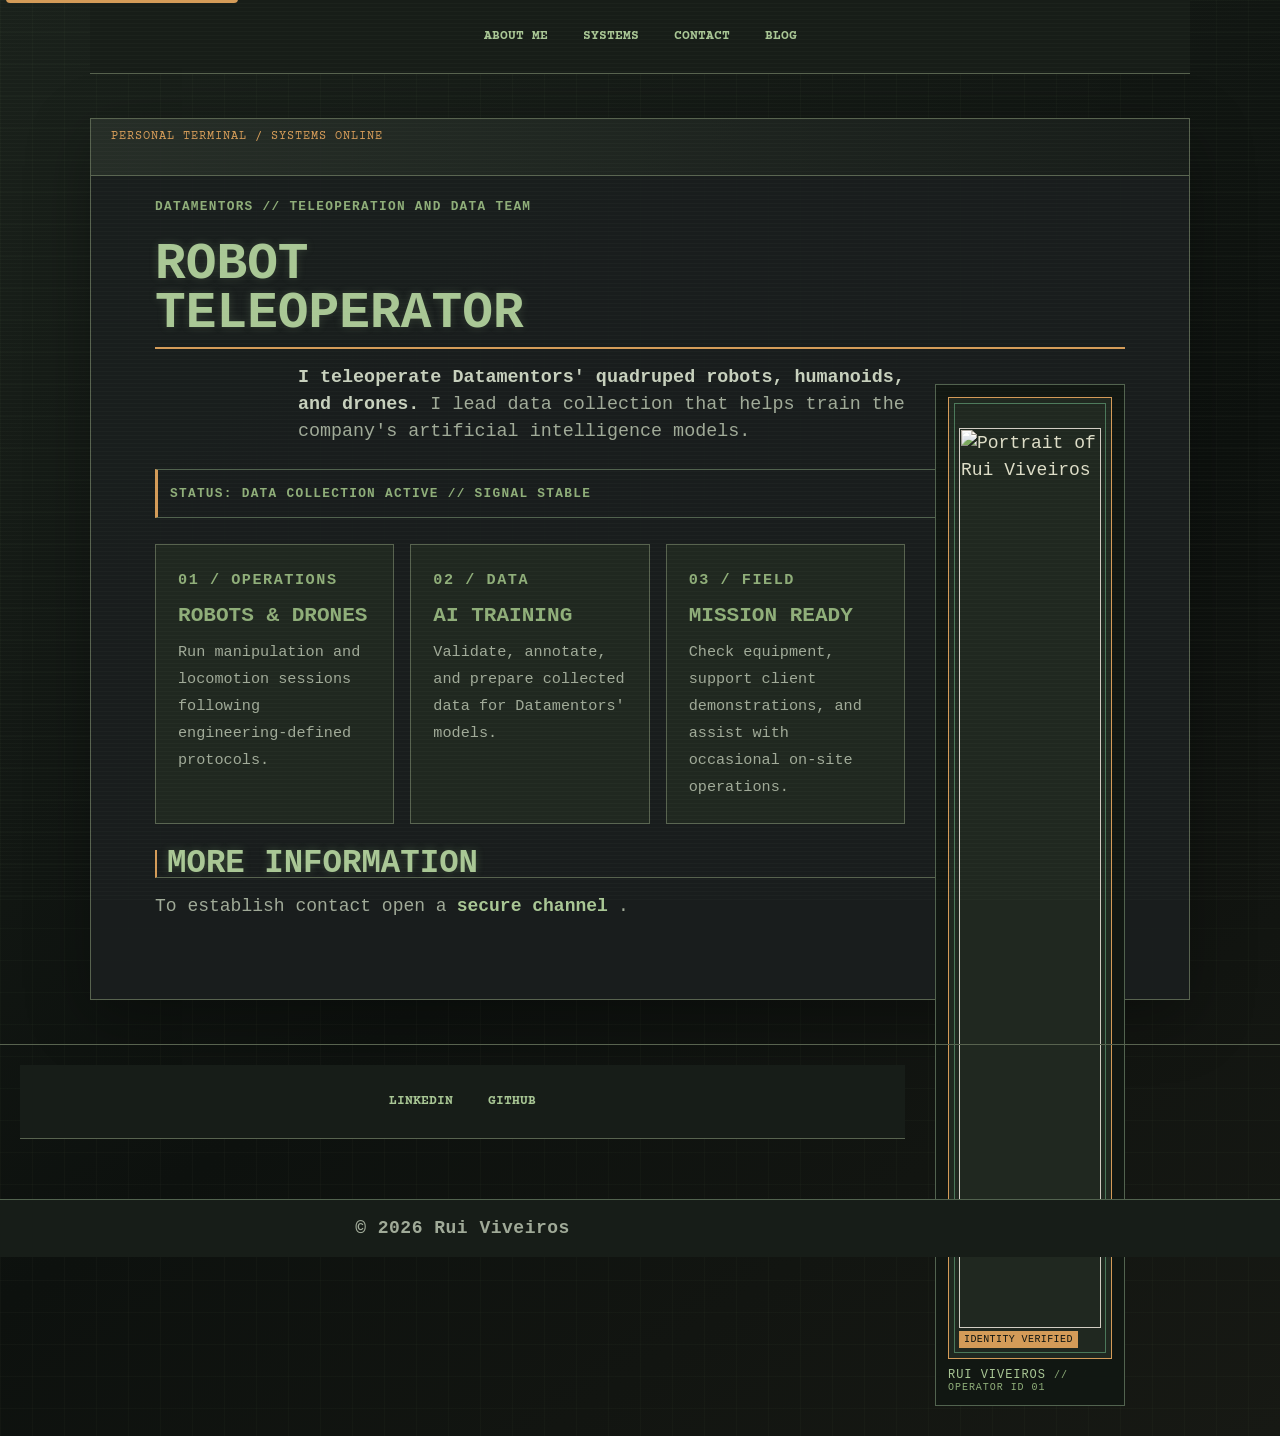
==== index.html @ 6b2d3804 "Update terminal portfolio UI and mobile navigation" ====
<html lang="en">
<head>
    <link rel="preconnect" href="https://fonts.googleapis.com">
    <link rel="preconnect" href="https://fonts.gstatic.com" crossorigin>
    <link href="https://fonts.googleapis.com/css2?family=Courier+Prime:ital,wght@0,400;0,700;1,400;1,700&display=swap" rel="stylesheet">
    <meta charset="UTF-8">
    <meta name="viewport" content="width=device-width, initial-scale=1.0">
    <meta name="HandheldFriendly" content="true"> 
    <meta name="author" content="Rui Viveiros">
    <meta name="language" content="english">
    <meta name="description" content="Rui Viveiros, Robot Teleoperator at Datamentors.">
    <meta name="title" content="Rui Viveiros | Robot Teleoperator">
    <meta name="robots" content="index,follow">
    <meta name="copyright" content="Copyright 2024 Rui Viveiros">
    <link rel="stylesheet" href="css/styles.css">
    <script src="js/navigation.js" defer></script>
    <meta name="format-detection" content="telephone=yes"/>
    <title>Rui Viveiros | Robot Teleoperator</title>
</head>
<body>
    <a href="#main-content" class="skip-link">Skip to main content</a>

        <nav class="nav-flex header-nav" role="navigation" aria-label="Main navigation">
            <button class="header-nav-toggle" type="button" aria-controls="header-nav-links" aria-expanded="false" aria-label="Toggle main navigation">MENU</button>
            <div class="header-nav-links" id="header-nav-links">
                <a href="index.html" class="link">About me</a>
                <a href="projects.html" class="link">Systems</a>
                <a href="contact.html" class="link">Contact</a>
                <a href="https://rui-viveiros.vercel.app" class="link">Blog</a>
            </div>
    </nav>
    <main id="main-content" role="main">
        <p class="eyebrow">Datamentors // Teleoperation and Data Team</p>
        <h1>Robot<br>Teleoperator</h1>
        <figure class="operator-portrait">
            <div class="portrait-frame">
                <img src="https://avatars.githubusercontent.com/u/162908202?v=4" alt="Portrait of Rui Viveiros" class="profile-photo">
                <span class="portrait-status">IDENTITY VERIFIED</span>
            </div>
            <figcaption>RUI VIVEIROS <span>// OPERATOR ID 01</span></figcaption>
        </figure>
        <p class="hero-copy"><strong>I teleoperate Datamentors' quadruped robots, humanoids, and drones.</strong> I lead data collection that helps train the company's artificial intelligence models.</p>
        <p class="status-line">STATUS: DATA COLLECTION ACTIVE // SIGNAL STABLE</p>
        <section class="mission-grid" aria-label="Core responsibilities">
            <article class="mission-card"><p class="label">01 / Operations</p><h3>Robots & drones</h3><p>Run manipulation and locomotion sessions following engineering-defined protocols.</p></article>
            <article class="mission-card"><p class="label">02 / Data</p><h3>AI training</h3><p>Validate, annotate, and prepare collected data for Datamentors' models.</p></article>
            <article class="mission-card"><p class="label">03 / Field</p><h3>Mission ready</h3><p>Check equipment, support client demonstrations, and assist with occasional on-site operations.</p></article>
        </section>
            </div>
        <section>
            <h2>More information</h2>
                <p>To establish contact open a<a href="contact.html">secure channel</a>.</p>
        </section>
    </main>
    <footer>
        <nav class="nav-flex">
            <a class="link" href="https://www.linkedin.com/in/alanbitts/">LinkedIn</a>
            <a class="link" href="https://github.com/rui-viveiros">GitHub</a>
        </nav>
    </footer>
    <div class="copyright">©️ <script>document.write(new Date().getFullYear())</script> Rui Viveiros</div>
</body>
</html>
---- css/styles.css ----
* {
    margin: 0;
    padding: 0;
    box-sizing: border-box;
}

body {
    background: linear-gradient(135deg, #0a0e27 0%, #1a1a2e 100%);
    color: #00d4ff;
    font-size: 16px;
    font-family: 'Courier Prime', 'Fixedsys', 'Terminal', 'Lucida Console', 'Courier New', monospace;
    line-height: 1.6;
    min-height: 100vh;
    position: relative;
    overflow-x: hidden;
}

body::before {
    content: '';
    position: fixed;
    top: 0;
    left: 0;
    width: 100%;
    height: 100%;
    background: 
        repeating-linear-gradient(
            0deg,
            rgba(0, 212, 255, 0.03) 0px,
            rgba(0, 212, 255, 0.03) 1px,
            transparent 1px,
            transparent 2px
        );
    pointer-events: none;
    z-index: 1;
}

h1, h2 {
    color: #00ff88;
    text-shadow: 0 0 10px #00ff88;
    margin-top: 20px;
    margin-bottom: 15px;
    font-weight: bold;
}

h1 {
    font-size: 2.5em;
    border-bottom: 2px solid #00ff88;
    padding-bottom: 10px;
}

.profile-photo {
    max-width: 200px;
    width: 100%;
    height: auto;
    border: 3px solid #00ff88;
    border-radius: 50%;
    display: block;
    margin: 20px auto;
    box-shadow: 0 0 20px rgba(0, 255, 136, 0.5);
    transition: all 0.3s ease;
}

.profile-photo:hover {
    box-shadow: 0 0 30px rgba(0, 255, 136, 0.8);
    transform: scale(1.05);
}

h2 {
    font-size: 1.8em;
    border-left: 4px solid #00ff88;
    padding-left: 10px;
}

h3 {
    color: #ff00ff;
    text-shadow: 0 0 8px #ff00ff;
    margin-top: 15px;
    margin-bottom: 10px;
}

main {
    margin: 20px auto;
    max-width: 900px;
    padding: 30px;
    background: rgba(10, 14, 39, 0.8);
    border: 2px solid #00d4ff;
    box-shadow: 0 0 20px rgba(0, 212, 255, 0.3), inset 0 0 20px rgba(0, 212, 255, 0.1);
    position: relative;
    z-index: 2;
}

p {
    margin-bottom: 15px;
    color: #e0e0e0;
}

.flex-container {
    display: flex;
    flex-wrap: wrap;
    gap: 30px;
    margin: 30px 0;
}

.flex-child {
    flex: 1;
    min-width: 250px;
    padding: 20px;
    border: 1px solid #00ff88;
    background: rgba(0, 255, 136, 0.05);
    border-radius: 2px;
}

.flex-child h3 {
    color: #00ff88;
    text-shadow: 0 0 8px #00ff88;
    margin-top: 0;
}

.flex-child ul {
    list-style: none;
    padding-left: 0;
}

.flex-child li {
    padding: 5px 0;
    padding-left: 15px;
    position: relative;
    color: #b0b0b0;
}

.flex-child li:before {
    content: '▸';
    position: absolute;
    left: 0;
    color: #ff00ff;
}

hr {
    border: none;
    border-top: 1px solid #00d4ff;
    margin: 20px 0;
}

/* Navigation Bar */
.nav-flex {
    display: flex;
    flex-wrap: wrap;
    justify-content: center;
    background: rgba(0, 212, 255, 0.1);
    border: 2px solid #00d4ff;
    border-radius: 0;
    margin: 20px auto;
    padding: 15px;
    gap: 15px;
    max-width: 900px;
    box-shadow: 0 0 15px rgba(0, 212, 255, 0.2);
    position: relative;
    z-index: 2;
}

a {
    color: #00ffff;
    text-decoration: none;
    position: relative;
    transition: all 0.3s ease;
    font-weight: bold;
    padding: 5px 10px;
}

a::after {
    content: '';
    position: absolute;
    width: 0;
    height: 2px;
    bottom: 0;
    left: 0;
    background: #ff00ff;
    transition: width 0.3s ease;
}

a:hover {
    color: #ff00ff;
    text-shadow: 0 0 10px #ff00ff;
}

a:hover::after {
    width: 100%;
}

nav a:active {
    background-color: rgba(0, 255, 136, 0.2);
}

.flex-center {
    display: flex;
    flex-wrap: wrap;
    justify-content: center;
    margin: 30px auto;
    max-width: 900px;
}

input, textarea {
    background-color: rgba(0, 212, 255, 0.1);
    color: #00ffff;
    border: 1px solid #00d4ff;
    padding: 10px;
    margin: 8px;
    font-family: 'Courier New', monospace;
    font-size: 14px;
}

input::placeholder, textarea::placeholder {
    color: #666;
}

input:focus, textarea:focus {
    outline: none;
    box-shadow: 0 0 15px rgba(0, 212, 255, 0.5);
    border-color: #00ff88;
}

button {
    background: linear-gradient(135deg, #00ff88 0%, #00d4ff 100%);
    color: #0a0e27;
    border: none;
    padding: 12px 25px;
    margin: 8px;
    font-family: 'Courier New', monospace;
    font-weight: bold;
    cursor: pointer;
    transition: all 0.3s ease;
    text-transform: uppercase;
    letter-spacing: 1px;
}

button:hover {
    box-shadow: 0 0 20px #00ff88;
    transform: scale(1.05);
}

button:active {
    background: linear-gradient(135deg, #ff00ff 0%, #00ffff 100%);
    box-shadow: 0 0 20px #ff00ff;
}
footer {
    margin-top: 40px;
    padding: 20px;
    background: transparent;
    border-top: none;
    text-align: center;
    position: relative;
    z-index: 2;
}

.copyright {
    background: linear-gradient(90deg, #00ff88 0%, #00d4ff 100%);
    color: #0a0e27;
    padding: 15px 20px;
    text-align: center;
    font-weight: bold;
    font-size: 1em;
    letter-spacing: 0.5px;
    margin-top: 40px;
    box-shadow: 0 0 20px rgba(0, 212, 255, 0.4);
    position: relative;
    z-index: 2;
}

/* Accordion Styles */
.accordion {
    margin: 20px 0;
    border: 1px solid #00d4ff;
    background: rgba(0, 212, 255, 0.05);
}

.accordion details {
    cursor: pointer;
}

.accordion summary {
    padding: 15px;
    background: rgba(0, 255, 136, 0.1);
    color: #00ff88;
    text-shadow: 0 0 8px #00ff88;
    font-weight: bold;
    user-select: none;
    transition: all 0.3s ease;
}

.accordion summary:hover {
    background: rgba(0, 255, 136, 0.2);
    color: #00ff88;
    text-shadow: 0 0 8px #00ff88;
}

.accordion details[open] summary {
    background: rgba(0, 255, 136, 0.2);
    border-bottom: 1px solid #00d4ff;
}

.accordion .content {
    padding: 15px;
    color: #b0b0b0;
}

.accordion .inner {
    color: #b0b0b0;
}

.img-item {
    flex: 0 0 auto;
}

.video {
    display: flex;
    margin: 20px auto;
    max-width: 100%;
}

video {
    border: 2px solid #00d4ff;
    box-shadow: 0 0 15px rgba(0, 212, 255, 0.3);
}

/* Slideshow */
.slideshow-container {
    max-width: 1000px;
    position: relative;
    margin: auto;
}

/* Hide the images by default */
.mySlides {
  display: none;
}

/* Next & previous buttons */
.prev, .next {
  cursor: pointer;
  position: absolute;
  top: 50%;
  width: auto;
  margin-top: -22px;
  padding: 16px;
  color: white;
  font-weight: bold;
  font-size: 18px;
  transition: 0.6s ease;
  border-radius: 0 3px 3px 0;
  user-select: none;
}

/* Position the "next button" to the right */
.next {
  right: 0;
  border-radius: 3px 0 0 3px;
}

/* On hover, add a black background color with a little bit see-through */
.prev:hover, .next:hover {
  background-color: rgba(0,0,0,0.8);
}

/* Caption text */
.text {
  color: #f2f2f2;
  font-size: 15px;
  padding: 8px 12px;
  position: absolute;
  bottom: 8px;
  width: 100%;
  text-align: center;
}

/* Number text (1/3 etc) */
.numbertext {
  color: #f2f2f2;
  font-size: 12px;
  padding: 8px 12px;
  position: absolute;
  top: 0;
}

/* The dots/bullets/indicators */
.dot {
  cursor: pointer;
  height: 15px;
  width: 15px;
  margin: 0 2px;
  background-color: #bbb;
  border-radius: 50%;
  display: inline-block;
  transition: background-color 0.6s ease;
}

.active, .dot:hover {
  background-color: #717171;
}

/* Fading animation */
.fade {
  animation-name: fade;
  animation-duration: 1.5s;
}

@keyframes fade {
  from {opacity: .4}
  to {opacity: 1}
}

/* banner */
.container {
	min-height: 5vh;
}
  
.letters {
	display: flex;
	justify-content: center;
	/* padding-top: 2px; */
	/* margin-bottom: 2px; */
	text-transform:uppercase;
	font-size: 40px;
}

/* Add rules for the element 'p' present inside the class 'letters' using descendant selector */
.letters p {
	text-align: center;
  color: #e6db74;
	background-color: #3e3d32;
	width: 55px;
	margin-right: 1.5px;
	border-radius: 15%;
	border-color:#e6db74;
	border-style: solid;
}

/* Add rules for steps 8 and 9 */
.letters:hover p:nth-child(even) { 
	transform: rotateY(360deg); 
	transition: 2.5s; 
}

/* Add rules for steps 10 and 11 */
.letters:hover p:nth-child(odd) {
  transform: rotateX(360deg);
  transition: 2.5s;
}

/* Accordion */

summary {
  display: block;
}

summary::-webkit-details-marker { /* Hide default arrow on Safari */ 
  display: none;
}

.accordion summary span {
  display: flex;
  justify-content: space-between;
}

.accordion summary span:after {
  content: "\276F";
  transform: rotate(90deg);
  transition: transform 0.3s ease;
}

.content { 
  display: grid;
  grid-template-rows: 0fr;
  transition: grid-template-rows 0.3s ease, padding 0.3s ease;
}

.inner {
  overflow: hidden;
  margin: 0;
}

details[open] + .content {
  grid-template-rows: 1fr;
  padding: 10px;
}

.accordion details[open] summary span:after {
  transform: rotate(270deg);
}


@media (prefers-reduced-motion) {
  .content {
    transition: none;
  }
}

/* Mobile Responsiveness */
@media screen and (max-width: 768px) {
  body {
    font-size: 14px;
    line-height: 1.5;
  }

  h1 {
    font-size: 2em;
    margin-top: 15px;
    margin-bottom: 10px;
  }

  h2 {
    font-size: 1.5em;
    margin-top: 15px;
    margin-bottom: 10px;
  }

  h3 {
    font-size: 1.1em;
    margin-top: 12px;
    margin-bottom: 8px;
  }

  main {
    margin: 10px;
    padding: 20px;
    max-width: none;
  }

  .nav-flex {
    margin: 10px;
    padding: 10px;
    gap: 8px;
    max-width: none;
  }

  .nav-flex a {
    padding: 8px 12px;
    font-size: 14px;
    min-height: 44px;
    display: flex;
    align-items: center;
  }

  .profile-photo {
    max-width: 150px;
    margin: 15px auto;
  }

  .flex-container {
    gap: 15px;
    margin: 20px 0;
  }

  .flex-child {
    min-width: 100%;
    padding: 15px;
  }

  .flex-center {
    margin: 20px 10px;
    max-width: none;
  }

  input, textarea {
    padding: 12px;
    margin: 6px;
    font-size: 16px; /* Prevents zoom on iOS */
    min-height: 44px;
  }

  textarea {
    min-height: 100px;
  }

  button {
    padding: 14px 20px;
    margin: 10px;
    font-size: 16px;
    min-height: 44px;
    width: calc(100% - 20px);
    max-width: 300px;
  }

  .accordion summary {
    padding: 12px;
    font-size: 16px;
    min-height: 44px;
  }

  .accordion .content {
    padding: 12px;
  }

  footer {
    margin-top: 20px;
    padding: 15px 10px;
  }

  .copyright {
    padding: 12px 15px;
    font-size: 14px;
  }
}

@media screen and (max-width: 480px) {
  body {
    font-size: 13px;
  }

  h1 {
    font-size: 1.8em;
  }

  h2 {
    font-size: 1.4em;
  }

  main {
    margin: 5px;
    padding: 15px;
  }

  .nav-flex {
    margin: 5px;
    padding: 8px;
    gap: 5px;
  }

  .nav-flex a {
    padding: 6px 8px;
    font-size: 13px;
  }

  .profile-photo {
    max-width: 120px;
  }

  .flex-child {
    padding: 12px;
  }

  input, textarea {
    padding: 10px;
    margin: 4px;
  }

  button {
    padding: 12px 16px;
    margin: 8px;
  }
}


  :root {
    --screen-green: #b6d9a5;
    --phosphor: #8fc77d;
    --amber: #e1a867;
    --muted-green: #768b70;
    --terminal-black: #101511;
    --terminal-panel: #171d18;
    --terminal-line: #52634f;
  }

  body {
    background-color: var(--terminal-black);
    background-image:
      linear-gradient(90deg, rgba(143, 199, 125, 0.035) 1px, transparent 1px),
      linear-gradient(rgba(143, 199, 125, 0.025) 1px, transparent 1px),
      linear-gradient(145deg, #1a211b 0%, #0c100d 52%, #181814 100%);
    background-size: 32px 32px, 32px 32px, auto;
    color: var(--screen-green);
  }

  body::before {
    background: repeating-linear-gradient(
      0deg,
      rgba(220, 239, 196, 0.035) 0,
      rgba(220, 239, 196, 0.035) 1px,
      transparent 1px,
      transparent 4px
    );
    z-index: 3;
  }

  h1, h2 {
    color: var(--phosphor);
    text-shadow: 0 0 8px rgba(143, 199, 125, 0.28);
  }

  h1 {
    border-bottom-color: var(--amber);
  }

  h2 {
    border-left-color: var(--amber);
  }

  h3 {
    color: var(--amber);
    text-shadow: none;
  }

  main {
    margin-top: 26px;
    padding-top: 58px;
    background: linear-gradient(145deg, rgba(25, 32, 26, 0.98), rgba(13, 17, 14, 0.98));
    border: 1px solid var(--terminal-line);
    box-shadow: 0 16px 48px rgba(0, 0, 0, 0.45), inset 0 0 35px rgba(143, 199, 125, 0.035);
  }

  main::before {
    content: 'PERSONNEL TERMINAL  /  NETWORK ACCESS: ACTIVE';
    position: absolute;
    top: 0;
    left: 0;
    right: 0;
    min-height: 36px;
    padding: 8px 18px;
    border-bottom: 1px solid var(--terminal-line);
    background: linear-gradient(90deg, rgba(143, 199, 125, 0.12), transparent 75%);
    color: var(--amber);
    font-size: 0.78em;
    font-weight: bold;
    letter-spacing: 0.08em;
  }

  p {
    color: #c5cabb;
  }

  .nav-flex {
    background: rgba(19, 25, 20, 0.96);
    border: 1px solid var(--terminal-line);
    box-shadow: 0 4px 18px rgba(0, 0, 0, 0.3);
  }

  a {
    color: var(--screen-green);
  }

  a::after {
    background: var(--amber);
  }

  a:hover {
    color: var(--amber);
    text-shadow: 0 0 8px rgba(225, 168, 103, 0.35);
  }

  nav a:active {
    background-color: rgba(225, 168, 103, 0.15);
  }

  .accordion,
  .flex-child,
  .mission-card {
    border: 1px solid var(--terminal-line);
    border-radius: 0;
    background: rgba(143, 199, 125, 0.035);
  }

  .accordion summary {
    background: rgba(143, 199, 125, 0.08);
    color: var(--phosphor);
    text-shadow: none;
  }

  .accordion summary:hover,
  .accordion details[open] summary {
    background: rgba(143, 199, 125, 0.15);
    color: var(--screen-green);
  }

  .accordion details[open] summary {
    border-bottom-color: var(--amber);
  }

  .accordion .inner {
    color: #c5cabb;
  }

  .flex-child h3 {
    color: var(--phosphor);
    text-shadow: none;
  }

  .flex-child li:before {
    color: var(--amber);
  }

  hr {
    border-top-color: var(--terminal-line);
  }

  .eyebrow,
  .label,
  .portrait-status,
  .status-line {
    color: var(--amber);
    font-size: 0.78em;
    font-weight: bold;
    letter-spacing: 0.08em;
    text-transform: uppercase;
  }

  .operator-portrait {
    width: fit-content;
    max-width: 100%;
    margin: 24px auto;
    padding: 12px;
    border: 1px solid var(--terminal-line);
    background: #111712;
  }

  .portrait-frame {
    position: relative;
    padding: 8px;
    border: 1px solid var(--phosphor);
  }

  .profile-photo {
    width: 200px;
    height: 200px;
    object-fit: cover;
    border: 0;
    border-radius: 0;
    filter: saturate(0.65) contrast(1.08);
    box-shadow: none;
  }

  .profile-photo:hover {
    box-shadow: 0 0 14px rgba(143, 199, 125, 0.3);
    transform: none;
  }

  .portrait-status {
    display: block;
    padding: 5px 2px 0;
    text-align: center;
  }

  .operator-portrait figcaption {
    padding-top: 10px;
    color: var(--screen-green);
    font-size: 0.8em;
    font-weight: bold;
  }

  .operator-portrait figcaption span {
    display: inline;
    color: var(--amber);
  }

  .operator-portrait figcaption span::after {
    content: none;
  }

  .hero-copy {
    max-width: 700px;
    margin: 0 auto 18px;
    font-size: 1.08em;
  }

  .status-line {
    padding: 10px 12px;
    border-top: 1px solid var(--terminal-line);
    border-bottom: 1px solid var(--terminal-line);
  }

  .mission-grid {
    display: grid;
    grid-template-columns: repeat(3, minmax(0, 1fr));
    gap: 12px;
    margin: 24px 0;
  }

  .mission-card {
    min-width: 0;
    padding: 16px;
  }

  .mission-card .label {
    margin-bottom: 8px;
  }

  .mission-card h3 {
    margin-top: 0;
  }

  .mission-card p:last-child {
    margin-bottom: 0;
  }

  .flex-center form {
    width: min(100%, 520px);
    padding: 24px;
    border: 1px solid var(--terminal-line);
    background: var(--terminal-panel);
  }

  label {
    display: inline-block;
    margin: 8px 0 2px;
    color: var(--phosphor);
    font-weight: bold;
  }

  input,
  textarea {
    width: calc(100% - 16px);
    margin: 4px 8px 12px;
    background: #0d120e;
    color: var(--screen-green);
    border-color: var(--terminal-line);
  }

  input:focus,
  textarea:focus {
    border-color: var(--phosphor);
    box-shadow: 0 0 10px rgba(143, 199, 125, 0.2);
  }

  button {
    background: var(--amber);
    color: #17140f;
    text-transform: uppercase;
  }

  button:hover {
    box-shadow: 0 0 14px rgba(225, 168, 103, 0.35);
    transform: none;
  }

  button:active {
    background: var(--phosphor);
    box-shadow: 0 0 14px rgba(143, 199, 125, 0.3);
  }

  .copyright {
    background: #141a15;
    color: var(--muted-green);
    border-top: 1px solid var(--terminal-line);
    box-shadow: none;
  }

  video {
    border-color: var(--terminal-line);
    box-shadow: 0 0 14px rgba(0, 0, 0, 0.4);
  }

  :focus-visible {
    outline: 2px solid var(--amber);
    outline-offset: 3px;
  }

  @media screen and (max-width: 768px) {
    .mission-grid {
      grid-template-columns: 1fr;
    }

    main {
      padding-top: 54px;
    }

    main::before {
      font-size: 0.68em;
    }
  }

  @media (prefers-reduced-motion: reduce) {
    *,
    *::before,
    *::after {
      scroll-behavior: auto !important;
      animation-duration: 0.01ms !important;
      animation-iteration-count: 1 !important;
      transition-duration: 0.01ms !important;
    }
  }
}

@media screen and (max-width: 480px) {
  .accordion summary {
    padding: 10px;
  }

  .accordion .content {
    padding: 10px;
  }
}

/* Touch device improvements */
@media (hover: none) and (pointer: coarse) {
  .nav-flex a:hover::after {
    width: 0;
  }

  .nav-flex a:active {
    background-color: rgba(0, 255, 136, 0.3);
    transform: scale(0.98);
  }

  button:active {
    transform: scale(0.98);
  }

  .profile-photo:hover {
    transform: none;
  }
}

/* High contrast mode support */
@media (prefers-contrast: high) {
  body {
    background: #000000;
    color: #ffffff;
  }

  main {
    background: #000000;
    border: 2px solid #ffffff;
  }

  .nav-flex {
    background: #000000;
    border: 2px solid #ffffff;
  }

  input, textarea {
    background: #ffffff;
    color: #000000;
    border: 2px solid #000000;
  }

  button {
    background: #ffffff;
    color: #000000;
    border: 2px solid #000000;
  }
}

/* Skip link for accessibility */
.skip-link {
  position: absolute;
  top: -40px;
  left: 6px;
  background: #00ff88;
  color: #0a0e27;
  padding: 8px;
  text-decoration: none;
  font-weight: bold;
  z-index: 100;
  border-radius: 0 0 4px 4px;
  transition: top 0.3s;
}

.skip-link:focus {
  top: 0;
}

/* Screen reader only content */
.sr-only {
  position: absolute;
  width: 1px;
  height: 1px;
  padding: 0;
  margin: -1px;
  overflow: hidden;
  clip: rect(0, 0, 0, 0);
  white-space: nowrap;
  border: 0;
}



/* OTHER STYLES */


.accordion {
  margin-bottom: 1em;
  box-shadow: 0 5px black;
  border-radius: 6px;
  border: 2px solid black;
  overflow: clip;
  
  transition-property: all;
  transition-timing-function: cubic-bezier(0.4, 0, 0.2, 1);
  transition-duration: 0.15s;
}

.accordion:has(details[open]), 
.accordion:hover, 
.accordion:has(summary:focus) {
  box-shadow: 0 0 var(--black);
  transform: translateY(6px);
}


.accordion summary span {
  font-size: 1.1em;
  background: none;
  font-weight: 500;
  cursor: pointer;
  color: var(--hot);
  padding: 0.5rem 0.8rem;
  border-radius: 0;
  box-shadow: none;
}

@import url('https://fonts.googleapis.com/css2?family=Nunito:ital,wght@0,200..1000;1,200..1000&display=swap');

body {
  font-size: 18px;
  font-family: "Nunito", sans-serif;
  /* background-color: #fff8f0; */
  padding: 0.5em 2em;
  line-height: 1.5em;
  max-width: 800px;
  min-width: 300px; 
  margin:auto;
}

.content { 
  padding: 0 10px;
}

/* Robot teleoperator control-room theme */
:root { --void:#111314; --panel:#1a1e1e; --panel-light:#242a28; --line:#59605b; --ink:#edf0dd; --muted:#a9afa0; --amber:#f4b942; --hot:#ffd166; --signal:#76c893; }
body { background:var(--void); color:var(--ink); font-family:'Share Tech Mono','Courier New',monospace; max-width:none; padding:0; }
body::before { background:repeating-linear-gradient(0deg,rgba(255,255,255,.025) 0,rgba(255,255,255,.025) 1px,transparent 1px,transparent 4px); content:''; inset:0; pointer-events:none; position:fixed; z-index:5; }
a { color:var(--hot); }
.nav-flex { background:var(--panel); border:0; border-bottom:1px solid var(--line); border-radius:0; box-shadow:none; margin:0 auto; max-width:1100px; padding:18px 20px; }
.nav-flex a { color:var(--hot); font-size:.82rem; letter-spacing:.08em; text-transform:uppercase; }
.nav-flex a:hover { background:var(--amber); color:var(--void); }
main { background:rgba(26,30,30,.94); border:1px solid var(--line); box-shadow:0 18px 60px rgba(0,0,0,.3); margin:44px auto; max-width:1100px; padding:clamp(24px,5vw,64px); }
h1 { color:var(--hot); font-size:clamp(2.6rem,8vw,6rem); letter-spacing:.03em; line-height:.95; text-transform:uppercase; }
h2 { border-bottom:1px solid var(--amber); color:var(--hot); font-family:'Share Tech Mono',monospace; letter-spacing:.08em; text-transform:uppercase; }
h3 { color:var(--signal); text-transform:uppercase; }
p,li { color:var(--muted); }
.eyebrow,.status-line,.label { color:var(--signal); font-family:'Share Tech Mono',monospace; font-size:.8rem; letter-spacing:.1em; text-transform:uppercase; }
.hero-copy { font-size:1.15rem; max-width:62ch; }
.hero-copy strong { color:var(--ink); }
.status-line { border-left:3px solid var(--amber); margin:24px 0; padding-left:12px; }
.operator-portrait { float:right; margin:20px 0 30px 30px; width:190px; }
.portrait-frame { background:var(--panel-light); border:1px solid var(--amber); padding:10px; position:relative; }
.portrait-frame::after { border:1px solid rgba(118,200,147,.5); content:''; inset:5px; pointer-events:none; position:absolute; }
.profile-photo { border:0; border-radius:0; display:block; filter:grayscale(.35) sepia(.18) contrast(1.08); height:168px; object-fit:cover; width:168px; }
.portrait-status { background:var(--amber); border-radius:0; bottom:10px; box-shadow:none; color:var(--void); display:block; font:10px 'Share Tech Mono',monospace; left:10px; letter-spacing:.04em; padding:3px 5px; position:absolute; z-index:1; }
.operator-portrait figcaption { color:var(--hot); font:12px 'Share Tech Mono',monospace; letter-spacing:.08em; padding-top:9px; }
.operator-portrait figcaption span { background:none; border-radius:0; box-shadow:none; color:var(--signal); display:inline; font:10px 'Share Tech Mono',monospace; padding:0; }
.flex-container,.mission-grid { display:grid; gap:16px; grid-template-columns:repeat(2,1fr); }
.mission-grid { grid-template-columns:repeat(3,1fr); margin:26px 0; }
.flex-child,.mission-card { background:var(--panel-light); border:1px solid var(--line); padding:22px; }
.mission-card p { font-size:.95rem; }
.accordion { background:var(--panel); border:1px solid var(--line); border-radius:0; box-shadow:none; }
.accordion summary { background:var(--panel-light); color:var(--hot); font-family:'Share Tech Mono',monospace; text-transform:uppercase; }
.accordion .content { background:var(--panel); padding:20px; }
input,textarea { background:var(--void); border:1px solid var(--line); color:var(--ink); font-family:'Share Tech Mono',monospace; padding:12px; width:100%; }
button { background:var(--amber); color:var(--void); font-family:'Share Tech Mono',monospace; text-transform:uppercase; }
footer { border-top:1px solid var(--line); }
.copyright { background:var(--panel); color:var(--muted); font-family:'Share Tech Mono',monospace; }
@media (max-width:720px) { .nav-flex { align-items:stretch; flex-direction:column; } main { margin:22px 12px; } .operator-portrait { float:none; margin:20px 0 28px; width:190px; } .flex-container,.mission-grid { grid-template-columns:1fr; } }

/* Shipboard terminal finish */
:root {
  --void: #101511;
  --panel: #171d18;
  --panel-light: #202820;
  --line: #58634f;
  --ink: #c7d0bd;
  --muted: #a0aa98;
  --amber: #d49b58;
  --hot: #a9c795;
  --signal: #8fae79;
}

body {
  background-image:
    linear-gradient(rgba(143, 174, 121, 0.035) 1px, transparent 1px),
    linear-gradient(90deg, rgba(143, 174, 121, 0.035) 1px, transparent 1px),
    linear-gradient(145deg, #1a211b, #0d110e 56%, #171914);
  background-size: 32px 32px, 32px 32px, auto;
}

body::before {
  background: repeating-linear-gradient(0deg, rgba(232, 239, 217, 0.025) 0, rgba(232, 239, 217, 0.025) 1px, transparent 1px, transparent 4px);
}

main {
  padding-top: 74px;
  position: relative;
}

main::before,
.flex-center::before {
  background: linear-gradient(90deg, rgba(143, 174, 121, 0.11), rgba(23, 29, 24, 0.7));
  border-bottom: 1px solid var(--line);
  color: var(--amber);
  content: 'PERSONAL TERMINAL  /  SYSTEMS ONLINE';
  font: 0.78rem 'Courier Prime', 'Courier New', monospace;
  left: 0;
  letter-spacing: 0.08em;
  padding: 10px 20px;
  position: absolute;
  right: 0;
  text-transform: uppercase;
  top: 0;
}

.flex-center {
  padding-top: 74px;
  position: relative;
}

h1 {
  color: var(--hot);
  font-size: 3.2rem;
  letter-spacing: 0;
  text-shadow: 0 0 10px rgba(169, 199, 149, 0.18);
}

h2 {
  border-left: 2px solid var(--amber);
  border-bottom-color: var(--line);
  color: var(--hot);
  letter-spacing: 0;
}

h3 {
  color: var(--signal);
}

.nav-flex a,
.accordion summary,
.accordion summary span {
  font-family: 'Courier Prime', 'Courier New', monospace;
  letter-spacing: 0;
}

.accordion summary span {
  padding: 0.5rem 0;
}

.accordion summary span::after {
  color: var(--amber);
}

a::after {
  background: var(--amber);
}

.skip-link {
  background: var(--amber);
  color: var(--void);
}

.profile-photo {
  aspect-ratio: 1;
  display: block;
  height: auto;
  max-width: 168px;
  width: 100%;
}

@media (max-width: 720px) {
  main {
    padding-top: 66px;
  }

  .flex-center {
    padding-top: 66px;
  }

  h1 {
    font-size: 2.25rem;
  }

  main::before,
  .flex-center::before {
    font-size: 0.68rem;
    padding: 10px 14px;
  }
}

.header-nav-toggle {
  display: none;
}

.header-nav-links {
  display: flex;
  flex-wrap: wrap;
  gap: 15px;
  justify-content: center;
}

@media (max-width: 720px) {
  .nav-flex.header-nav {
    align-items: center;
    flex-direction: row;
    flex-wrap: wrap;
    justify-content: flex-end;
  }

  .header-nav-toggle {
    align-items: center;
    background: var(--amber);
    color: var(--void);
    display: inline-flex;
    gap: 10px;
    justify-content: center;
    margin: 0;
    max-width: none;
    min-height: 44px;
    padding: 10px 14px;
    width: auto;
  }

  .header-nav-toggle::before {
    background: currentColor;
    box-shadow: 0 5px currentColor, 0 10px currentColor;
    content: '';
    height: 2px;
    width: 18px;
  }

  .header-nav-links {
    display: none;
    flex-basis: 100%;
    flex-direction: column;
    gap: 0;
    padding-top: 8px;
  }

  .header-nav.is-open .header-nav-links {
    display: flex;
  }

  .header-nav-links a {
    justify-content: flex-start;
    width: 100%;
  }
}
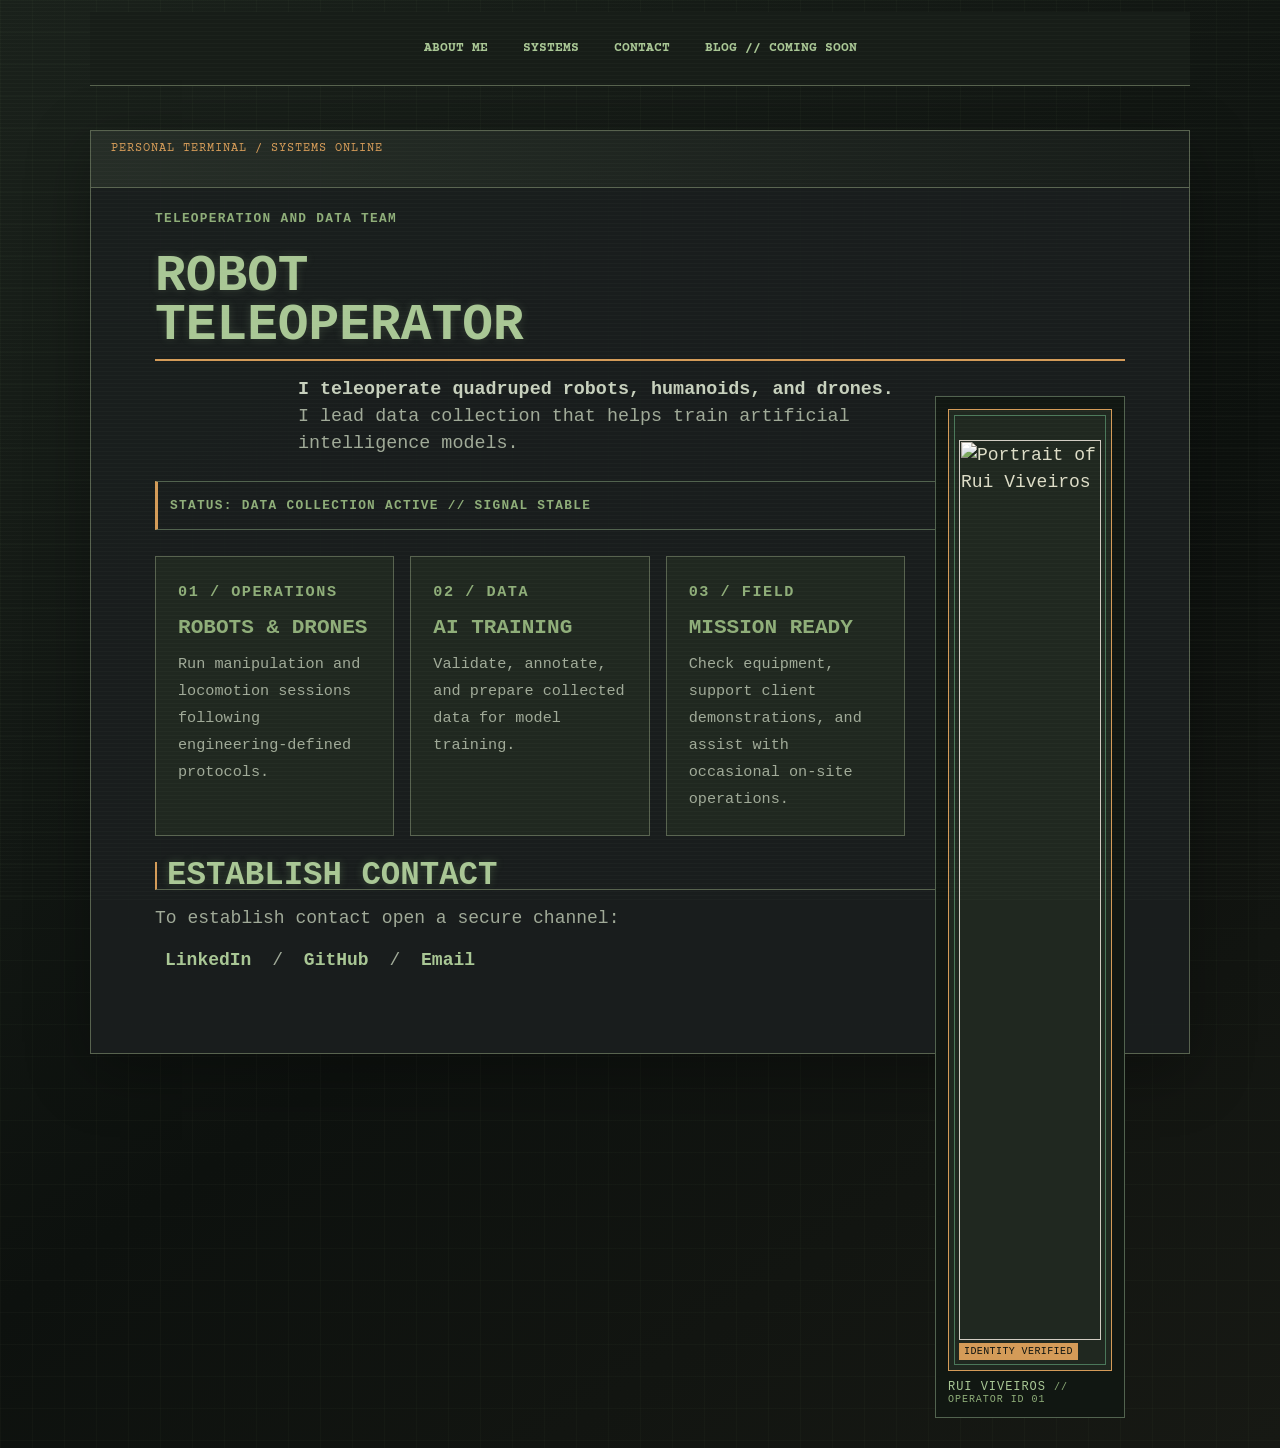
==== commit 854bcf1f: "FInished!" ====
--- a/index.html
+++ b/index.html
@@ -8,7 +8,7 @@
     <meta name="HandheldFriendly" content="true"> 
     <meta name="author" content="Rui Viveiros">
     <meta name="language" content="english">
-    <meta name="description" content="Rui Viveiros, Robot Teleoperator at Datamentors.">
+    <meta name="description" content="Rui Viveiros, Robot Teleoperator.">
     <meta name="title" content="Rui Viveiros | Robot Teleoperator">
     <meta name="robots" content="index,follow">
     <meta name="copyright" content="Copyright 2024 Rui Viveiros">
@@ -18,19 +18,17 @@
     <title>Rui Viveiros | Robot Teleoperator</title>
 </head>
 <body>
-    <a href="#main-content" class="skip-link">Skip to main content</a>
-
         <nav class="nav-flex header-nav" role="navigation" aria-label="Main navigation">
             <button class="header-nav-toggle" type="button" aria-controls="header-nav-links" aria-expanded="false" aria-label="Toggle main navigation">MENU</button>
             <div class="header-nav-links" id="header-nav-links">
                 <a href="index.html" class="link">About me</a>
-                <a href="projects.html" class="link">Systems</a>
+                <a href="systems.html" class="link">Systems</a>
                 <a href="contact.html" class="link">Contact</a>
-                <a href="https://rui-viveiros.vercel.app" class="link">Blog</a>
+                <a href="https://rui-viveiros.vercel.app" class="link" aria-label="Blog coming soon">Blog // coming soon</a>
             </div>
     </nav>
     <main id="main-content" role="main">
-        <p class="eyebrow">Datamentors // Teleoperation and Data Team</p>
+        <p class="eyebrow">Teleoperation and Data Team</p>
         <h1>Robot<br>Teleoperator</h1>
         <figure class="operator-portrait">
             <div class="portrait-frame">
@@ -39,25 +37,19 @@
             </div>
             <figcaption>RUI VIVEIROS <span>// OPERATOR ID 01</span></figcaption>
         </figure>
-        <p class="hero-copy"><strong>I teleoperate Datamentors' quadruped robots, humanoids, and drones.</strong> I lead data collection that helps train the company's artificial intelligence models.</p>
+        <p class="hero-copy"><strong>I teleoperate quadruped robots, humanoids, and drones.</strong> I lead data collection that helps train artificial intelligence models.</p>
         <p class="status-line">STATUS: DATA COLLECTION ACTIVE // SIGNAL STABLE</p>
         <section class="mission-grid" aria-label="Core responsibilities">
             <article class="mission-card"><p class="label">01 / Operations</p><h3>Robots & drones</h3><p>Run manipulation and locomotion sessions following engineering-defined protocols.</p></article>
-            <article class="mission-card"><p class="label">02 / Data</p><h3>AI training</h3><p>Validate, annotate, and prepare collected data for Datamentors' models.</p></article>
+            <article class="mission-card"><p class="label">02 / Data</p><h3>AI training</h3><p>Validate, annotate, and prepare collected data for model training.</p></article>
             <article class="mission-card"><p class="label">03 / Field</p><h3>Mission ready</h3><p>Check equipment, support client demonstrations, and assist with occasional on-site operations.</p></article>
         </section>
             </div>
         <section>
-            <h2>More information</h2>
-                <p>To establish contact open a<a href="contact.html">secure channel</a>.</p>
+            <h2>Establish Contact</h2>
+                <p>To establish contact open a secure channel:</p>
+                <p><a href="https://www.linkedin.com/in/alanbitts/">LinkedIn</a> / <a href="https://github.com/rui-viveiros">GitHub</a> / <a href="contact.html">Email</a></p>
         </section>
     </main>
-    <footer>
-        <nav class="nav-flex">
-            <a class="link" href="https://www.linkedin.com/in/alanbitts/">LinkedIn</a>
-            <a class="link" href="https://github.com/rui-viveiros">GitHub</a>
-        </nav>
-    </footer>
-    <div class="copyright">©️ <script>document.write(new Date().getFullYear())</script> Rui Viveiros</div>
 </body>
 </html>
--- a/css/styles.css
+++ b/css/styles.css
@@ -1038,25 +1038,6 @@
   }
 }
 
-/* Skip link for accessibility */
-.skip-link {
-  position: absolute;
-  top: -40px;
-  left: 6px;
-  background: #00ff88;
-  color: #0a0e27;
-  padding: 8px;
-  text-decoration: none;
-  font-weight: bold;
-  z-index: 100;
-  border-radius: 0 0 4px 4px;
-  transition: top 0.3s;
-}
-
-.skip-link:focus {
-  top: 0;
-}
-
 /* Screen reader only content */
 .sr-only {
   position: absolute;
@@ -1129,6 +1110,7 @@
 body::before { background:repeating-linear-gradient(0deg,rgba(255,255,255,.025) 0,rgba(255,255,255,.025) 1px,transparent 1px,transparent 4px); content:''; inset:0; pointer-events:none; position:fixed; z-index:5; }
 a { color:var(--hot); }
 .nav-flex { background:var(--panel); border:0; border-bottom:1px solid var(--line); border-radius:0; box-shadow:none; margin:0 auto; max-width:1100px; padding:18px 20px; }
+.nav-flex.header-nav { margin-top: 12px; }
 .nav-flex a { color:var(--hot); font-size:.82rem; letter-spacing:.08em; text-transform:uppercase; }
 .nav-flex a:hover { background:var(--amber); color:var(--void); }
 main { background:rgba(26,30,30,.94); border:1px solid var(--line); box-shadow:0 18px 60px rgba(0,0,0,.3); margin:44px auto; max-width:1100px; padding:clamp(24px,5vw,64px); }
@@ -1156,8 +1138,6 @@
 .accordion .content { background:var(--panel); padding:20px; }
 input,textarea { background:var(--void); border:1px solid var(--line); color:var(--ink); font-family:'Share Tech Mono',monospace; padding:12px; width:100%; }
 button { background:var(--amber); color:var(--void); font-family:'Share Tech Mono',monospace; text-transform:uppercase; }
-footer { border-top:1px solid var(--line); }
-.copyright { background:var(--panel); color:var(--muted); font-family:'Share Tech Mono',monospace; }
 @media (max-width:720px) { .nav-flex { align-items:stretch; flex-direction:column; } main { margin:22px 12px; } .operator-portrait { float:none; margin:20px 0 28px; width:190px; } .flex-container,.mission-grid { grid-template-columns:1fr; } }
 
 /* Shipboard terminal finish */
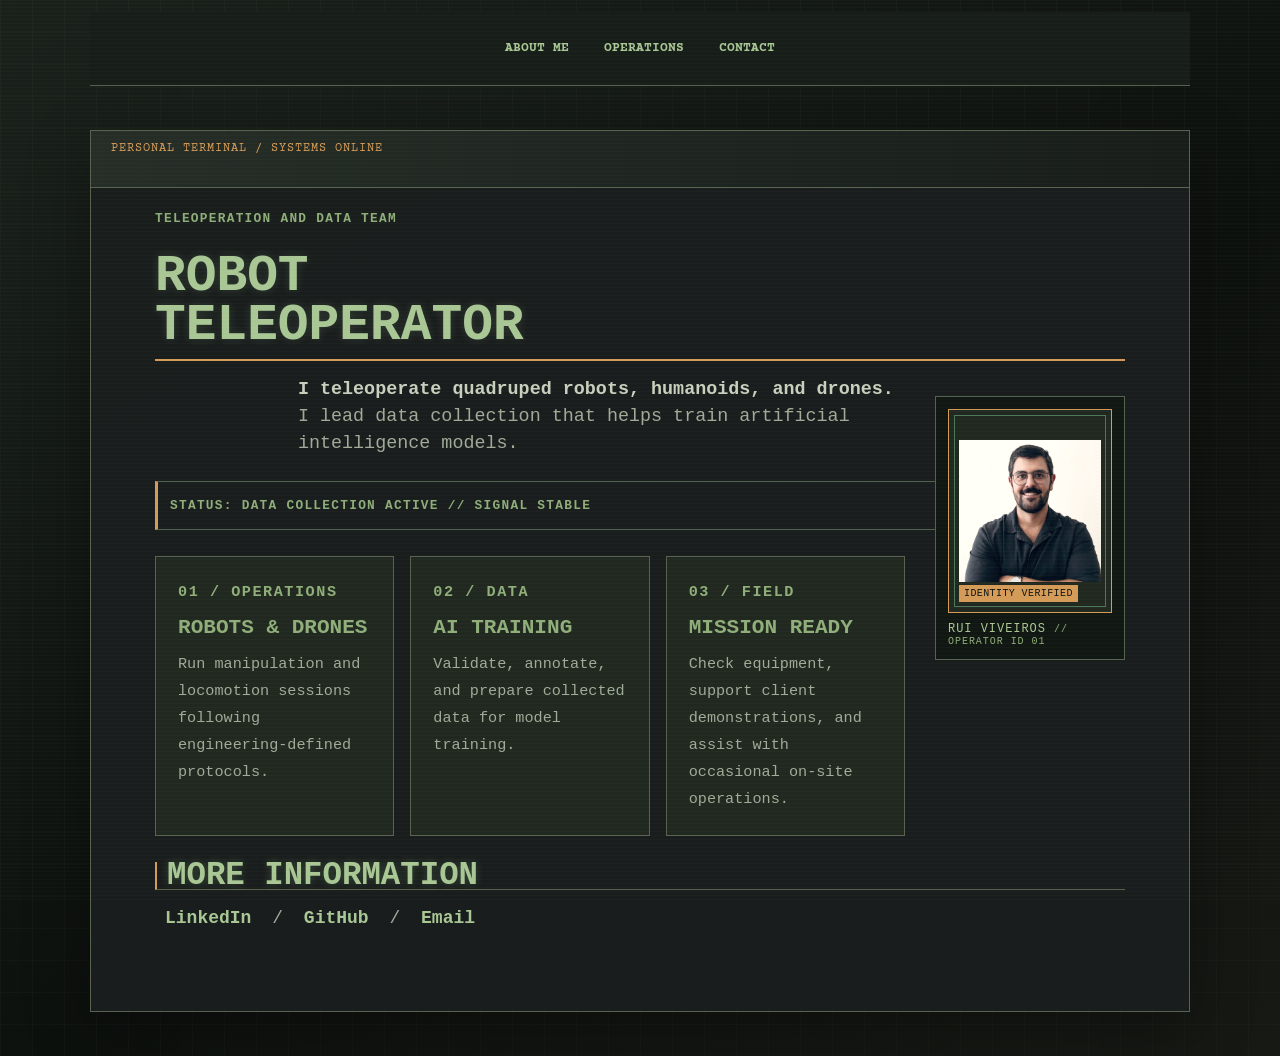
==== commit d7b20dd4: "Update homepage navigation and add back buttons" ====
--- a/index.html
+++ b/index.html
@@ -22,9 +22,8 @@
             <button class="header-nav-toggle" type="button" aria-controls="header-nav-links" aria-expanded="false" aria-label="Toggle main navigation">MENU</button>
             <div class="header-nav-links" id="header-nav-links">
                 <a href="index.html" class="link">About me</a>
-                <a href="systems.html" class="link">Systems</a>
+                <a href="operations.html" class="link">Operations</a>
                 <a href="contact.html" class="link">Contact</a>
-                <a href="https://rui-viveiros.vercel.app" class="link" aria-label="Blog coming soon">Blog // coming soon</a>
             </div>
     </nav>
     <main id="main-content" role="main">
@@ -32,7 +31,7 @@
         <h1>Robot<br>Teleoperator</h1>
         <figure class="operator-portrait">
             <div class="portrait-frame">
-                <img src="https://avatars.githubusercontent.com/u/162908202?v=4" alt="Portrait of Rui Viveiros" class="profile-photo">
+                <img src="./static/hero.jpeg" alt="Portrait of Rui Viveiros" class="profile-photo">
                 <span class="portrait-status">IDENTITY VERIFIED</span>
             </div>
             <figcaption>RUI VIVEIROS <span>// OPERATOR ID 01</span></figcaption>
@@ -46,8 +45,7 @@
         </section>
             </div>
         <section>
-            <h2>Establish Contact</h2>
-                <p>To establish contact open a secure channel:</p>
+            <h2>More Information</h2>
                 <p><a href="https://www.linkedin.com/in/alanbitts/">LinkedIn</a> / <a href="https://github.com/rui-viveiros">GitHub</a> / <a href="contact.html">Email</a></p>
         </section>
     </main>
--- a/css/styles.css
+++ b/css/styles.css
@@ -189,6 +189,38 @@
 
 nav a:active {
     background-color: rgba(0, 255, 136, 0.2);
+}
+
+.bottom-nav {
+    display: flex;
+    justify-content: center;
+    margin-top: 32px;
+}
+
+.home-button {
+    align-items: center;
+    background: var(--amber);
+    color: var(--void);
+    display: inline-flex;
+    font-weight: bold;
+    gap: 10px;
+    justify-content: center;
+    letter-spacing: 0.08em;
+    min-height: 44px;
+    padding: 10px 14px;
+    text-transform: uppercase;
+    width: auto;
+}
+
+.home-button::after {
+    display: none;
+}
+
+.home-button:hover {
+    background: var(--hot);
+    color: var(--void);
+    box-shadow: none;
+    text-shadow: none;
 }
 
 .flex-center {
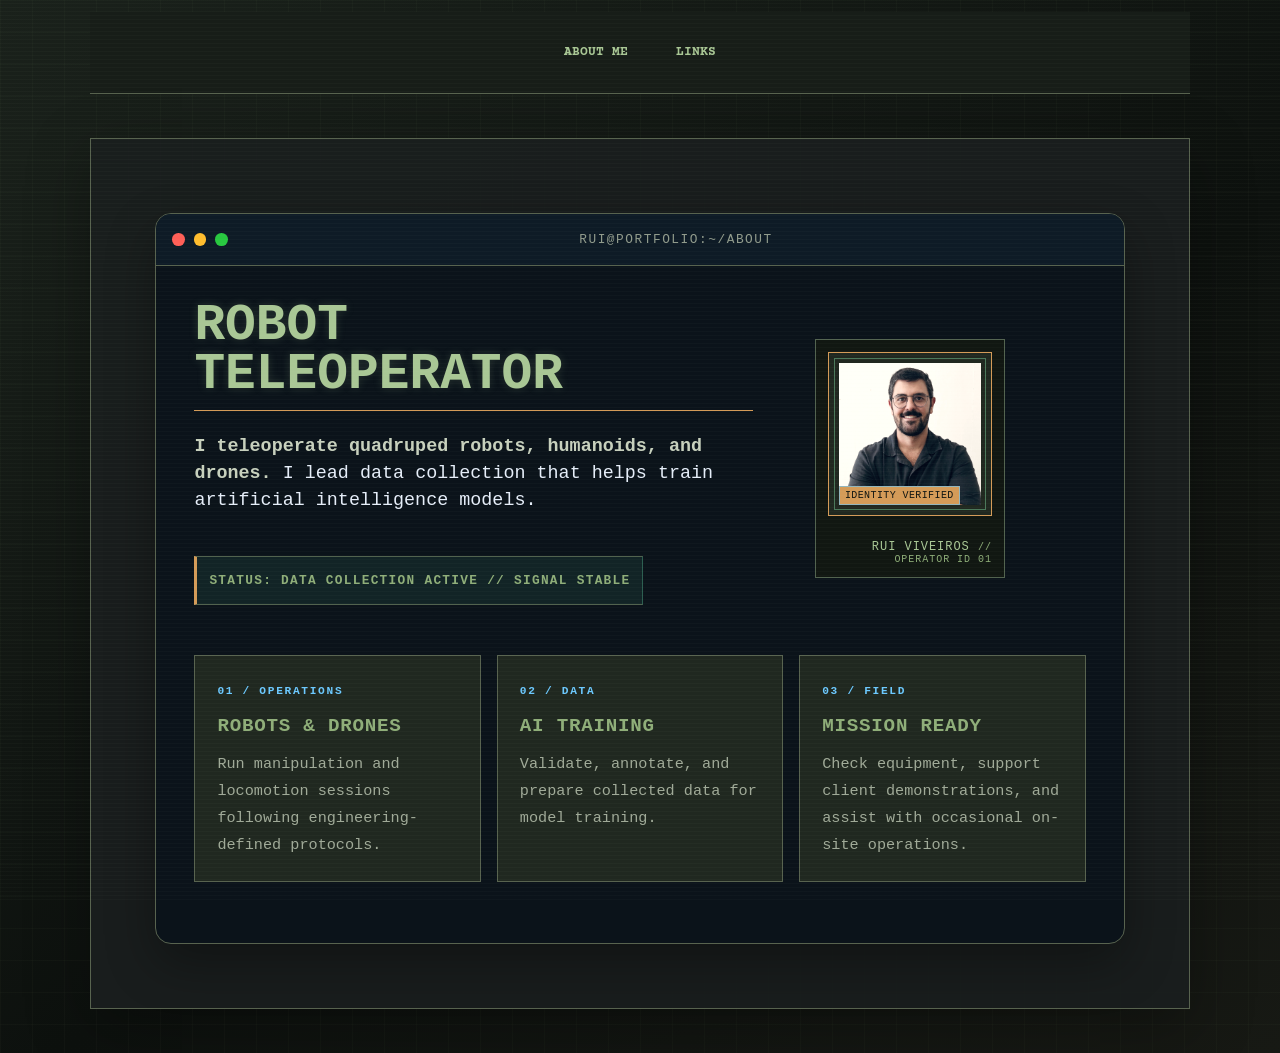
==== commit e863d7a1: "Refine terminal portfolio layout and simplify links" ====
--- a/index.html
+++ b/index.html
@@ -5,7 +5,7 @@
     <link href="https://fonts.googleapis.com/css2?family=Courier+Prime:ital,wght@0,400;0,700;1,400;1,700&display=swap" rel="stylesheet">
     <meta charset="UTF-8">
     <meta name="viewport" content="width=device-width, initial-scale=1.0">
-    <meta name="HandheldFriendly" content="true"> 
+    <meta name="HandheldFriendly" content="true">
     <meta name="author" content="Rui Viveiros">
     <meta name="language" content="english">
     <meta name="description" content="Rui Viveiros, Robot Teleoperator.">
@@ -18,36 +18,61 @@
     <title>Rui Viveiros | Robot Teleoperator</title>
 </head>
 <body>
-        <nav class="nav-flex header-nav" role="navigation" aria-label="Main navigation">
-            <button class="header-nav-toggle" type="button" aria-controls="header-nav-links" aria-expanded="false" aria-label="Toggle main navigation">MENU</button>
-            <div class="header-nav-links" id="header-nav-links">
-                <a href="index.html" class="link">About me</a>
-                <a href="operations.html" class="link">Operations</a>
-                <a href="contact.html" class="link">Contact</a>
+    <nav class="nav-flex header-nav" role="navigation" aria-label="Main navigation">
+        <button class="header-nav-toggle" type="button" aria-controls="header-nav-links" aria-expanded="false" aria-label="Toggle main navigation">Menu</button>
+        <div class="header-nav-links" id="header-nav-links">
+            <a href="index.html" class="link">About me</a>
+            <a href="links.html" class="link">Links</a>
+        </div>
+    </nav>
+
+    <main id="main-content" role="main">
+        <div class="terminal-window">
+            <div class="terminal-header">
+                <div class="window-controls" aria-hidden="true">
+                    <span class="window-control red"></span>
+                    <span class="window-control yellow"></span>
+                    <span class="window-control green"></span>
+                </div>
+                <div class="terminal-title">rui@portfolio:~/about</div>
             </div>
-    </nav>
-    <main id="main-content" role="main">
-        <p class="eyebrow">Teleoperation and Data Team</p>
-        <h1>Robot<br>Teleoperator</h1>
-        <figure class="operator-portrait">
-            <div class="portrait-frame">
-                <img src="./static/hero.jpeg" alt="Portrait of Rui Viveiros" class="profile-photo">
-                <span class="portrait-status">IDENTITY VERIFIED</span>
+
+            <div class="terminal-body">
+                <div class="hero-layout">
+                    <div>
+                        <h1>Robot<br>Teleoperator</h1>
+                        <p class="hero-copy"><strong>I teleoperate quadruped robots, humanoids, and drones.</strong> I lead data collection that helps train artificial intelligence models.</p>
+                        <p class="status-line">Status: Data collection active // signal stable</p>
+                    </div>
+
+                    <figure class="operator-portrait">
+                        <div class="portrait-frame">
+                            <img src="./static/hero.jpeg" alt="Portrait of Rui Viveiros" class="profile-photo">
+                            <span class="portrait-status">Identity verified</span>
+                        </div>
+                        <figcaption>Rui Viveiros <span>// Operator ID 01</span></figcaption>
+                    </figure>
+                </div>
+
+                <section class="mission-grid" aria-label="Core responsibilities">
+                    <article class="mission-card">
+                        <p class="label">01 / Operations</p>
+                        <h3>Robots & drones</h3>
+                        <p>Run manipulation and locomotion sessions following engineering-defined protocols.</p>
+                    </article>
+                    <article class="mission-card">
+                        <p class="label">02 / Data</p>
+                        <h3>AI training</h3>
+                        <p>Validate, annotate, and prepare collected data for model training.</p>
+                    </article>
+                    <article class="mission-card">
+                        <p class="label">03 / Field</p>
+                        <h3>Mission ready</h3>
+                        <p>Check equipment, support client demonstrations, and assist with occasional on-site operations.</p>
+                    </article>
+                </section>
             </div>
-            <figcaption>RUI VIVEIROS <span>// OPERATOR ID 01</span></figcaption>
-        </figure>
-        <p class="hero-copy"><strong>I teleoperate quadruped robots, humanoids, and drones.</strong> I lead data collection that helps train artificial intelligence models.</p>
-        <p class="status-line">STATUS: DATA COLLECTION ACTIVE // SIGNAL STABLE</p>
-        <section class="mission-grid" aria-label="Core responsibilities">
-            <article class="mission-card"><p class="label">01 / Operations</p><h3>Robots & drones</h3><p>Run manipulation and locomotion sessions following engineering-defined protocols.</p></article>
-            <article class="mission-card"><p class="label">02 / Data</p><h3>AI training</h3><p>Validate, annotate, and prepare collected data for model training.</p></article>
-            <article class="mission-card"><p class="label">03 / Field</p><h3>Mission ready</h3><p>Check equipment, support client demonstrations, and assist with occasional on-site operations.</p></article>
-        </section>
-            </div>
-        <section>
-            <h2>More Information</h2>
-                <p><a href="https://www.linkedin.com/in/alanbitts/">LinkedIn</a> / <a href="https://github.com/rui-viveiros">GitHub</a> / <a href="contact.html">Email</a></p>
-        </section>
+        </div>
     </main>
 </body>
 </html>
--- a/css/styles.css
+++ b/css/styles.css
@@ -1,15 +1,39 @@
+:root {
+    --bg: #07131f;
+    --bg-2: #0b1d2b;
+    --panel: rgba(11, 22, 34, 0.94);
+    --panel-alt: rgba(14, 27, 40, 0.9);
+    --line: rgba(108, 201, 255, 0.38);
+    --line-strong: rgba(106, 227, 180, 0.8);
+    --text: #e6eef9;
+    --muted: #9fb6c9;
+    --green: #6ae3b4;
+    --cyan: #6cc9ff;
+    --blue: #7db5ff;
+    --pink: #ff79d8;
+    --amber: #f9d58b;
+    --shadow: rgba(6, 15, 22, 0.8);
+    --navy: #0c1824;
+}
+
 * {
     margin: 0;
     padding: 0;
     box-sizing: border-box;
 }
 
+html {
+    scroll-behavior: smooth;
+}
+
 body {
-    background: linear-gradient(135deg, #0a0e27 0%, #1a1a2e 100%);
-    color: #00d4ff;
+    background:
+        radial-gradient(circle at top, rgba(108, 201, 255, 0.12), transparent 38%),
+        linear-gradient(135deg, var(--bg) 0%, var(--bg-2) 100%);
+    color: var(--text);
     font-size: 16px;
-    font-family: 'Courier Prime', 'Fixedsys', 'Terminal', 'Lucida Console', 'Courier New', monospace;
-    line-height: 1.6;
+    font-family: 'Courier Prime', 'SFMono-Regular', 'Consolas', 'Liberation Mono', 'Menlo', monospace;
+    line-height: 1.65;
     min-height: 100vh;
     position: relative;
     overflow-x: hidden;
@@ -18,619 +42,560 @@
 body::before {
     content: '';
     position: fixed;
-    top: 0;
-    left: 0;
-    width: 100%;
-    height: 100%;
-    background: 
-        repeating-linear-gradient(
-            0deg,
-            rgba(0, 212, 255, 0.03) 0px,
-            rgba(0, 212, 255, 0.03) 1px,
-            transparent 1px,
-            transparent 2px
-        );
+    inset: 0;
+    background: repeating-linear-gradient(
+        180deg,
+        rgba(108, 201, 255, 0.03) 0,
+        rgba(108, 201, 255, 0.03) 1px,
+        transparent 1px,
+        transparent 3px
+    );
     pointer-events: none;
+    z-index: 0;
+}
+
+main,
+.nav-flex,
+.terminal-window {
+    position: relative;
     z-index: 1;
 }
 
-h1, h2 {
-    color: #00ff88;
-    text-shadow: 0 0 10px #00ff88;
-    margin-top: 20px;
-    margin-bottom: 15px;
-    font-weight: bold;
+img {
+    max-width: 100%;
+    display: block;
+}
+
+p {
+    margin-bottom: 1rem;
+    color: var(--muted);
+}
+
+h1,
+h2,
+h3 {
+    color: var(--green);
+    margin: 0 0 0.9rem;
+    font-weight: 700;
+    letter-spacing: 0.04em;
 }
 
 h1 {
-    font-size: 2.5em;
-    border-bottom: 2px solid #00ff88;
-    padding-bottom: 10px;
-}
-
-.profile-photo {
-    max-width: 200px;
-    width: 100%;
-    height: auto;
-    border: 3px solid #00ff88;
-    border-radius: 50%;
-    display: block;
-    margin: 20px auto;
-    box-shadow: 0 0 20px rgba(0, 255, 136, 0.5);
-    transition: all 0.3s ease;
-}
-
-.profile-photo:hover {
-    box-shadow: 0 0 30px rgba(0, 255, 136, 0.8);
-    transform: scale(1.05);
+    font-size: clamp(2.2rem, 3vw, 4rem);
+    line-height: 1.08;
+    margin-top: 0.2rem;
+    margin-bottom: 1.4rem;
+    border-bottom: 1px solid var(--line-strong);
+    padding-bottom: 0.7rem;
 }
 
 h2 {
-    font-size: 1.8em;
-    border-left: 4px solid #00ff88;
-    padding-left: 10px;
+    font-size: clamp(1.5rem, 2vw, 2.5rem);
+    border-left: 3px solid var(--green);
+    padding-left: 0.8rem;
+    letter-spacing: 0.08em;
 }
 
 h3 {
-    color: #ff00ff;
-    text-shadow: 0 0 8px #ff00ff;
-    margin-top: 15px;
-    margin-bottom: 10px;
-}
-
-main {
-    margin: 20px auto;
-    max-width: 900px;
-    padding: 30px;
-    background: rgba(10, 14, 39, 0.8);
-    border: 2px solid #00d4ff;
-    box-shadow: 0 0 20px rgba(0, 212, 255, 0.3), inset 0 0 20px rgba(0, 212, 255, 0.1);
+    color: var(--cyan);
+    font-size: 1.2rem;
+    margin-bottom: 0.6rem;
+}
+
+a {
+    color: var(--cyan);
+    text-decoration: none;
     position: relative;
-    z-index: 2;
-}
-
-p {
-    margin-bottom: 15px;
-    color: #e0e0e0;
-}
-
-.flex-container {
-    display: flex;
-    flex-wrap: wrap;
-    gap: 30px;
-    margin: 30px 0;
-}
-
-.flex-child {
-    flex: 1;
-    min-width: 250px;
-    padding: 20px;
-    border: 1px solid #00ff88;
-    background: rgba(0, 255, 136, 0.05);
-    border-radius: 2px;
-}
-
-.flex-child h3 {
-    color: #00ff88;
-    text-shadow: 0 0 8px #00ff88;
-    margin-top: 0;
-}
-
-.flex-child ul {
-    list-style: none;
-    padding-left: 0;
-}
-
-.flex-child li {
-    padding: 5px 0;
-    padding-left: 15px;
-    position: relative;
-    color: #b0b0b0;
-}
-
-.flex-child li:before {
-    content: '▸';
+    transition: color 0.2s ease, opacity 0.2s ease;
+    font-weight: 700;
+}
+
+a::after {
+    content: '';
     position: absolute;
     left: 0;
-    color: #ff00ff;
-}
-
-hr {
-    border: none;
-    border-top: 1px solid #00d4ff;
-    margin: 20px 0;
-}
-
-/* Navigation Bar */
+    bottom: -0.12rem;
+    width: 0;
+    height: 1px;
+    background: var(--pink);
+    transition: width 0.2s ease;
+}
+
+a:hover,
+a:focus-visible {
+    color: var(--pink);
+}
+
+a:hover::after,
+a:focus-visible::after {
+    width: 100%;
+}
+
+button,
+input,
+textarea {
+    font: inherit;
+}
+
+button {
+    background: transparent;
+    color: var(--green);
+    border: 1px solid var(--line-strong);
+    border-radius: 0.3rem;
+    padding: 0.8rem 1.1rem;
+    font-weight: 700;
+    letter-spacing: 0.08em;
+    text-transform: uppercase;
+    cursor: pointer;
+    transition: transform 0.2s ease, box-shadow 0.2s ease, border-color 0.2s ease;
+}
+
+button:hover,
+button:focus-visible {
+    transform: translateY(-1px);
+    border-color: var(--green);
+    box-shadow: 0 0 18px rgba(106, 227, 180, 0.18);
+}
+
+main {
+    max-width: 1100px;
+    margin: 2rem auto;
+    padding: 0;
+}
+
+.terminal-window {
+    background: rgba(10, 18, 26, 0.9);
+    border: 1px solid var(--line);
+    border-radius: 1rem;
+    overflow: hidden;
+    box-shadow: 0 20px 50px rgba(0, 0, 0, 0.32), inset 0 1px 0 rgba(255, 255, 255, 0.04);
+}
+
+.terminal-header {
+    display: flex;
+    align-items: center;
+    justify-content: space-between;
+    gap: 1rem;
+    background: rgba(14, 28, 39, 0.95);
+    border-bottom: 1px solid var(--line);
+    padding: 0.75rem 1rem;
+}
+
+.window-controls {
+    display: flex;
+    align-items: center;
+    gap: 0.55rem;
+}
+
+.window-control {
+    width: 0.8rem;
+    height: 0.8rem;
+    border-radius: 50%;
+    display: inline-block;
+}
+
+.window-control.red { background: #ff5f57; }
+.window-control.yellow { background: #ffbd2e; }
+.window-control.green { background: #28c840; }
+
+.terminal-title {
+    color: var(--muted);
+    font-size: 0.8rem;
+    letter-spacing: 0.12em;
+    text-transform: uppercase;
+    text-align: center;
+    flex: 1;
+    opacity: 0.9;
+}
+
+.terminal-body {
+    padding: 2rem clamp(1.1rem, 3vw, 2.5rem) 2.2rem;
+}
+
+.eyebrow {
+    color: var(--green);
+    text-transform: uppercase;
+    letter-spacing: 0.22em;
+    font-size: 0.72rem;
+    margin-bottom: 1.15rem;
+    font-weight: 700;
+}
+
+.hero-layout {
+    display: grid;
+    grid-template-columns: 1.3fr 0.7fr;
+    gap: 2rem;
+    align-items: center;
+    margin-bottom: 1.4rem;
+}
+
+.hero-copy {
+    max-width: 44rem;
+    color: var(--text);
+    font-size: 1.06rem;
+    margin-bottom: 1.1rem;
+}
+
+.hero-copy strong {
+    color: var(--cyan);
+    font-weight: 700;
+}
+
+.status-line {
+    display: inline-block;
+    margin: 0 0 2rem;
+    padding: 0.6rem 0.8rem;
+    background: rgba(106, 227, 180, 0.08);
+    border: 1px solid rgba(106, 227, 180, 0.3);
+    color: var(--green);
+    letter-spacing: 0.12em;
+    text-transform: uppercase;
+    font-size: 0.72rem;
+    font-weight: 700;
+}
+
+.operator-portrait {
+    margin: 0;
+}
+
+.portrait-frame {
+    position: relative;
+    max-width: 240px;
+    margin-left: auto;
+    margin-right: 0;
+}
+
+.profile-photo {
+    width: 100%;
+    border-radius: 1.2rem;
+    border: 2px solid rgba(106, 227, 180, 0.9);
+    box-shadow: 0 0 28px rgba(106, 227, 180, 0.18);
+    object-fit: cover;
+    aspect-ratio: 1;
+}
+
+.portrait-status {
+    position: absolute;
+    left: 0.75rem;
+    bottom: 0.75rem;
+    background: rgba(7, 18, 26, 0.9);
+    border: 1px solid rgba(108, 201, 255, 0.6);
+    color: var(--cyan);
+    font-size: 0.62rem;
+    letter-spacing: 0.14em;
+    padding: 0.4rem 0.55rem;
+    text-transform: uppercase;
+}
+
+.operator-portrait figcaption {
+    margin-top: 0.9rem;
+    color: var(--muted);
+    font-size: 0.84rem;
+    letter-spacing: 0.12em;
+    text-transform: uppercase;
+    text-align: right;
+}
+
+.operator-portrait figcaption span {
+    color: var(--cyan);
+}
+
+.mission-grid {
+    display: grid;
+    grid-template-columns: repeat(3, minmax(0, 1fr));
+    gap: 1.1rem;
+    margin-top: 1.2rem;
+}
+
+.mission-card {
+    background: rgba(12, 24, 35, 0.9);
+    border: 1px solid var(--line);
+    border-radius: 0.8rem;
+    padding: 1.2rem 1rem 1rem;
+    min-height: 170px;
+    transition: transform 0.18s ease, border-color 0.18s ease, box-shadow 0.18s ease;
+}
+
+.mission-card:hover {
+    transform: translateY(-3px);
+    border-color: rgba(106, 227, 180, 0.7);
+    box-shadow: 0 0 24px rgba(106, 227, 180, 0.08);
+}
+
+.mission-card .label {
+    color: var(--cyan);
+    text-transform: uppercase;
+    letter-spacing: 0.15em;
+    font-size: 0.7rem;
+    margin-bottom: 0.8rem;
+}
+
+.mission-card h3 {
+    margin-bottom: 0.7rem;
+}
+
+.mission-card p:last-child {
+    margin-bottom: 0;
+}
+
 .nav-flex {
     display: flex;
     flex-wrap: wrap;
+    align-items: center;
     justify-content: center;
-    background: rgba(0, 212, 255, 0.1);
-    border: 2px solid #00d4ff;
-    border-radius: 0;
-    margin: 20px auto;
-    padding: 15px;
-    gap: 15px;
-    max-width: 900px;
-    box-shadow: 0 0 15px rgba(0, 212, 255, 0.2);
-    position: relative;
-    z-index: 2;
-}
-
-a {
-    color: #00ffff;
-    text-decoration: none;
-    position: relative;
-    transition: all 0.3s ease;
-    font-weight: bold;
-    padding: 5px 10px;
-}
-
-a::after {
-    content: '';
-    position: absolute;
-    width: 0;
-    height: 2px;
-    bottom: 0;
-    left: 0;
-    background: #ff00ff;
-    transition: width 0.3s ease;
-}
-
-a:hover {
-    color: #ff00ff;
-    text-shadow: 0 0 10px #ff00ff;
-}
-
-a:hover::after {
-    width: 100%;
-}
-
-nav a:active {
-    background-color: rgba(0, 255, 136, 0.2);
+    max-width: 1100px;
+    margin: 1.5rem auto 0;
+    padding: 0.9rem 1rem;
+    gap: 0.75rem;
+    background: rgba(11, 23, 34, 0.82);
+    border: 1px solid var(--line);
+    border-radius: 0.9rem;
+    box-shadow: 0 10px 26px rgba(0, 0, 0, 0.18);
+}
+
+.header-nav-links {
+    display: flex;
+    flex-wrap: wrap;
+    justify-content: center;
+    gap: 0.4rem;
+}
+
+.header-nav-links a {
+    display: inline-flex;
+    align-items: center;
+    justify-content: center;
+    min-height: 2.6rem;
+    padding: 0.5rem 0.95rem;
+    color: var(--text);
+    text-transform: uppercase;
+    letter-spacing: 0.12em;
+    font-size: 0.72rem;
+    border: 1px solid transparent;
+    border-radius: 0.45rem;
+}
+
+.header-nav-links a:hover,
+.header-nav-links a:focus-visible {
+    border-color: rgba(108, 201, 255, 0.6);
+    background: rgba(108, 201, 255, 0.06);
+    color: var(--green);
+}
+
+.header-nav-links a::after {
+    display: none;
+}
+
+.header-nav-toggle {
+    display: none;
 }
 
 .bottom-nav {
     display: flex;
     justify-content: center;
-    margin-top: 32px;
+    margin: 2rem 0 0;
 }
 
 .home-button {
+    display: inline-flex;
     align-items: center;
-    background: var(--amber);
-    color: var(--void);
-    display: inline-flex;
-    font-weight: bold;
-    gap: 10px;
     justify-content: center;
-    letter-spacing: 0.08em;
-    min-height: 44px;
-    padding: 10px 14px;
+    min-height: 2.8rem;
+    padding: 0.7rem 1.2rem;
+    border: 1px solid rgba(106, 227, 180, 0.65);
+    background: rgba(106, 227, 180, 0.08);
+    color: var(--green);
+    letter-spacing: 0.14em;
     text-transform: uppercase;
-    width: auto;
+    font-weight: 700;
 }
 
 .home-button::after {
     display: none;
 }
 
-.home-button:hover {
-    background: var(--hot);
-    color: var(--void);
-    box-shadow: none;
-    text-shadow: none;
-}
-
-.flex-center {
+.home-button:hover,
+.home-button:focus-visible {
+    background: rgba(106, 227, 180, 0.14);
+    box-shadow: 0 0 18px rgba(106, 227, 180, 0.12);
+}
+
+.socials-shell {
+    padding: 2rem 1rem 2.5rem;
+}
+
+.socials-grid {
+    display: grid;
+    grid-template-columns: repeat(auto-fit, minmax(220px, 1fr));
+    gap: 1rem;
+    margin-top: 1.5rem;
+}
+
+.social-card {
     display: flex;
-    flex-wrap: wrap;
+    flex-direction: column;
     justify-content: center;
-    margin: 30px auto;
-    max-width: 900px;
-}
-
-input, textarea {
-    background-color: rgba(0, 212, 255, 0.1);
-    color: #00ffff;
-    border: 1px solid #00d4ff;
-    padding: 10px;
-    margin: 8px;
-    font-family: 'Courier New', monospace;
-    font-size: 14px;
-}
-
-input::placeholder, textarea::placeholder {
-    color: #666;
-}
-
-input:focus, textarea:focus {
-    outline: none;
-    box-shadow: 0 0 15px rgba(0, 212, 255, 0.5);
-    border-color: #00ff88;
-}
-
-button {
-    background: linear-gradient(135deg, #00ff88 0%, #00d4ff 100%);
-    color: #0a0e27;
-    border: none;
-    padding: 12px 25px;
-    margin: 8px;
-    font-family: 'Courier New', monospace;
-    font-weight: bold;
+    gap: 0.55rem;
+    min-height: 140px;
+    padding: 1.3rem 1rem;
+    border: 1px solid var(--line);
+    border-radius: 0.8rem;
+    background: rgba(12, 24, 35, 0.9);
+    transition: transform 0.18s ease, border-color 0.18s ease, box-shadow 0.18s ease;
+}
+
+.social-card:hover,
+.social-card:focus-visible {
+    transform: translateY(-2px);
+    border-color: rgba(106, 227, 180, 0.8);
+    box-shadow: 0 0 24px rgba(106, 227, 180, 0.08);
+}
+
+.social-card::after {
+    display: none;
+}
+
+.social-label {
+    color: var(--green);
+    font-size: 1rem;
+    letter-spacing: 0.14em;
+    text-transform: uppercase;
+    font-weight: 700;
+}
+
+.social-handle {
+    color: var(--text);
+    font-size: 0.9rem;
+    word-break: break-word;
+}
+
+.accordion {
+    border: 1px solid var(--line);
+    border-radius: 0.8rem;
+    overflow: hidden;
+    background: rgba(12, 24, 35, 0.7);
+    margin: 1rem 0;
+}
+
+.accordion details {
+    width: 100%;
+}
+
+.accordion summary {
+    display: block;
+    list-style: none;
     cursor: pointer;
-    transition: all 0.3s ease;
+    background: rgba(108, 201, 255, 0.04);
+    padding: 1rem 1.1rem;
+    color: var(--green);
+    font-weight: 700;
     text-transform: uppercase;
-    letter-spacing: 1px;
-}
-
-button:hover {
-    box-shadow: 0 0 20px #00ff88;
-    transform: scale(1.05);
-}
-
-button:active {
-    background: linear-gradient(135deg, #ff00ff 0%, #00ffff 100%);
-    box-shadow: 0 0 20px #ff00ff;
-}
-footer {
-    margin-top: 40px;
-    padding: 20px;
-    background: transparent;
-    border-top: none;
-    text-align: center;
-    position: relative;
-    z-index: 2;
-}
-
-.copyright {
-    background: linear-gradient(90deg, #00ff88 0%, #00d4ff 100%);
-    color: #0a0e27;
-    padding: 15px 20px;
-    text-align: center;
-    font-weight: bold;
-    font-size: 1em;
-    letter-spacing: 0.5px;
-    margin-top: 40px;
-    box-shadow: 0 0 20px rgba(0, 212, 255, 0.4);
-    position: relative;
-    z-index: 2;
-}
-
-/* Accordion Styles */
-.accordion {
-    margin: 20px 0;
-    border: 1px solid #00d4ff;
-    background: rgba(0, 212, 255, 0.05);
-}
-
-.accordion details {
-    cursor: pointer;
-}
-
-.accordion summary {
-    padding: 15px;
-    background: rgba(0, 255, 136, 0.1);
-    color: #00ff88;
-    text-shadow: 0 0 8px #00ff88;
-    font-weight: bold;
-    user-select: none;
-    transition: all 0.3s ease;
-}
-
-.accordion summary:hover {
-    background: rgba(0, 255, 136, 0.2);
-    color: #00ff88;
-    text-shadow: 0 0 8px #00ff88;
+    letter-spacing: 0.08em;
+}
+
+.accordion summary::-webkit-details-marker {
+    display: none;
+}
+
+.accordion summary span {
+    display: flex;
+    justify-content: space-between;
+    align-items: center;
+    gap: 1rem;
+}
+
+.accordion summary span::after {
+    content: '›';
+    font-size: 1.3rem;
+    transform: rotate(90deg);
+    transition: transform 0.2s ease;
+    color: var(--cyan);
 }
 
 .accordion details[open] summary {
-    background: rgba(0, 255, 136, 0.2);
-    border-bottom: 1px solid #00d4ff;
+    border-bottom: 1px solid var(--line);
+}
+
+.accordion details[open] summary span::after {
+    transform: rotate(270deg);
 }
 
 .accordion .content {
-    padding: 15px;
-    color: #b0b0b0;
-}
-
-.accordion .inner {
-    color: #b0b0b0;
-}
-
-.img-item {
-    flex: 0 0 auto;
-}
-
-.video {
-    display: flex;
-    margin: 20px auto;
-    max-width: 100%;
-}
-
-video {
-    border: 2px solid #00d4ff;
-    box-shadow: 0 0 15px rgba(0, 212, 255, 0.3);
-}
-
-/* Slideshow */
-.slideshow-container {
-    max-width: 1000px;
-    position: relative;
-    margin: auto;
-}
-
-/* Hide the images by default */
-.mySlides {
-  display: none;
-}
-
-/* Next & previous buttons */
-.prev, .next {
-  cursor: pointer;
-  position: absolute;
-  top: 50%;
-  width: auto;
-  margin-top: -22px;
-  padding: 16px;
-  color: white;
-  font-weight: bold;
-  font-size: 18px;
-  transition: 0.6s ease;
-  border-radius: 0 3px 3px 0;
-  user-select: none;
-}
-
-/* Position the "next button" to the right */
-.next {
-  right: 0;
-  border-radius: 3px 0 0 3px;
-}
-
-/* On hover, add a black background color with a little bit see-through */
-.prev:hover, .next:hover {
-  background-color: rgba(0,0,0,0.8);
-}
-
-/* Caption text */
-.text {
-  color: #f2f2f2;
-  font-size: 15px;
-  padding: 8px 12px;
-  position: absolute;
-  bottom: 8px;
-  width: 100%;
-  text-align: center;
-}
-
-/* Number text (1/3 etc) */
-.numbertext {
-  color: #f2f2f2;
-  font-size: 12px;
-  padding: 8px 12px;
-  position: absolute;
-  top: 0;
-}
-
-/* The dots/bullets/indicators */
-.dot {
-  cursor: pointer;
-  height: 15px;
-  width: 15px;
-  margin: 0 2px;
-  background-color: #bbb;
-  border-radius: 50%;
-  display: inline-block;
-  transition: background-color 0.6s ease;
-}
-
-.active, .dot:hover {
-  background-color: #717171;
-}
-
-/* Fading animation */
-.fade {
-  animation-name: fade;
-  animation-duration: 1.5s;
-}
-
-@keyframes fade {
-  from {opacity: .4}
-  to {opacity: 1}
-}
-
-/* banner */
-.container {
-	min-height: 5vh;
-}
-  
-.letters {
-	display: flex;
-	justify-content: center;
-	/* padding-top: 2px; */
-	/* margin-bottom: 2px; */
-	text-transform:uppercase;
-	font-size: 40px;
-}
-
-/* Add rules for the element 'p' present inside the class 'letters' using descendant selector */
-.letters p {
-	text-align: center;
-  color: #e6db74;
-	background-color: #3e3d32;
-	width: 55px;
-	margin-right: 1.5px;
-	border-radius: 15%;
-	border-color:#e6db74;
-	border-style: solid;
-}
-
-/* Add rules for steps 8 and 9 */
-.letters:hover p:nth-child(even) { 
-	transform: rotateY(360deg); 
-	transition: 2.5s; 
-}
-
-/* Add rules for steps 10 and 11 */
-.letters:hover p:nth-child(odd) {
-  transform: rotateX(360deg);
-  transition: 2.5s;
-}
-
-/* Accordion */
-
-summary {
-  display: block;
-}
-
-summary::-webkit-details-marker { /* Hide default arrow on Safari */ 
-  display: none;
-}
-
-.accordion summary span {
-  display: flex;
-  justify-content: space-between;
-}
-
-.accordion summary span:after {
-  content: "\276F";
-  transform: rotate(90deg);
-  transition: transform 0.3s ease;
-}
-
-.content { 
-  display: grid;
-  grid-template-rows: 0fr;
-  transition: grid-template-rows 0.3s ease, padding 0.3s ease;
-}
-
-.inner {
-  overflow: hidden;
-  margin: 0;
-}
-
-details[open] + .content {
-  grid-template-rows: 1fr;
-  padding: 10px;
-}
-
-.accordion details[open] summary span:after {
-  transform: rotate(270deg);
-}
-
-
-@media (prefers-reduced-motion) {
-  .content {
-    transition: none;
-  }
-}
-
-/* Mobile Responsiveness */
-@media screen and (max-width: 768px) {
-  body {
-    font-size: 14px;
-    line-height: 1.5;
-  }
-
-  h1 {
-    font-size: 2em;
-    margin-top: 15px;
-    margin-bottom: 10px;
-  }
-
-  h2 {
-    font-size: 1.5em;
-    margin-top: 15px;
-    margin-bottom: 10px;
-  }
-
-  h3 {
-    font-size: 1.1em;
-    margin-top: 12px;
-    margin-bottom: 8px;
-  }
-
-  main {
-    margin: 10px;
-    padding: 20px;
-    max-width: none;
-  }
-
-  .nav-flex {
-    margin: 10px;
-    padding: 10px;
-    gap: 8px;
-    max-width: none;
-  }
-
-  .nav-flex a {
-    padding: 8px 12px;
-    font-size: 14px;
-    min-height: 44px;
-    display: flex;
-    align-items: center;
-  }
-
-  .profile-photo {
-    max-width: 150px;
-    margin: 15px auto;
-  }
-
-  .flex-container {
-    gap: 15px;
-    margin: 20px 0;
-  }
-
-  .flex-child {
-    min-width: 100%;
-    padding: 15px;
-  }
-
-  .flex-center {
-    margin: 20px 10px;
-    max-width: none;
-  }
-
-  input, textarea {
-    padding: 12px;
-    margin: 6px;
-    font-size: 16px; /* Prevents zoom on iOS */
-    min-height: 44px;
-  }
-
-  textarea {
-    min-height: 100px;
-  }
-
-  button {
-    padding: 14px 20px;
-    margin: 10px;
-    font-size: 16px;
-    min-height: 44px;
-    width: calc(100% - 20px);
-    max-width: 300px;
-  }
-
-  .accordion summary {
-    padding: 12px;
-    font-size: 16px;
-    min-height: 44px;
-  }
-
-  .accordion .content {
-    padding: 12px;
-  }
-
-  footer {
-    margin-top: 20px;
-    padding: 15px 10px;
-  }
-
-  .copyright {
-    padding: 12px 15px;
-    font-size: 14px;
-  }
+    display: grid;
+    grid-template-rows: 0fr;
+    transition: grid-template-rows 0.2s ease;
+    background: rgba(9, 16, 22, 0.7);
+}
+
+.accordion .content .inner {
+    overflow: hidden;
+    padding: 1rem 1.1rem 1.2rem;
+    color: var(--muted);
+}
+
+.accordion details[open] + .content {
+    grid-template-rows: 1fr;
+}
+
+@media (max-width: 760px) {
+    .hero-layout,
+    .mission-grid {
+        grid-template-columns: 1fr;
+    }
+
+    .portrait-frame {
+        margin: 0 auto;
+        max-width: 220px;
+    }
+
+    .operator-portrait figcaption {
+        text-align: center;
+    }
+
+    .terminal-header {
+        padding-right: 0.8rem;
+    }
+
+    .terminal-title {
+        font-size: 0.64rem;
+        letter-spacing: 0.08em;
+    }
+
+    .nav-flex {
+        justify-content: center;
+        gap: 0.6rem;
+        padding: 0.7rem;
+    }
+
+    .header-nav-toggle {
+        display: inline-flex;
+    }
+
+    .header-nav-links {
+        display: none;
+        width: 100%;
+        flex-direction: column;
+        align-items: stretch;
+    }
+
+    .header-nav.is-open .header-nav-links {
+        display: flex;
+    }
+
+    .header-nav-links a {
+        width: 100%;
+    }
+}
+
+@media (prefers-reduced-motion: reduce) {
+    html {
+        scroll-behavior: auto;
+    }
+
+    *, *::before, *::after {
+        animation-duration: 0.01ms !important;
+        animation-iteration-count: 1 !important;
+        transition-duration: 0.01ms !important;
+    }
 }
 
 @media screen and (max-width: 480px) {
@@ -737,22 +702,6 @@
     background: linear-gradient(145deg, rgba(25, 32, 26, 0.98), rgba(13, 17, 14, 0.98));
     border: 1px solid var(--terminal-line);
     box-shadow: 0 16px 48px rgba(0, 0, 0, 0.45), inset 0 0 35px rgba(143, 199, 125, 0.035);
-  }
-
-  main::before {
-    content: 'PERSONNEL TERMINAL  /  NETWORK ACCESS: ACTIVE';
-    position: absolute;
-    top: 0;
-    left: 0;
-    right: 0;
-    min-height: 36px;
-    padding: 8px 18px;
-    border-bottom: 1px solid var(--terminal-line);
-    background: linear-gradient(90deg, rgba(143, 199, 125, 0.12), transparent 75%);
-    color: var(--amber);
-    font-size: 0.78em;
-    font-weight: bold;
-    letter-spacing: 0.08em;
   }
 
   p {
@@ -1202,22 +1151,6 @@
   position: relative;
 }
 
-main::before,
-.flex-center::before {
-  background: linear-gradient(90deg, rgba(143, 174, 121, 0.11), rgba(23, 29, 24, 0.7));
-  border-bottom: 1px solid var(--line);
-  color: var(--amber);
-  content: 'PERSONAL TERMINAL  /  SYSTEMS ONLINE';
-  font: 0.78rem 'Courier Prime', 'Courier New', monospace;
-  left: 0;
-  letter-spacing: 0.08em;
-  padding: 10px 20px;
-  position: absolute;
-  right: 0;
-  text-transform: uppercase;
-  top: 0;
-}
-
 .flex-center {
   padding-top: 74px;
   position: relative;
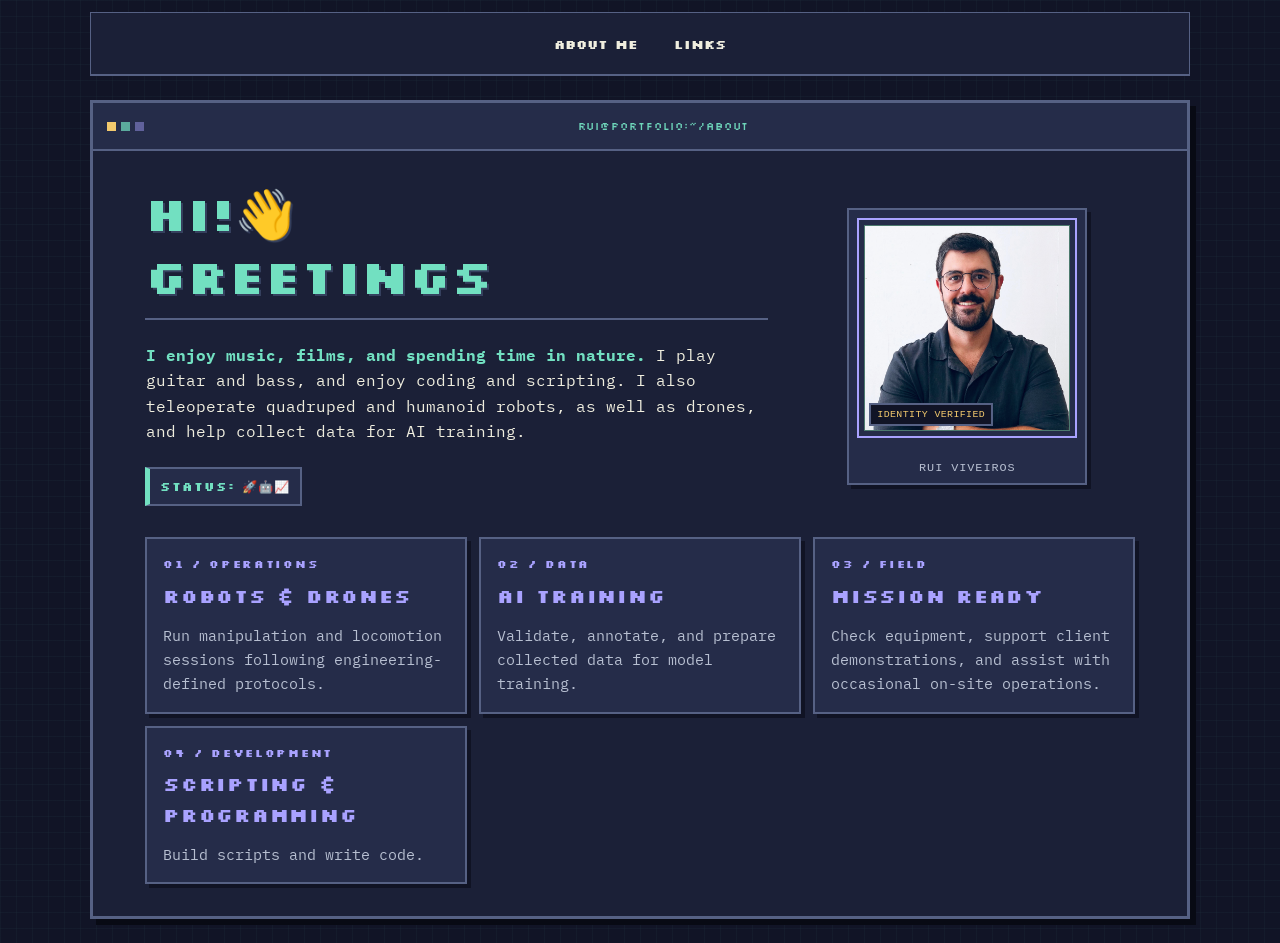
==== commit a84d4e98: "Update portfolio with mobile-first 16-bit design Co-authored-by: Copilot <223556219+Copilot@users.no" ====
--- a/index.html
+++ b/index.html
@@ -2,20 +2,20 @@
 <head>
     <link rel="preconnect" href="https://fonts.googleapis.com">
     <link rel="preconnect" href="https://fonts.gstatic.com" crossorigin>
-    <link href="https://fonts.googleapis.com/css2?family=Courier+Prime:ital,wght@0,400;0,700;1,400;1,700&display=swap" rel="stylesheet">
+    <link href="https://fonts.googleapis.com/css2?family=IBM+Plex+Mono:wght@400;500;600;700&family=Silkscreen:wght@400;700&display=swap" rel="stylesheet">
     <meta charset="UTF-8">
     <meta name="viewport" content="width=device-width, initial-scale=1.0">
     <meta name="HandheldFriendly" content="true">
     <meta name="author" content="Rui Viveiros">
     <meta name="language" content="english">
-    <meta name="description" content="Rui Viveiros, Robot Teleoperator.">
-    <meta name="title" content="Rui Viveiros | Robot Teleoperator">
+    <meta name="description" content="Rui Viveiros — exploring robotics, creative tools, and human-centered systems.">
+    <meta name="title" content="Rui Viveiros">
     <meta name="robots" content="index,follow">
     <meta name="copyright" content="Copyright 2024 Rui Viveiros">
     <link rel="stylesheet" href="css/styles.css">
     <script src="js/navigation.js" defer></script>
     <meta name="format-detection" content="telephone=yes"/>
-    <title>Rui Viveiros | Robot Teleoperator</title>
+    <title>Rui Viveiros</title>
 </head>
 <body>
     <nav class="nav-flex header-nav" role="navigation" aria-label="Main navigation">
@@ -27,51 +27,54 @@
     </nav>
 
     <main id="main-content" role="main">
-        <div class="terminal-window">
-            <div class="terminal-header">
-                <div class="window-controls" aria-hidden="true">
-                    <span class="window-control red"></span>
-                    <span class="window-control yellow"></span>
-                    <span class="window-control green"></span>
+        <div class="terminal-header">
+            <div class="window-controls" aria-hidden="true">
+                <span class="window-control red"></span>
+                <span class="window-control yellow"></span>
+                <span class="window-control green"></span>
+            </div>
+            <div class="terminal-title">rui@portfolio:~/about</div>
+        </div>
+
+        <div class="terminal-body">
+            <div class="hero-layout">
+                <div>
+                    <h1>Hi!👋<br>Greetings</h1>
+                    <p class="hero-copy"><strong>I enjoy music, films, and spending time in nature.</strong> I play guitar and bass, and enjoy coding and scripting. I also teleoperate quadruped and humanoid robots, as well as drones, and help collect data for AI training.</p>
+                    <p class="status-line">STATUS: 🚀🤖📈</p>
                 </div>
-                <div class="terminal-title">rui@portfolio:~/about</div>
+
+                <figure class="operator-portrait">
+                    <div class="portrait-frame">
+                        <img src="./static/hero.jpeg" alt="Portrait of Rui Viveiros" class="profile-photo">
+                        <span class="portrait-status">Identity verified</span>
+                    </div>
+                    <figcaption>Rui Viveiros</figcaption>
+                </figure>
             </div>
 
-            <div class="terminal-body">
-                <div class="hero-layout">
-                    <div>
-                        <h1>Robot<br>Teleoperator</h1>
-                        <p class="hero-copy"><strong>I teleoperate quadruped robots, humanoids, and drones.</strong> I lead data collection that helps train artificial intelligence models.</p>
-                        <p class="status-line">Status: Data collection active // signal stable</p>
-                    </div>
-
-                    <figure class="operator-portrait">
-                        <div class="portrait-frame">
-                            <img src="./static/hero.jpeg" alt="Portrait of Rui Viveiros" class="profile-photo">
-                            <span class="portrait-status">Identity verified</span>
-                        </div>
-                        <figcaption>Rui Viveiros <span>// Operator ID 01</span></figcaption>
-                    </figure>
-                </div>
-
-                <section class="mission-grid" aria-label="Core responsibilities">
-                    <article class="mission-card">
-                        <p class="label">01 / Operations</p>
-                        <h3>Robots & drones</h3>
-                        <p>Run manipulation and locomotion sessions following engineering-defined protocols.</p>
-                    </article>
-                    <article class="mission-card">
-                        <p class="label">02 / Data</p>
-                        <h3>AI training</h3>
-                        <p>Validate, annotate, and prepare collected data for model training.</p>
-                    </article>
-                    <article class="mission-card">
-                        <p class="label">03 / Field</p>
-                        <h3>Mission ready</h3>
-                        <p>Check equipment, support client demonstrations, and assist with occasional on-site operations.</p>
-                    </article>
-                </section>
-            </div>
+            <section class="mission-grid" aria-label="Core responsibilities">
+                <article class="mission-card">
+                    <p class="label">01 / Operations</p>
+                    <h3>Robots & drones</h3>
+                    <p>Run manipulation and locomotion sessions following engineering-defined protocols.</p>
+                </article>
+                <article class="mission-card">
+                    <p class="label">02 / Data</p>
+                    <h3>AI training</h3>
+                    <p>Validate, annotate, and prepare collected data for model training.</p>
+                </article>
+                <article class="mission-card">
+                    <p class="label">03 / Field</p>
+                    <h3>Mission ready</h3>
+                    <p>Check equipment, support client demonstrations, and assist with occasional on-site operations.</p>
+                </article>
+                <article class="mission-card">
+                    <p class="label">04 / Development</p>
+                    <h3>Scripting & programming</h3>
+                    <p>Build scripts and write code.</p>
+                </article>
+            </section>
         </div>
     </main>
 </body>
--- a/css/styles.css
+++ b/css/styles.css
@@ -161,14 +161,17 @@
     max-width: 1100px;
     margin: 2rem auto;
     padding: 0;
+    border-radius: 2.4rem;
+    overflow: hidden;
+    box-shadow: inset 0 0 0 1px rgba(108, 201, 255, 0.16), inset 0 14px 30px rgba(255, 255, 255, 0.02), 0 20px 50px rgba(0, 0, 0, 0.28);
 }
 
 .terminal-window {
-    background: rgba(10, 18, 26, 0.9);
-    border: 1px solid var(--line);
-    border-radius: 1rem;
+    background: rgba(5, 10, 12, 0.96);
+    border: 2px solid rgba(146, 161, 157, 0.7);
+    border-radius: 0;
     overflow: hidden;
-    box-shadow: 0 20px 50px rgba(0, 0, 0, 0.32), inset 0 1px 0 rgba(255, 255, 255, 0.04);
+    box-shadow: inset 0 0 0 2px rgba(26, 35, 39, 0.9), 0 12px 26px rgba(0, 0, 0, 0.28);
 }
 
 .terminal-header {
@@ -176,40 +179,47 @@
     align-items: center;
     justify-content: space-between;
     gap: 1rem;
-    background: rgba(14, 28, 39, 0.95);
-    border-bottom: 1px solid var(--line);
-    padding: 0.75rem 1rem;
+    background: linear-gradient(180deg, #2c2d2c 0%, #1b1d1c 100%);
+    border-bottom: 2px solid rgba(146, 161, 157, 0.7);
+    padding: 0.6rem 0.85rem;
+    border-radius: 0;
 }
 
 .window-controls {
     display: flex;
     align-items: center;
-    gap: 0.55rem;
+    gap: 0.4rem;
+    padding-left: 0.15rem;
 }
 
 .window-control {
-    width: 0.8rem;
-    height: 0.8rem;
-    border-radius: 50%;
+    width: 0.7rem;
+    height: 0.7rem;
+    border-radius: 0;
     display: inline-block;
-}
-
-.window-control.red { background: #ff5f57; }
-.window-control.yellow { background: #ffbd2e; }
-.window-control.green { background: #28c840; }
+    border: 1px solid rgba(255, 255, 255, 0.18);
+    box-shadow: inset 0 0 0 1px rgba(0, 0, 0, 0.2);
+}
+
+.window-control.red { background: #a52a2a; }
+.window-control.yellow { background: #c28b1f; }
+.window-control.green { background: #2d6b3d; }
 
 .terminal-title {
-    color: var(--muted);
-    font-size: 0.8rem;
-    letter-spacing: 0.12em;
-    text-transform: uppercase;
+    color: #dfe5d3;
+    font-size: 0.68rem;
+    letter-spacing: 0.18em;
+    text-transform: lowercase;
     text-align: center;
     flex: 1;
-    opacity: 0.9;
+    opacity: 0.95;
+    text-shadow: 1px 1px 0 rgba(0, 0, 0, 0.65);
 }
 
 .terminal-body {
     padding: 2rem clamp(1.1rem, 3vw, 2.5rem) 2.2rem;
+    background: rgba(10, 17, 12, 0.95);
+    border-top: 1px solid rgba(255, 255, 255, 0.04);
 }
 
 .eyebrow {
@@ -602,70 +612,7 @@
   body {
     font-size: 13px;
   }
-
-  h1 {
-    font-size: 1.8em;
-  }
-
-  h2 {
-    font-size: 1.4em;
-  }
-
-  main {
-    margin: 5px;
-    padding: 15px;
-  }
-
-  .nav-flex {
-    margin: 5px;
-    padding: 8px;
-    gap: 5px;
-  }
-
-  .nav-flex a {
-    padding: 6px 8px;
-    font-size: 13px;
-  }
-
-  .profile-photo {
-    max-width: 120px;
-  }
-
-  .flex-child {
-    padding: 12px;
-  }
-
-  input, textarea {
-    padding: 10px;
-    margin: 4px;
-  }
-
-  button {
-    padding: 12px 16px;
-    margin: 8px;
-  }
-}
-
-
-  :root {
-    --screen-green: #b6d9a5;
-    --phosphor: #8fc77d;
-    --amber: #e1a867;
-    --muted-green: #768b70;
-    --terminal-black: #101511;
-    --terminal-panel: #171d18;
-    --terminal-line: #52634f;
-  }
-
-  body {
-    background-color: var(--terminal-black);
-    background-image:
-      linear-gradient(90deg, rgba(143, 199, 125, 0.035) 1px, transparent 1px),
-      linear-gradient(rgba(143, 199, 125, 0.025) 1px, transparent 1px),
-      linear-gradient(145deg, #1a211b 0%, #0c100d 52%, #181814 100%);
-    background-size: 32px 32px, 32px 32px, auto;
-    color: var(--screen-green);
-  }
+}
 
   body::before {
     background: repeating-linear-gradient(
@@ -1283,4 +1230,637 @@
     justify-content: flex-start;
     width: 100%;
   }
+}
+
+/* Mobile-first DOS terminal theme */
+:root {
+  --void: #0b100c;
+  --panel: #111a13;
+  --panel-light: #172319;
+  --line: #405841;
+  --ink: #e0e9d8;
+  --muted: #a9b7a2;
+  --amber: #c8a86c;
+  --hot: #b8d89b;
+  --signal: #91bd72;
+  --terminal-line: var(--line);
+  --terminal-panel: var(--panel);
+  --screen-green: var(--signal);
+  --phosphor: var(--hot);
+  --muted-green: var(--muted);
+}
+
+body {
+  max-width: none;
+  min-width: 0;
+  min-height: 100vh;
+  padding: 0;
+  margin: 0;
+  background: var(--void);
+  color: var(--ink);
+  font: 16px/1.6 "IBM Plex Mono", "Cascadia Mono", Consolas, monospace;
+}
+
+body::before {
+  background: repeating-linear-gradient(
+    0deg,
+    rgba(184, 216, 155, 0.025) 0,
+    rgba(184, 216, 155, 0.025) 1px,
+    transparent 1px,
+    transparent 4px
+  );
+  z-index: 0;
+}
+
+p,
+li {
+  color: var(--muted);
+}
+
+a {
+  color: var(--hot);
+}
+
+a::after {
+  background: var(--signal);
+}
+
+a:hover,
+a:focus-visible {
+  color: var(--signal);
+}
+
+h1,
+h2,
+h3 {
+  color: var(--hot);
+  text-shadow: none;
+  font-family: "IBM Plex Mono", "Cascadia Mono", Consolas, monospace;
+}
+
+button,
+input,
+textarea,
+.nav-flex a,
+.eyebrow,
+.status-line,
+.label,
+.accordion summary,
+.accordion summary span {
+  font-family: "IBM Plex Mono", "Cascadia Mono", Consolas, monospace;
+}
+
+h1 {
+  font-size: clamp(2.4rem, 12vw, 3.4rem);
+  line-height: 1;
+  letter-spacing: 0;
+  text-transform: uppercase;
+  border-bottom-color: var(--line);
+}
+
+h2 {
+  border-left-color: var(--signal);
+}
+
+h3 {
+  color: var(--signal);
+  text-transform: uppercase;
+}
+
+button {
+  min-height: 44px;
+  border-color: var(--line);
+  border-radius: 0;
+  background: var(--panel-light);
+  color: var(--hot);
+}
+
+button:hover,
+button:focus-visible {
+  border-color: var(--hot);
+  box-shadow: 0 0 12px rgba(184, 216, 155, 0.12);
+}
+
+.nav-flex {
+  width: 100%;
+  max-width: 1100px;
+  min-height: 56px;
+  margin: 0 auto;
+  padding: 8px 12px;
+  gap: 8px;
+  justify-content: flex-end;
+  background: var(--panel);
+  border: 0;
+  border-bottom: 1px solid var(--line);
+  border-radius: 0;
+  box-shadow: none;
+}
+
+.header-nav-toggle {
+  display: inline-flex;
+  align-items: center;
+  justify-content: center;
+  gap: 10px;
+  margin: 0;
+  padding: 8px 12px;
+  font-size: 0.78rem;
+  border-color: var(--signal);
+  background: var(--signal);
+  color: var(--void);
+}
+
+.header-nav-toggle::before {
+  content: "";
+  width: 16px;
+  height: 2px;
+  background: currentColor;
+  box-shadow: 0 5px currentColor, 0 10px currentColor;
+}
+
+.header-nav-links {
+  display: none;
+  flex-basis: 100%;
+  flex-direction: column;
+  gap: 0;
+  padding-top: 4px;
+}
+
+.header-nav.is-open .header-nav-links {
+  display: flex;
+}
+
+.header-nav-links a {
+  width: 100%;
+  min-height: 44px;
+  justify-content: flex-start;
+  padding: 10px 12px;
+  border-color: var(--line);
+  border-radius: 0;
+  color: var(--ink);
+}
+
+.header-nav-links a:hover,
+.header-nav-links a:focus-visible {
+  background: var(--panel-light);
+  color: var(--hot);
+}
+
+main {
+  width: auto;
+  max-width: 1100px;
+  margin: 16px 10px;
+  padding: 0;
+  border: 2px solid var(--line);
+  border-radius: 1.25rem;
+  background: var(--panel);
+  box-shadow: inset 0 0 0 1px rgba(184, 216, 155, 0.06), 0 14px 32px rgba(0, 0, 0, 0.28);
+  overflow: hidden;
+}
+
+.terminal-window {
+  border: 0;
+  border-radius: inherit;
+  background: var(--panel);
+  box-shadow: none;
+}
+
+.terminal-header {
+  min-height: 44px;
+  padding: 8px 12px;
+  gap: 8px;
+  background: var(--panel-light);
+  border-bottom: 1px solid var(--line);
+}
+
+.window-controls {
+  gap: 5px;
+  padding-left: 2px;
+}
+
+.window-control {
+  width: 8px;
+  height: 8px;
+  border: 1px solid var(--signal);
+  border-radius: 0;
+  box-shadow: none;
+}
+
+.window-control.red,
+.window-control.yellow,
+.window-control.green {
+  background: var(--signal);
+}
+
+.window-control.yellow {
+  opacity: 0.7;
+}
+
+.window-control.green {
+  opacity: 0.45;
+}
+
+.terminal-title {
+  color: var(--muted);
+  font-size: 0.68rem;
+  letter-spacing: 0.08em;
+  text-shadow: none;
+}
+
+.terminal-body {
+  padding: 20px 16px 22px;
+  background: var(--panel);
+  border: 0;
+}
+
+.hero-layout,
+.mission-grid {
+  grid-template-columns: minmax(0, 1fr);
+}
+
+.hero-layout {
+  gap: 20px;
+}
+
+.hero-copy {
+  max-width: 62ch;
+  font-size: 1rem;
+  color: var(--ink);
+}
+
+.hero-copy strong {
+  color: var(--hot);
+}
+
+.status-line {
+  margin: 4px 0 8px;
+  padding: 8px 10px;
+  border: 1px solid var(--line);
+  border-left: 3px solid var(--signal);
+  background: var(--panel-light);
+  color: var(--signal);
+  font-size: 0.76rem;
+  letter-spacing: 0.08em;
+}
+
+.operator-portrait {
+  width: min(100%, 240px);
+  margin: 0 auto;
+  padding: 8px;
+  border: 1px solid var(--line);
+  background: var(--panel-light);
+}
+
+.portrait-frame {
+  max-width: none;
+  margin: 0;
+  padding: 6px;
+  border: 1px solid var(--signal);
+}
+
+.profile-photo {
+  width: 100%;
+  max-width: none;
+  height: auto;
+  border: 0;
+  border-radius: 0;
+  filter: grayscale(0.35) sepia(0.12) contrast(1.05);
+  box-shadow: none;
+}
+
+.portrait-status {
+  left: 10px;
+  bottom: 10px;
+  padding: 4px 6px;
+  border: 1px solid var(--line);
+  background: var(--void);
+  color: var(--hot);
+  font-size: 0.62rem;
+}
+
+.operator-portrait figcaption {
+  padding-top: 8px;
+  color: var(--muted);
+  font-size: 0.74rem;
+  text-align: center;
+}
+
+.mission-grid {
+  gap: 10px;
+  margin: 18px 0 0;
+}
+
+.mission-card,
+.social-card {
+  min-width: 0;
+  padding: 16px;
+  border: 1px solid var(--line);
+  border-radius: 0;
+  background: var(--panel-light);
+}
+
+.mission-card {
+  min-height: 0;
+}
+
+.mission-card .label,
+.social-label,
+.eyebrow {
+  color: var(--signal);
+}
+
+.socials-shell {
+  padding: 0;
+}
+
+.socials-grid {
+  grid-template-columns: minmax(0, 1fr);
+  gap: 10px;
+}
+
+.social-card {
+  min-height: 88px;
+  justify-content: center;
+}
+
+.social-label {
+  font-size: 0.9rem;
+}
+
+.social-handle {
+  color: var(--muted);
+  font-size: 0.82rem;
+}
+
+.social-card:hover,
+.social-card:focus-visible,
+.mission-card:hover {
+  border-color: var(--signal);
+  box-shadow: 0 0 14px rgba(145, 189, 114, 0.1);
+}
+
+.bottom-nav {
+  margin: 0 10px 20px;
+}
+
+.home-button {
+  min-height: 44px;
+  border-color: var(--line);
+  background: var(--panel);
+  color: var(--hot);
+}
+
+:focus-visible {
+  outline: 2px solid var(--hot);
+  outline-offset: 3px;
+}
+
+@media (min-width: 600px) {
+  .terminal-body {
+    padding: 28px clamp(22px, 5vw, 52px) 32px;
+  }
+
+  .socials-grid {
+    grid-template-columns: repeat(2, minmax(0, 1fr));
+  }
+
+  .mission-grid {
+    gap: 12px;
+  }
+}
+
+@media (min-width: 721px) {
+  .nav-flex {
+    width: calc(100% - 32px);
+    margin-top: 12px;
+    border: 1px solid var(--line);
+    justify-content: center;
+  }
+
+  .header-nav-toggle {
+    display: none;
+  }
+
+  .header-nav-links {
+    display: flex;
+    flex-basis: auto;
+    flex-direction: row;
+    gap: 8px;
+    padding: 0;
+  }
+
+  .header-nav-links a {
+    width: auto;
+    justify-content: center;
+    border-color: transparent;
+  }
+
+  main {
+    width: calc(100% - 32px);
+    margin: 24px auto;
+    border-radius: 1.75rem;
+  }
+
+  .hero-layout {
+    grid-template-columns: minmax(0, 1.3fr) minmax(180px, 0.7fr);
+    gap: 32px;
+  }
+
+  .operator-portrait {
+    margin-left: auto;
+  }
+
+  .mission-grid {
+    grid-template-columns: repeat(3, minmax(0, 1fr));
+  }
+
+  .bottom-nav {
+    margin: 0 auto 24px;
+  }
+}
+
+/* 16-bit game interface */
+:root {
+  --void: #111426;
+  --panel: #1b2037;
+  --panel-light: #252c49;
+  --line: #566184;
+  --ink: #f0eedf;
+  --muted: #b7bfd1;
+  --amber: #f2c96d;
+  --hot: #72e0c1;
+  --signal: #a9a2ff;
+}
+
+body {
+  background-color: var(--void);
+  background-image:
+    linear-gradient(rgba(114, 224, 193, 0.035) 1px, transparent 1px),
+    linear-gradient(90deg, rgba(114, 224, 193, 0.035) 1px, transparent 1px);
+  background-size: 16px 16px;
+}
+
+body::before {
+  display: none;
+}
+
+h1,
+h2,
+h3,
+.terminal-title,
+.header-nav-links a,
+.header-nav-toggle,
+.status-line,
+.mission-card .label,
+.social-label,
+.eyebrow,
+.home-button {
+  font-family: "Silkscreen", "IBM Plex Mono", monospace;
+}
+
+h1 {
+  font-size: clamp(1.8rem, 8vw, 3rem);
+  line-height: 1.3;
+  color: var(--hot);
+  border-bottom: 2px solid var(--line);
+  text-shadow: 2px 2px 0 #35405e;
+}
+
+h3,
+.mission-card .label,
+.social-label,
+.eyebrow {
+  color: var(--signal);
+}
+
+.nav-flex {
+  background: var(--panel);
+  border-bottom: 2px solid var(--line);
+}
+
+.header-nav-toggle,
+.home-button {
+  background: var(--amber);
+  border: 0;
+  color: var(--void);
+  box-shadow: 3px 3px 0 #080a14;
+}
+
+.header-nav-toggle:hover,
+.header-nav-toggle:focus-visible,
+.home-button:hover,
+.home-button:focus-visible {
+  background: var(--hot);
+  color: var(--void);
+  box-shadow: 4px 4px 0 #080a14;
+}
+
+.header-nav-links a {
+  border: 2px solid transparent;
+  color: var(--ink);
+}
+
+.header-nav-links a:hover,
+.header-nav-links a:focus-visible {
+  border-color: var(--signal);
+  background: var(--panel-light);
+  color: var(--hot);
+}
+
+main {
+  border: 3px solid var(--line);
+  border-radius: 0;
+  background: var(--panel);
+  box-shadow: 6px 6px 0 #080a14;
+}
+
+.terminal-window {
+  border-radius: 0;
+  background: var(--panel);
+}
+
+.terminal-header {
+  min-height: 48px;
+  background: var(--panel-light);
+  border-bottom: 2px solid var(--line);
+}
+
+.window-control {
+  width: 9px;
+  height: 9px;
+  border: 0;
+  background: var(--amber) !important;
+}
+
+.window-control.yellow {
+  background: var(--hot) !important;
+}
+
+.window-control.green {
+  background: var(--signal) !important;
+}
+
+.terminal-title {
+  color: var(--hot);
+  font-size: 0.7rem;
+}
+
+.status-line {
+  border: 2px solid var(--line);
+  border-left: 5px solid var(--hot);
+  background: var(--panel-light);
+  color: var(--hot);
+}
+
+.operator-portrait,
+.portrait-frame,
+.mission-card,
+.social-card {
+  border: 2px solid var(--line);
+  border-radius: 0;
+  background: var(--panel-light);
+  box-shadow: 4px 4px 0 #101324;
+}
+
+.portrait-frame {
+  border-color: var(--signal);
+  box-shadow: none;
+}
+
+.profile-photo {
+  filter: contrast(1.05) saturate(0.85);
+}
+
+.portrait-status {
+  border: 2px solid var(--line);
+  background: var(--void);
+  color: var(--amber);
+}
+
+.mission-card,
+.social-card {
+  transition: transform 0.12s steps(2, end), box-shadow 0.12s steps(2, end), border-color 0.12s steps(2, end);
+}
+
+.mission-card:hover,
+.social-card:hover,
+.social-card:focus-visible {
+  transform: translate(-2px, -2px);
+  border-color: var(--hot);
+  box-shadow: 6px 6px 0 #101324;
+}
+
+@media (min-width: 721px) {
+  main {
+    border-radius: 0;
+  }
+}
+
+@media (prefers-contrast: more) {
+  :root {
+    --line: #9ab38b;
+    --ink: #ffffff;
+    --muted: #d3ddcd;
+    --hot: #d5ffb0;
+    --signal: #b4f08c;
+  }
 }
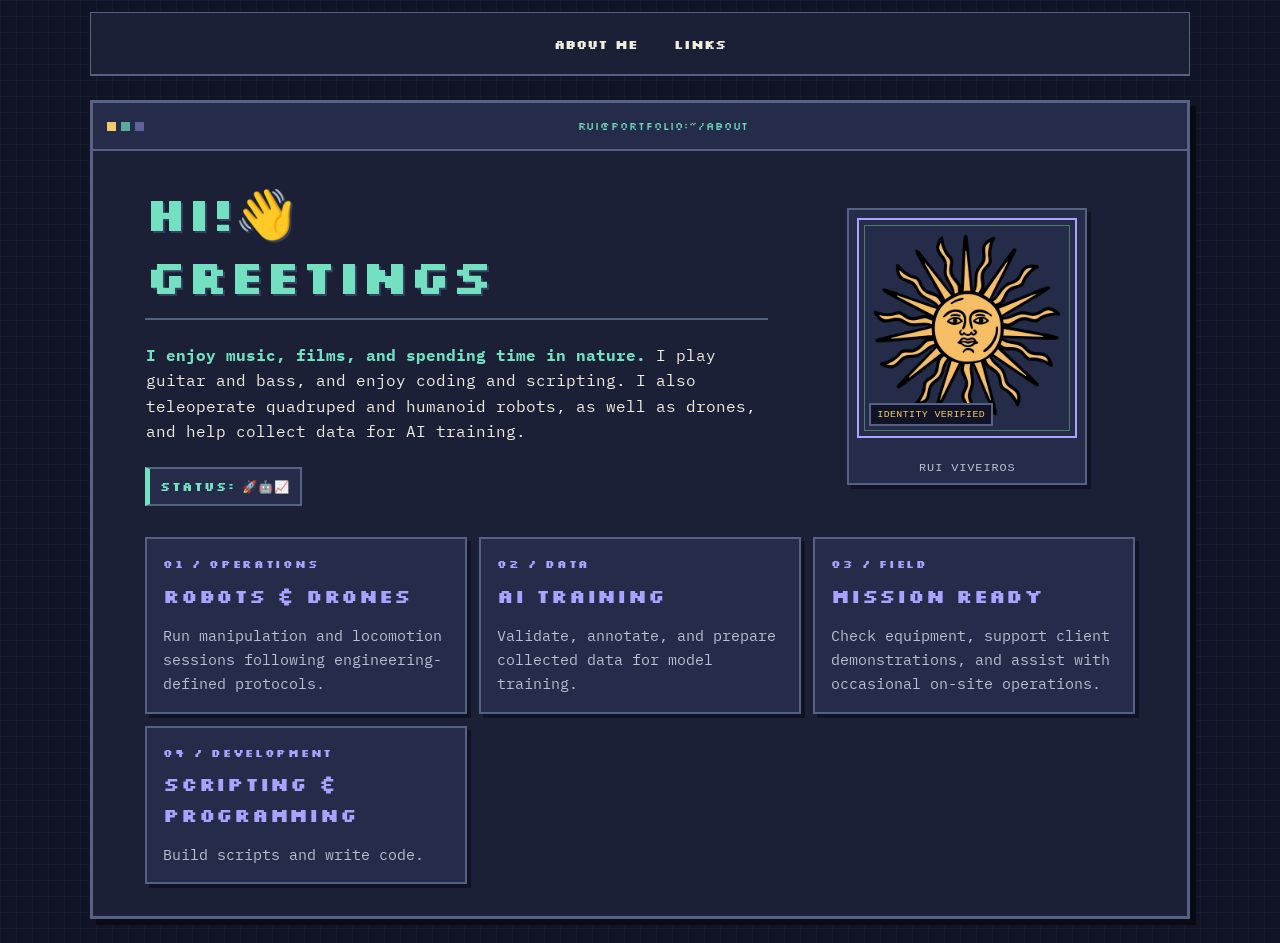
==== commit 12e6d8d2: "Use WebP profile image Co-authored-by: Copilot <223556219+Copilot@users.noreply.github.com>" ====
--- a/index.html
+++ b/index.html
@@ -46,7 +46,7 @@
 
                 <figure class="operator-portrait">
                     <div class="portrait-frame">
-                        <img src="./static/hero.jpeg" alt="Portrait of Rui Viveiros" class="profile-photo">
+                        <img src="./static/hero.webp" alt="Portrait of Rui Viveiros" class="profile-photo">
                         <span class="portrait-status">Identity verified</span>
                     </div>
                     <figcaption>Rui Viveiros</figcaption>
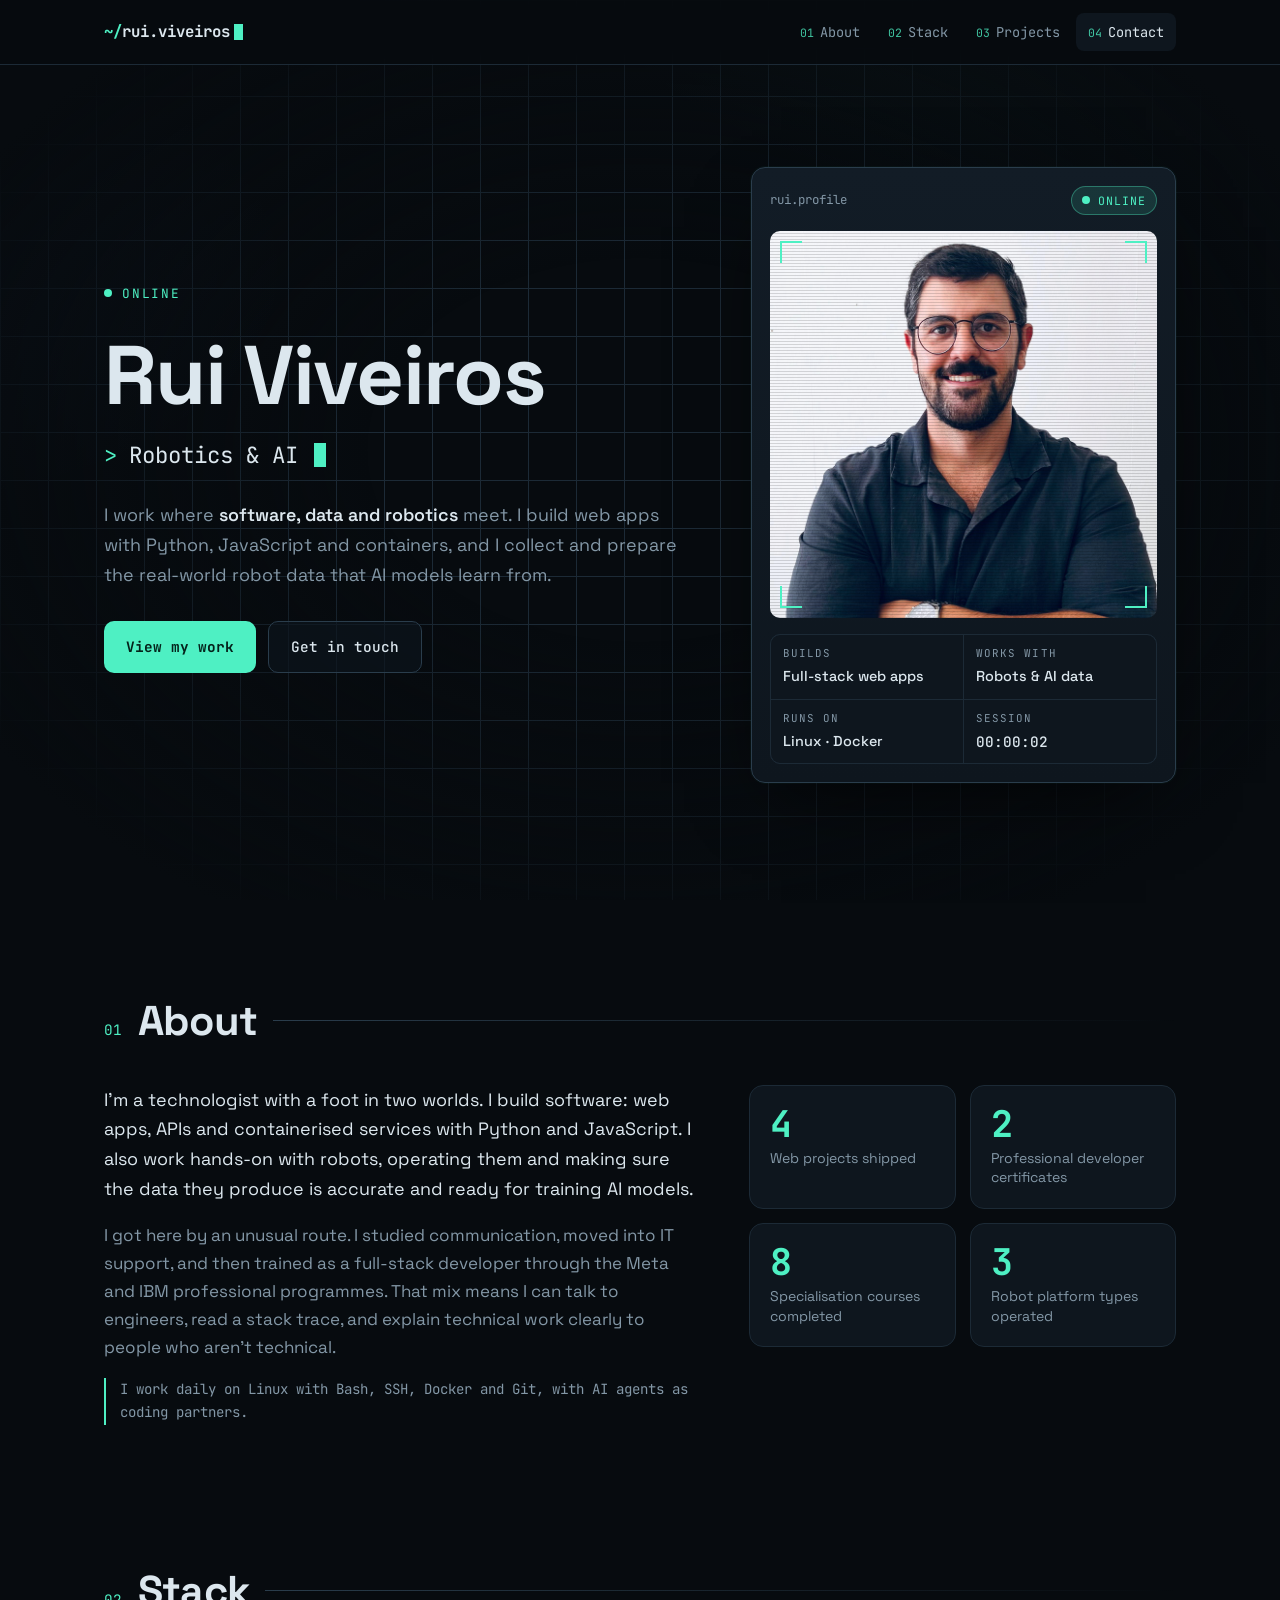
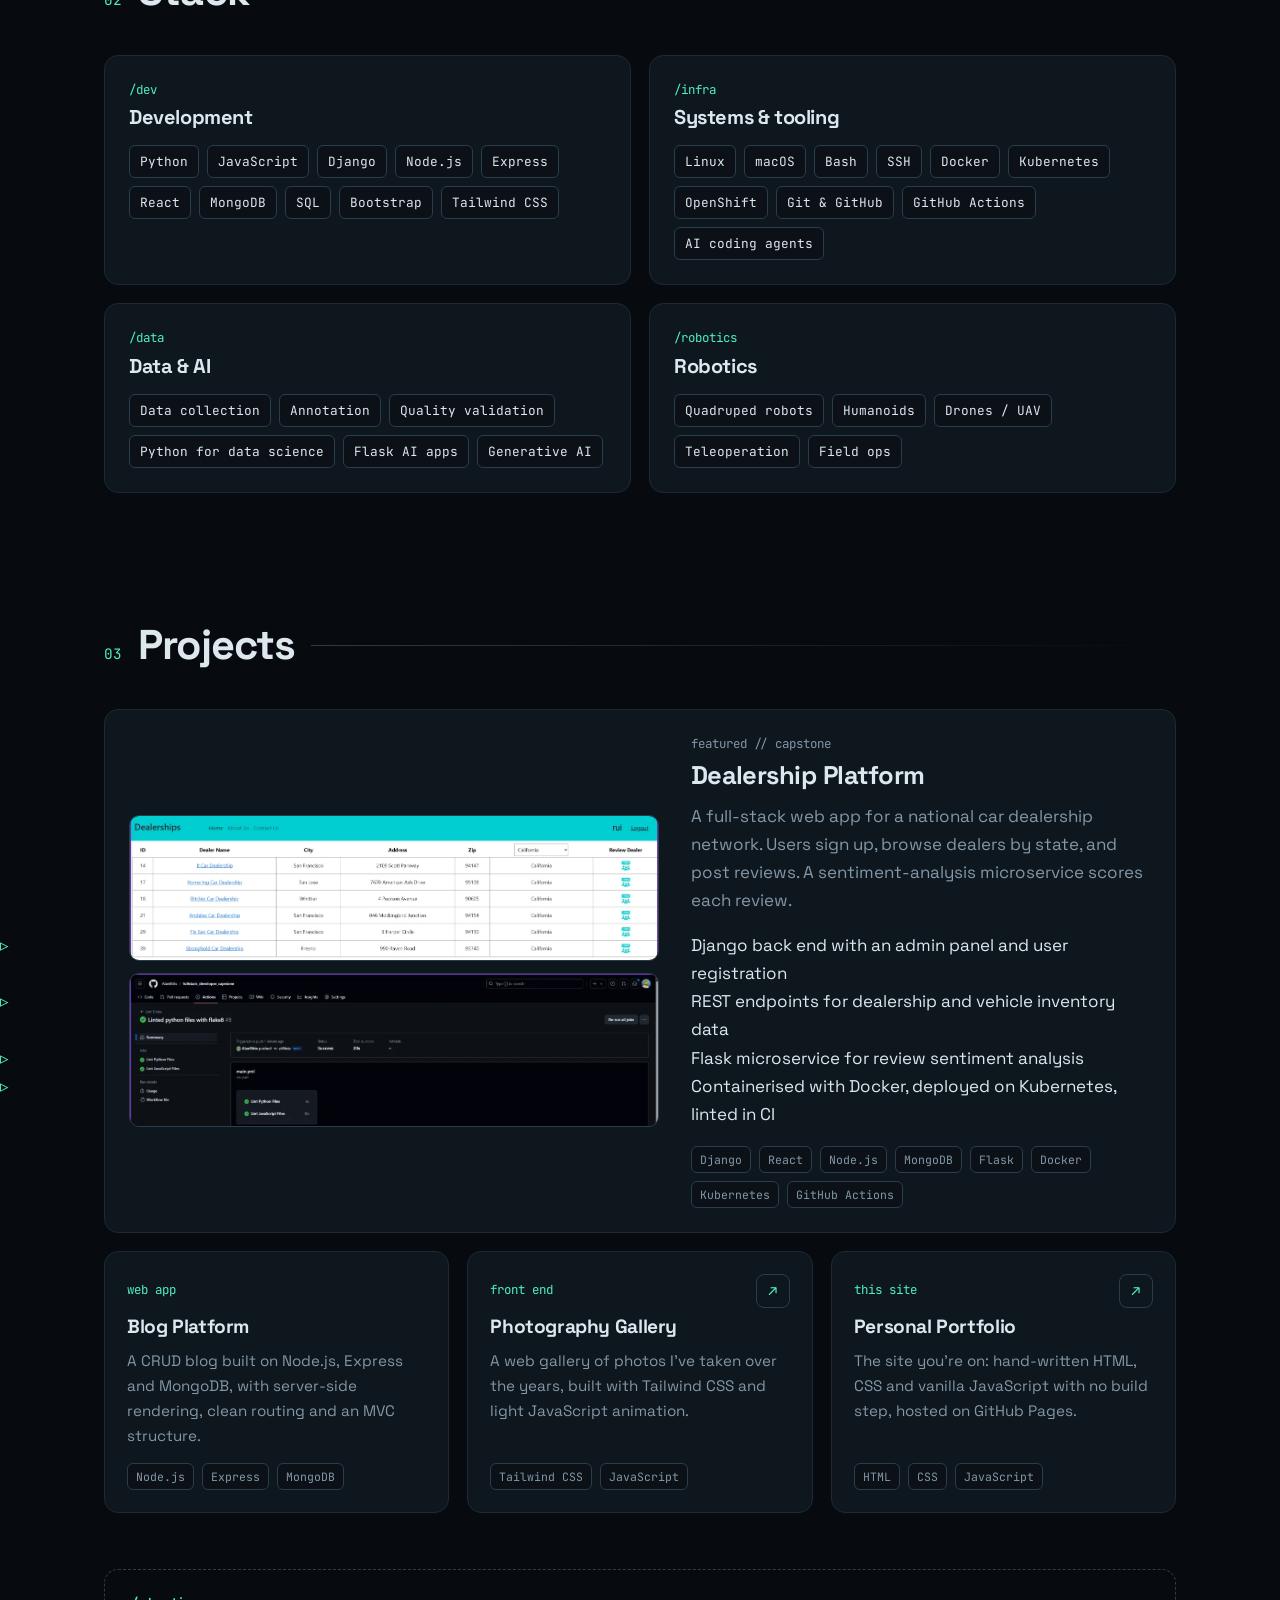
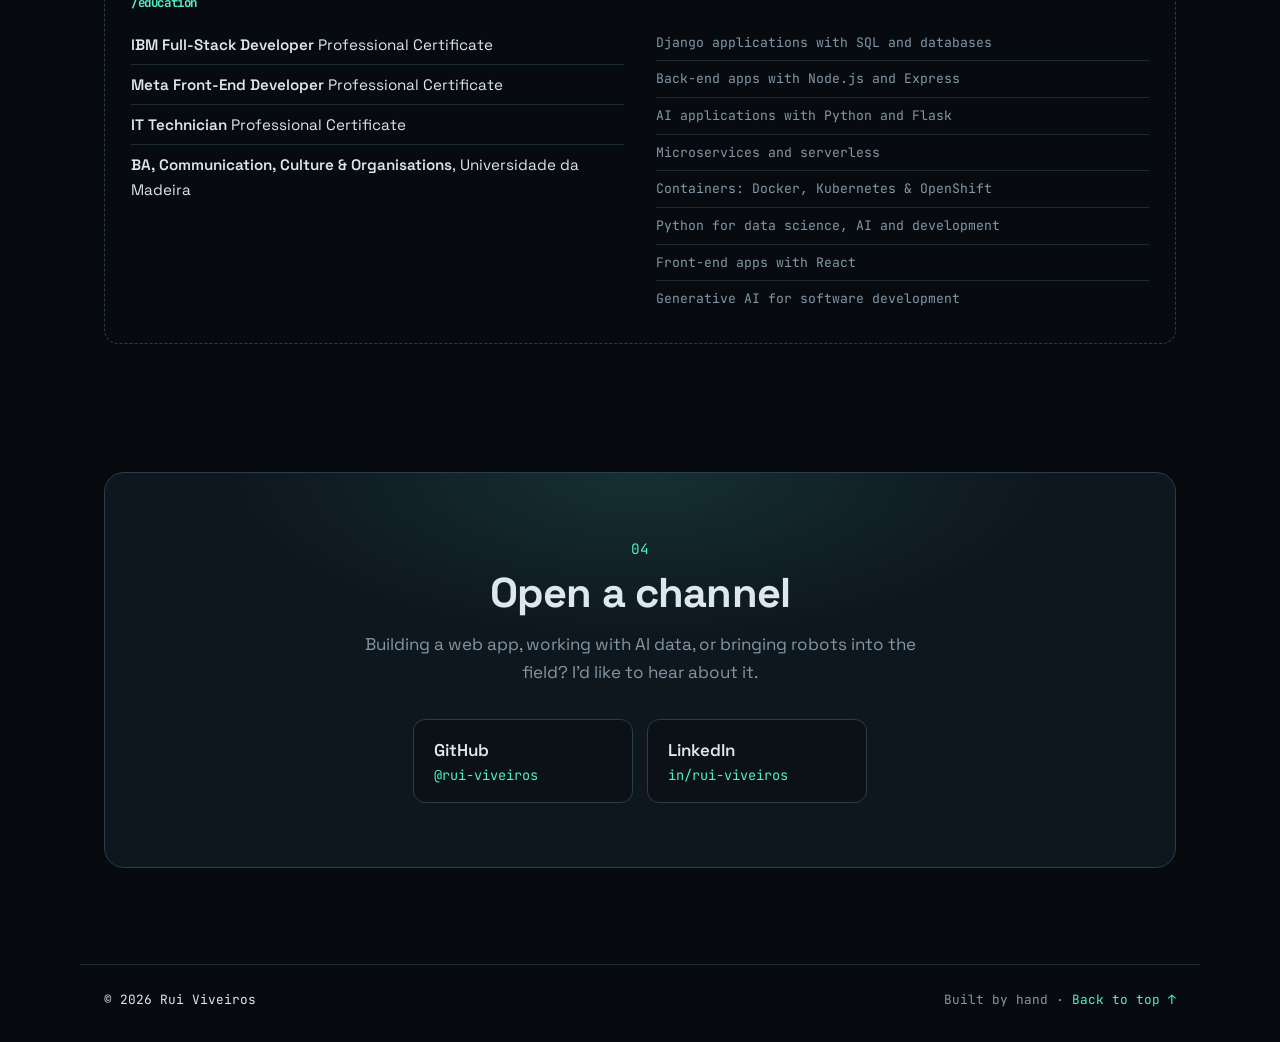
==== commit dfbfb8bd: "Redesign site as a single-page tech portfolio Replace the terminal-style pages with one portfolio pa" ====
--- a/index.html
+++ b/index.html
@@ -1,81 +1,270 @@
+<!DOCTYPE html>
 <html lang="en">
 <head>
+    <meta charset="UTF-8">
+    <meta name="viewport" content="width=device-width, initial-scale=1.0">
+    <title>Rui Viveiros | Robotics, AI Data &amp; Web Development</title>
+    <meta name="description" content="Rui Viveiros works across robotics, AI training data and full-stack web development, with Python, JavaScript and containers.">
+    <meta name="author" content="Rui Viveiros">
+    <meta name="robots" content="index,follow">
+    <meta name="theme-color" content="#070b0f">
+    <meta property="og:title" content="Rui Viveiros | Robotics, AI Data &amp; Web Development">
+    <meta property="og:description" content="Robotics, AI training data and full-stack web development.">
+    <meta property="og:image" content="static/hero.jpeg">
+    <link rel="icon" href="data:image/svg+xml,%3Csvg xmlns='http://www.w3.org/2000/svg' viewBox='0 0 32 32'%3E%3Crect width='32' height='32' rx='6' fill='%23070b0f'/%3E%3Ctext x='5' y='22' font-family='monospace' font-size='16' font-weight='700' fill='%234ef0c3'%3ERV%3C/text%3E%3C/svg%3E">
     <link rel="preconnect" href="https://fonts.googleapis.com">
     <link rel="preconnect" href="https://fonts.gstatic.com" crossorigin>
-    <link href="https://fonts.googleapis.com/css2?family=IBM+Plex+Mono:wght@400;500;600;700&family=Silkscreen:wght@400;700&display=swap" rel="stylesheet">
-    <meta charset="UTF-8">
-    <meta name="viewport" content="width=device-width, initial-scale=1.0">
-    <meta name="HandheldFriendly" content="true">
-    <meta name="author" content="Rui Viveiros">
-    <meta name="language" content="english">
-    <meta name="description" content="Rui Viveiros — exploring robotics, creative tools, and human-centered systems.">
-    <meta name="title" content="Rui Viveiros">
-    <meta name="robots" content="index,follow">
-    <meta name="copyright" content="Copyright 2024 Rui Viveiros">
+    <link href="https://fonts.googleapis.com/css2?family=JetBrains+Mono:wght@400;500;700&family=Space+Grotesk:wght@400;500;600;700&display=swap" rel="stylesheet">
     <link rel="stylesheet" href="css/styles.css">
-    <script src="js/navigation.js" defer></script>
-    <meta name="format-detection" content="telephone=yes"/>
-    <title>Rui Viveiros</title>
+    <script src="js/main.js" defer></script>
 </head>
 <body>
-    <nav class="nav-flex header-nav" role="navigation" aria-label="Main navigation">
-        <button class="header-nav-toggle" type="button" aria-controls="header-nav-links" aria-expanded="false" aria-label="Toggle main navigation">Menu</button>
-        <div class="header-nav-links" id="header-nav-links">
-            <a href="index.html" class="link">About me</a>
-            <a href="links.html" class="link">Links</a>
-        </div>
-    </nav>
-
-    <main id="main-content" role="main">
-        <div class="terminal-header">
-            <div class="window-controls" aria-hidden="true">
-                <span class="window-control red"></span>
-                <span class="window-control yellow"></span>
-                <span class="window-control green"></span>
-            </div>
-            <div class="terminal-title">rui@portfolio:~/about</div>
-        </div>
-
-        <div class="terminal-body">
-            <div class="hero-layout">
-                <div>
-                    <h1>Hi!👋<br>Greetings</h1>
-                    <p class="hero-copy"><strong>I enjoy music, films, and spending time in nature.</strong> I play guitar and bass, and enjoy coding and scripting. I also teleoperate quadruped and humanoid robots, as well as drones, and help collect data for AI training.</p>
-                    <p class="status-line">STATUS: 🚀🤖📈</p>
-                </div>
-
-                <figure class="operator-portrait">
-                    <div class="portrait-frame">
-                        <img src="./static/hero.webp" alt="Portrait of Rui Viveiros" class="profile-photo">
-                        <span class="portrait-status">Identity verified</span>
+    <a class="skip-link" href="#main">Skip to content</a>
+
+    <header class="site-header">
+        <nav class="nav container" aria-label="Main navigation">
+            <a class="brand" href="#top" aria-label="Rui Viveiros, back to top">
+                <span class="brand-prompt">~/</span>rui.viveiros<span class="cursor" aria-hidden="true"></span>
+            </a>
+            <button class="nav-toggle" type="button" aria-controls="nav-links" aria-expanded="false">
+                <span class="sr-only">Toggle navigation</span>
+                <span class="nav-toggle-bar"></span>
+                <span class="nav-toggle-bar"></span>
+            </button>
+            <ul class="nav-links" id="nav-links">
+                <li><a href="#about"><span>01</span>About</a></li>
+                <li><a href="#stack"><span>02</span>Stack</a></li>
+                <li><a href="#projects"><span>03</span>Projects</a></li>
+                <li><a href="#contact"><span>04</span>Contact</a></li>
+            </ul>
+        </nav>
+    </header>
+
+    <main id="main">
+        <!-- HERO -->
+        <section class="hero container" id="top">
+            <div class="hero-copy">
+                <p class="eyebrow"><span class="dot" aria-hidden="true"></span>Online</p>
+                <h1>Rui Viveiros</h1>
+                <p class="hero-role">
+                    <span class="mono accent">&gt;</span>
+                    <span class="typed" data-words="Robotics &amp; AI Data|Full-Stack Developer|Linux &amp; Containers">Robotics &amp; AI Data</span>
+                </p>
+                <p class="hero-lede">
+                    I work where <strong>software, data and robotics</strong> meet. I build web apps with Python,
+                    JavaScript and containers, and I collect and prepare the real-world robot data that AI models learn from.
+                </p>
+                <div class="hero-actions">
+                    <a class="btn btn-primary" href="#projects">View my work</a>
+                    <a class="btn btn-ghost" href="#contact">Get in touch</a>
+                </div>
+            </div>
+
+            <aside class="hero-panel" aria-label="Profile">
+                <div class="panel-head">
+                    <span>rui.profile</span>
+                    <span class="pill"><span class="dot" aria-hidden="true"></span>Online</span>
+                </div>
+                <div class="portrait">
+                    <img src="static/hero.jpeg" alt="Portrait of Rui Viveiros" width="320" height="320">
+                    <span class="corner tl" aria-hidden="true"></span>
+                    <span class="corner tr" aria-hidden="true"></span>
+                    <span class="corner bl" aria-hidden="true"></span>
+                    <span class="corner br" aria-hidden="true"></span>
+                    <span class="scanline" aria-hidden="true"></span>
+                </div>
+                <dl class="telemetry">
+                    <div><dt>Builds</dt><dd>Full-stack web apps</dd></div>
+                    <div><dt>Works with</dt><dd>Robots &amp; AI data</dd></div>
+                    <div><dt>Runs on</dt><dd>Linux · Docker</dd></div>
+                    <div><dt>Session</dt><dd class="mono" id="session-clock">00:00:00</dd></div>
+                </dl>
+            </aside>
+        </section>
+
+        <!-- ABOUT -->
+        <section class="section container" id="about">
+            <header class="section-head">
+                <p class="section-index">01</p>
+                <h2>About</h2>
+            </header>
+            <div class="about-grid">
+                <div class="about-text reveal">
+                    <p>
+                        I'm a technologist with a foot in two worlds. I build software: web apps, APIs and
+                        containerised services with Python and JavaScript. I also work hands-on with robots, operating
+                        them and making sure the data they produce is accurate and ready for training AI models.
+                    </p>
+                    <p>
+                        I got here by an unusual route. I studied communication, moved into IT support, and then trained as a
+                        full-stack developer through the Meta and IBM professional programmes. That mix means I can talk to
+                        engineers, read a stack trace, and explain technical work clearly to people who aren't technical.
+                    </p>
+                    <p class="mono muted">I work daily on Linux with Bash, SSH, Docker and Git, with AI agents as coding partners.</p>
+                </div>
+                <ul class="stats reveal" aria-label="At a glance">
+                    <li><span class="stat-value">4</span><span class="stat-label">Web projects shipped</span></li>
+                    <li><span class="stat-value">2</span><span class="stat-label">Professional developer certificates</span></li>
+                    <li><span class="stat-value">8</span><span class="stat-label">Specialisation courses completed</span></li>
+                    <li><span class="stat-value">3</span><span class="stat-label">Robot platform types operated</span></li>
+                </ul>
+            </div>
+        </section>
+
+        <!-- STACK -->
+        <section class="section container" id="stack">
+            <header class="section-head">
+                <p class="section-index">02</p>
+                <h2>Stack</h2>
+            </header>
+            <div class="stack-grid">
+                <article class="stack-card reveal">
+                    <p class="stack-path">/dev</p>
+                    <h3>Development</h3>
+                    <ul class="tags">
+                        <li>Python</li><li>JavaScript</li><li>Django</li><li>Node.js</li>
+                        <li>Express</li><li>React</li><li>MongoDB</li><li>SQL</li>
+                        <li>Bootstrap</li><li>Tailwind CSS</li>
+                    </ul>
+                </article>
+                <article class="stack-card reveal">
+                    <p class="stack-path">/infra</p>
+                    <h3>Systems &amp; tooling</h3>
+                    <ul class="tags">
+                        <li>Linux</li><li>macOS</li><li>Bash</li><li>SSH</li>
+                        <li>Docker</li><li>Kubernetes</li><li>OpenShift</li>
+                        <li>Git &amp; GitHub</li><li>GitHub Actions</li><li>AI coding agents</li>
+                    </ul>
+                </article>
+                <article class="stack-card reveal">
+                    <p class="stack-path">/data</p>
+                    <h3>Data &amp; AI</h3>
+                    <ul class="tags">
+                        <li>Data collection</li><li>Annotation</li><li>Quality validation</li>
+                        <li>Python for data science</li><li>Flask AI apps</li><li>Generative AI</li>
+                    </ul>
+                </article>
+                <article class="stack-card reveal">
+                    <p class="stack-path">/robotics</p>
+                    <h3>Robotics</h3>
+                    <ul class="tags">
+                        <li>Quadruped robots</li><li>Humanoids</li><li>Drones / UAV</li>
+                        <li>Teleoperation</li><li>Field ops</li>
+                    </ul>
+                </article>
+            </div>
+        </section>
+
+        <!-- PROJECTS -->
+        <section class="section container" id="projects">
+            <header class="section-head">
+                <p class="section-index">03</p>
+                <h2>Projects</h2>
+            </header>
+
+            <article class="project-feature reveal">
+                <div class="project-media">
+                    <figure>
+                        <img src="static/projects/dealership.webp" alt="Dealership platform: table of dealers filtered by state" loading="lazy" width="1151" height="316">
+                    </figure>
+                    <figure>
+                        <img src="static/projects/dealership-ci.webp" alt="GitHub Actions run linting Python and JavaScript files" loading="lazy" width="1147" height="330">
+                    </figure>
+                </div>
+                <div class="project-info">
+                    <p class="stack-path">featured // capstone</p>
+                    <h3>Dealership Platform</h3>
+                    <p>
+                        A full-stack web app for a national car dealership network. Users sign up, browse dealers
+                        by state, and post reviews. A sentiment-analysis microservice scores each review.
+                    </p>
+                    <ul class="feature-list">
+                        <li>Django back end with an admin panel and user registration</li>
+                        <li>REST endpoints for dealership and vehicle inventory data</li>
+                        <li>Flask microservice for review sentiment analysis</li>
+                        <li>Containerised with Docker, deployed on Kubernetes, linted in CI</li>
+                    </ul>
+                    <ul class="tags small">
+                        <li>Django</li><li>React</li><li>Node.js</li><li>MongoDB</li><li>Flask</li><li>Docker</li><li>Kubernetes</li><li>GitHub Actions</li>
+                    </ul>
+                </div>
+            </article>
+
+            <div class="project-grid">
+                <article class="project-card reveal">
+                    <div class="project-card-top">
+                        <span class="stack-path">web app</span>
                     </div>
-                    <figcaption>Rui Viveiros</figcaption>
-                </figure>
-            </div>
-
-            <section class="mission-grid" aria-label="Core responsibilities">
-                <article class="mission-card">
-                    <p class="label">01 / Operations</p>
-                    <h3>Robots & drones</h3>
-                    <p>Run manipulation and locomotion sessions following engineering-defined protocols.</p>
-                </article>
-                <article class="mission-card">
-                    <p class="label">02 / Data</p>
-                    <h3>AI training</h3>
-                    <p>Validate, annotate, and prepare collected data for model training.</p>
-                </article>
-                <article class="mission-card">
-                    <p class="label">03 / Field</p>
-                    <h3>Mission ready</h3>
-                    <p>Check equipment, support client demonstrations, and assist with occasional on-site operations.</p>
-                </article>
-                <article class="mission-card">
-                    <p class="label">04 / Development</p>
-                    <h3>Scripting & programming</h3>
-                    <p>Build scripts and write code.</p>
-                </article>
-            </section>
-        </div>
+                    <h3>Blog Platform</h3>
+                    <p>A CRUD blog built on Node.js, Express and MongoDB, with server-side rendering, clean routing and an MVC structure.</p>
+                    <ul class="tags small"><li>Node.js</li><li>Express</li><li>MongoDB</li></ul>
+                </article>
+                <article class="project-card reveal">
+                    <div class="project-card-top">
+                        <span class="stack-path">front end</span>
+                        <a class="project-link" href="https://alanbitts-gallery.netlify.app/" target="_blank" rel="noopener noreferrer" aria-label="Open the photography gallery (opens in a new tab)">↗</a>
+                    </div>
+                    <h3>Photography Gallery</h3>
+                    <p>A web gallery of photos I've taken over the years, built with Tailwind CSS and light JavaScript animation.</p>
+                    <ul class="tags small"><li>Tailwind CSS</li><li>JavaScript</li></ul>
+                </article>
+                <article class="project-card reveal">
+                    <div class="project-card-top">
+                        <span class="stack-path">this site</span>
+                        <a class="project-link" href="https://github.com/rui-viveiros" target="_blank" rel="noopener noreferrer" aria-label="Open my GitHub profile (opens in a new tab)">↗</a>
+                    </div>
+                    <h3>Personal Portfolio</h3>
+                    <p>The site you're on: hand-written HTML, CSS and vanilla JavaScript with no build step, hosted on GitHub Pages.</p>
+                    <ul class="tags small"><li>HTML</li><li>CSS</li><li>JavaScript</li></ul>
+                </article>
+            </div>
+
+            <div class="certs reveal">
+                <h3 class="certs-title"><span class="stack-path">/education</span></h3>
+                <div class="certs-grid">
+                    <ul>
+                        <li><strong>IBM Full-Stack Developer</strong> Professional Certificate</li>
+                        <li><strong>Meta Front-End Developer</strong> Professional Certificate</li>
+                        <li><strong>IT Technician</strong> Professional Certificate</li>
+                        <li><strong>BA, Communication, Culture &amp; Organisations</strong>, Universidade da Madeira</li>
+                    </ul>
+                    <ul class="muted">
+                        <li>Django applications with SQL and databases</li>
+                        <li>Back-end apps with Node.js and Express</li>
+                        <li>AI applications with Python and Flask</li>
+                        <li>Microservices and serverless</li>
+                        <li>Containers: Docker, Kubernetes &amp; OpenShift</li>
+                        <li>Python for data science, AI and development</li>
+                        <li>Front-end apps with React</li>
+                        <li>Generative AI for software development</li>
+                    </ul>
+                </div>
+            </div>
+        </section>
+
+        <!-- CONTACT -->
+        <section class="section container" id="contact">
+            <div class="contact-card reveal">
+                <p class="section-index">04</p>
+                <h2>Open a channel</h2>
+                <p>Building a web app, working with AI data, or bringing robots into the field? I'd like to hear about it.</p>
+                <div class="contact-links">
+                    <a class="contact-link" href="https://github.com/rui-viveiros" target="_blank" rel="noopener noreferrer">
+                        <span class="contact-label">GitHub</span>
+                        <span class="mono">@rui-viveiros</span>
+                    </a>
+                    <a class="contact-link" href="https://www.linkedin.com/in/rui-viveiros/" target="_blank" rel="noopener noreferrer">
+                        <span class="contact-label">LinkedIn</span>
+                        <span class="mono">in/rui-viveiros</span>
+                    </a>
+                </div>
+            </div>
+        </section>
     </main>
+
+    <footer class="site-footer container">
+        <p class="mono">© <span id="year">2026</span> Rui Viveiros</p>
+        <p class="mono muted">Built by hand · <a href="#top">Back to top ↑</a></p>
+    </footer>
 </body>
 </html>
--- a/css/styles.css
+++ b/css/styles.css
@@ -1,1866 +1,364 @@
+@charset "UTF-8";
+/* ==========================================================================
+   Rui Viveiros — operator portfolio
+   ========================================================================== */
+
 :root {
-    --bg: #07131f;
-    --bg-2: #0b1d2b;
-    --panel: rgba(11, 22, 34, 0.94);
-    --panel-alt: rgba(14, 27, 40, 0.9);
-    --line: rgba(108, 201, 255, 0.38);
-    --line-strong: rgba(106, 227, 180, 0.8);
-    --text: #e6eef9;
-    --muted: #9fb6c9;
-    --green: #6ae3b4;
-    --cyan: #6cc9ff;
-    --blue: #7db5ff;
-    --pink: #ff79d8;
-    --amber: #f9d58b;
-    --shadow: rgba(6, 15, 22, 0.8);
-    --navy: #0c1824;
-}
-
-* {
-    margin: 0;
-    padding: 0;
-    box-sizing: border-box;
-}
-
-html {
-    scroll-behavior: smooth;
-}
+  --bg: #070b0f;
+  --bg-2: #0b1117;
+  --panel: #0e161e;
+  --panel-2: #121c26;
+  --line: #1c2a36;
+  --line-strong: #2a3d4c;
+  --text: #dce7ee;
+  --muted: #8397a6;
+  --accent: #4ef0c3;
+  --accent-dim: rgba(78, 240, 195, 0.12);
+  --amber: #ffb547;
+  --radius: 14px;
+  --font-sans: "Space Grotesk", system-ui, -apple-system, "Segoe UI", sans-serif;
+  --font-mono: "JetBrains Mono", ui-monospace, "SFMono-Regular", Menlo, monospace;
+  --max: 1120px;
+  --header-h: 64px;
+  color-scheme: dark;
+}
+
+*, *::before, *::after { box-sizing: border-box; }
+
+html { scroll-behavior: smooth; scroll-padding-top: calc(var(--header-h) + 16px); }
 
 body {
-    background:
-        radial-gradient(circle at top, rgba(108, 201, 255, 0.12), transparent 38%),
-        linear-gradient(135deg, var(--bg) 0%, var(--bg-2) 100%);
-    color: var(--text);
-    font-size: 16px;
-    font-family: 'Courier Prime', 'SFMono-Regular', 'Consolas', 'Liberation Mono', 'Menlo', monospace;
-    line-height: 1.65;
-    min-height: 100vh;
-    position: relative;
-    overflow-x: hidden;
-}
-
+  margin: 0;
+  background-color: var(--bg);
+  background-image:
+    radial-gradient(900px 500px at 85% -10%, rgba(78, 240, 195, 0.08), transparent 60%),
+    radial-gradient(700px 400px at -10% 30%, rgba(80, 140, 255, 0.06), transparent 60%),
+    linear-gradient(var(--line) 1px, transparent 1px),
+    linear-gradient(90deg, var(--line) 1px, transparent 1px);
+  background-size: auto, auto, 48px 48px, 48px 48px;
+  background-attachment: fixed;
+  color: var(--text);
+  font-family: var(--font-sans);
+  font-size: 17px;
+  line-height: 1.65;
+  -webkit-font-smoothing: antialiased;
+}
+
+/* fade grid toward edges */
 body::before {
-    content: '';
-    position: fixed;
-    inset: 0;
-    background: repeating-linear-gradient(
-        180deg,
-        rgba(108, 201, 255, 0.03) 0,
-        rgba(108, 201, 255, 0.03) 1px,
-        transparent 1px,
-        transparent 3px
-    );
-    pointer-events: none;
-    z-index: 0;
-}
-
-main,
-.nav-flex,
-.terminal-window {
-    position: relative;
-    z-index: 1;
-}
-
-img {
-    max-width: 100%;
-    display: block;
-}
-
-p {
-    margin-bottom: 1rem;
-    color: var(--muted);
-}
-
-h1,
-h2,
-h3 {
-    color: var(--green);
-    margin: 0 0 0.9rem;
-    font-weight: 700;
-    letter-spacing: 0.04em;
-}
-
-h1 {
-    font-size: clamp(2.2rem, 3vw, 4rem);
-    line-height: 1.08;
-    margin-top: 0.2rem;
-    margin-bottom: 1.4rem;
-    border-bottom: 1px solid var(--line-strong);
-    padding-bottom: 0.7rem;
-}
-
-h2 {
-    font-size: clamp(1.5rem, 2vw, 2.5rem);
-    border-left: 3px solid var(--green);
-    padding-left: 0.8rem;
-    letter-spacing: 0.08em;
-}
-
-h3 {
-    color: var(--cyan);
-    font-size: 1.2rem;
-    margin-bottom: 0.6rem;
-}
-
-a {
-    color: var(--cyan);
-    text-decoration: none;
-    position: relative;
-    transition: color 0.2s ease, opacity 0.2s ease;
-    font-weight: 700;
-}
-
-a::after {
-    content: '';
-    position: absolute;
-    left: 0;
-    bottom: -0.12rem;
-    width: 0;
-    height: 1px;
-    background: var(--pink);
-    transition: width 0.2s ease;
-}
-
-a:hover,
-a:focus-visible {
-    color: var(--pink);
-}
-
-a:hover::after,
-a:focus-visible::after {
-    width: 100%;
-}
-
-button,
-input,
-textarea {
-    font: inherit;
-}
-
-button {
-    background: transparent;
-    color: var(--green);
-    border: 1px solid var(--line-strong);
-    border-radius: 0.3rem;
-    padding: 0.8rem 1.1rem;
-    font-weight: 700;
-    letter-spacing: 0.08em;
-    text-transform: uppercase;
-    cursor: pointer;
-    transition: transform 0.2s ease, box-shadow 0.2s ease, border-color 0.2s ease;
-}
-
-button:hover,
-button:focus-visible {
-    transform: translateY(-1px);
-    border-color: var(--green);
-    box-shadow: 0 0 18px rgba(106, 227, 180, 0.18);
-}
-
-main {
-    max-width: 1100px;
-    margin: 2rem auto;
-    padding: 0;
-    border-radius: 2.4rem;
-    overflow: hidden;
-    box-shadow: inset 0 0 0 1px rgba(108, 201, 255, 0.16), inset 0 14px 30px rgba(255, 255, 255, 0.02), 0 20px 50px rgba(0, 0, 0, 0.28);
-}
-
-.terminal-window {
-    background: rgba(5, 10, 12, 0.96);
-    border: 2px solid rgba(146, 161, 157, 0.7);
-    border-radius: 0;
-    overflow: hidden;
-    box-shadow: inset 0 0 0 2px rgba(26, 35, 39, 0.9), 0 12px 26px rgba(0, 0, 0, 0.28);
-}
-
-.terminal-header {
-    display: flex;
-    align-items: center;
-    justify-content: space-between;
-    gap: 1rem;
-    background: linear-gradient(180deg, #2c2d2c 0%, #1b1d1c 100%);
-    border-bottom: 2px solid rgba(146, 161, 157, 0.7);
-    padding: 0.6rem 0.85rem;
-    border-radius: 0;
-}
-
-.window-controls {
-    display: flex;
-    align-items: center;
-    gap: 0.4rem;
-    padding-left: 0.15rem;
-}
-
-.window-control {
-    width: 0.7rem;
-    height: 0.7rem;
-    border-radius: 0;
-    display: inline-block;
-    border: 1px solid rgba(255, 255, 255, 0.18);
-    box-shadow: inset 0 0 0 1px rgba(0, 0, 0, 0.2);
-}
-
-.window-control.red { background: #a52a2a; }
-.window-control.yellow { background: #c28b1f; }
-.window-control.green { background: #2d6b3d; }
-
-.terminal-title {
-    color: #dfe5d3;
-    font-size: 0.68rem;
-    letter-spacing: 0.18em;
-    text-transform: lowercase;
-    text-align: center;
-    flex: 1;
-    opacity: 0.95;
-    text-shadow: 1px 1px 0 rgba(0, 0, 0, 0.65);
-}
-
-.terminal-body {
-    padding: 2rem clamp(1.1rem, 3vw, 2.5rem) 2.2rem;
-    background: rgba(10, 17, 12, 0.95);
-    border-top: 1px solid rgba(255, 255, 255, 0.04);
-}
-
+  content: "";
+  position: fixed;
+  inset: 0;
+  pointer-events: none;
+  background: radial-gradient(ellipse at center, transparent 30%, var(--bg) 85%);
+  z-index: -1;
+}
+
+img { max-width: 100%; height: auto; display: block; }
+a { color: inherit; }
+h1, h2, h3 { line-height: 1.15; margin: 0; letter-spacing: -0.02em; }
+p { margin: 0 0 1em; }
+ul { margin: 0; padding: 0; list-style: none; }
+
+.container { width: 100%; max-width: var(--max); margin: 0 auto; padding: 0 24px; }
+.mono { font-family: var(--font-mono); }
+.muted { color: var(--muted); }
+.accent { color: var(--accent); }
+.sr-only {
+  position: absolute; width: 1px; height: 1px; padding: 0; margin: -1px;
+  overflow: hidden; clip: rect(0 0 0 0); white-space: nowrap; border: 0;
+}
+
+.skip-link {
+  position: absolute; left: 16px; top: -48px; z-index: 100;
+  background: var(--accent); color: var(--bg); padding: 8px 14px; border-radius: 8px;
+  font-family: var(--font-mono); font-weight: 700; text-decoration: none;
+}
+.skip-link:focus { top: 12px; }
+
+:focus-visible { outline: 2px solid var(--accent); outline-offset: 3px; border-radius: 6px; }
+
+.dot {
+  display: inline-block; width: 8px; height: 8px; border-radius: 50%;
+  background: var(--accent); box-shadow: 0 0 0 0 rgba(78, 240, 195, 0.6);
+  animation: pulse 2s infinite;
+}
+@keyframes pulse {
+  0% { box-shadow: 0 0 0 0 rgba(78, 240, 195, 0.55); }
+  70% { box-shadow: 0 0 0 8px rgba(78, 240, 195, 0); }
+  100% { box-shadow: 0 0 0 0 rgba(78, 240, 195, 0); }
+}
+
+.pill {
+  display: inline-flex; align-items: center; gap: 8px;
+  padding: 4px 10px; border: 1px solid rgba(78, 240, 195, 0.35); border-radius: 999px;
+  background: var(--accent-dim); color: var(--accent);
+  font-family: var(--font-mono); font-size: 0.72rem; text-transform: uppercase; letter-spacing: 0.08em;
+}
+
+/* ---------- Header ---------- */
+.site-header {
+  position: sticky; top: 0; z-index: 50;
+  background: rgba(7, 11, 15, 0.78);
+  backdrop-filter: blur(12px);
+  -webkit-backdrop-filter: blur(12px);
+  border-bottom: 1px solid var(--line);
+}
+.nav { display: flex; align-items: center; justify-content: space-between; height: var(--header-h); }
+
+.brand {
+  font-family: var(--font-mono); font-weight: 700; font-size: 0.98rem; text-decoration: none;
+  display: inline-flex; align-items: center;
+}
+.brand-prompt { color: var(--accent); }
+.cursor {
+  width: 9px; height: 1.05em; margin-left: 4px; background: var(--accent);
+  animation: blink 1.1s steps(1) infinite;
+}
+@keyframes blink { 50% { opacity: 0; } }
+
+.nav-links { display: flex; gap: 4px; }
+.nav-links a {
+  display: inline-flex; align-items: baseline; gap: 6px;
+  padding: 8px 12px; border-radius: 8px;
+  font-family: var(--font-mono); font-size: 0.85rem; text-decoration: none; color: var(--muted);
+  transition: color .2s, background-color .2s;
+}
+.nav-links a span { color: var(--accent); font-size: 0.72rem; opacity: 0.8; }
+.nav-links a:hover, .nav-links a.is-active { color: var(--text); background: var(--panel); }
+
+.nav-toggle {
+  display: none; width: 42px; height: 42px; border-radius: 10px;
+  border: 1px solid var(--line-strong); background: var(--panel); cursor: pointer;
+  flex-direction: column; align-items: center; justify-content: center; gap: 6px;
+}
+.nav-toggle-bar { width: 18px; height: 2px; background: var(--text); transition: transform .25s; }
+.nav-toggle[aria-expanded="true"] .nav-toggle-bar:first-of-type { transform: translateY(4px) rotate(45deg); }
+.nav-toggle[aria-expanded="true"] .nav-toggle-bar:last-of-type { transform: translateY(-4px) rotate(-45deg); }
+
+/* ---------- Hero ---------- */
+.hero {
+  display: grid; grid-template-columns: 1.25fr 0.9fr; gap: 56px; align-items: center;
+  min-height: calc(100vh - var(--header-h)); padding-top: 56px; padding-bottom: 72px;
+}
 .eyebrow {
-    color: var(--green);
-    text-transform: uppercase;
-    letter-spacing: 0.22em;
-    font-size: 0.72rem;
-    margin-bottom: 1.15rem;
-    font-weight: 700;
-}
-
-.hero-layout {
-    display: grid;
-    grid-template-columns: 1.3fr 0.7fr;
-    gap: 2rem;
-    align-items: center;
-    margin-bottom: 1.4rem;
-}
-
-.hero-copy {
-    max-width: 44rem;
-    color: var(--text);
-    font-size: 1.06rem;
-    margin-bottom: 1.1rem;
-}
-
-.hero-copy strong {
-    color: var(--cyan);
-    font-weight: 700;
-}
-
-.status-line {
-    display: inline-block;
-    margin: 0 0 2rem;
-    padding: 0.6rem 0.8rem;
-    background: rgba(106, 227, 180, 0.08);
-    border: 1px solid rgba(106, 227, 180, 0.3);
-    color: var(--green);
-    letter-spacing: 0.12em;
-    text-transform: uppercase;
-    font-size: 0.72rem;
-    font-weight: 700;
-}
-
-.operator-portrait {
-    margin: 0;
-}
-
-.portrait-frame {
-    position: relative;
-    max-width: 240px;
-    margin-left: auto;
-    margin-right: 0;
-}
-
-.profile-photo {
-    width: 100%;
-    border-radius: 1.2rem;
-    border: 2px solid rgba(106, 227, 180, 0.9);
-    box-shadow: 0 0 28px rgba(106, 227, 180, 0.18);
-    object-fit: cover;
-    aspect-ratio: 1;
-}
-
-.portrait-status {
-    position: absolute;
-    left: 0.75rem;
-    bottom: 0.75rem;
-    background: rgba(7, 18, 26, 0.9);
-    border: 1px solid rgba(108, 201, 255, 0.6);
-    color: var(--cyan);
-    font-size: 0.62rem;
-    letter-spacing: 0.14em;
-    padding: 0.4rem 0.55rem;
-    text-transform: uppercase;
-}
-
-.operator-portrait figcaption {
-    margin-top: 0.9rem;
-    color: var(--muted);
-    font-size: 0.84rem;
-    letter-spacing: 0.12em;
-    text-transform: uppercase;
-    text-align: right;
-}
-
-.operator-portrait figcaption span {
-    color: var(--cyan);
-}
-
-.mission-grid {
-    display: grid;
-    grid-template-columns: repeat(3, minmax(0, 1fr));
-    gap: 1.1rem;
-    margin-top: 1.2rem;
-}
-
-.mission-card {
-    background: rgba(12, 24, 35, 0.9);
-    border: 1px solid var(--line);
-    border-radius: 0.8rem;
-    padding: 1.2rem 1rem 1rem;
-    min-height: 170px;
-    transition: transform 0.18s ease, border-color 0.18s ease, box-shadow 0.18s ease;
-}
-
-.mission-card:hover {
-    transform: translateY(-3px);
-    border-color: rgba(106, 227, 180, 0.7);
-    box-shadow: 0 0 24px rgba(106, 227, 180, 0.08);
-}
-
-.mission-card .label {
-    color: var(--cyan);
-    text-transform: uppercase;
-    letter-spacing: 0.15em;
-    font-size: 0.7rem;
-    margin-bottom: 0.8rem;
-}
-
-.mission-card h3 {
-    margin-bottom: 0.7rem;
-}
-
-.mission-card p:last-child {
-    margin-bottom: 0;
-}
-
-.nav-flex {
-    display: flex;
-    flex-wrap: wrap;
-    align-items: center;
-    justify-content: center;
-    max-width: 1100px;
-    margin: 1.5rem auto 0;
-    padding: 0.9rem 1rem;
-    gap: 0.75rem;
-    background: rgba(11, 23, 34, 0.82);
-    border: 1px solid var(--line);
-    border-radius: 0.9rem;
-    box-shadow: 0 10px 26px rgba(0, 0, 0, 0.18);
-}
-
-.header-nav-links {
-    display: flex;
-    flex-wrap: wrap;
-    justify-content: center;
-    gap: 0.4rem;
-}
-
-.header-nav-links a {
-    display: inline-flex;
-    align-items: center;
-    justify-content: center;
-    min-height: 2.6rem;
-    padding: 0.5rem 0.95rem;
-    color: var(--text);
-    text-transform: uppercase;
-    letter-spacing: 0.12em;
-    font-size: 0.72rem;
-    border: 1px solid transparent;
-    border-radius: 0.45rem;
-}
-
-.header-nav-links a:hover,
-.header-nav-links a:focus-visible {
-    border-color: rgba(108, 201, 255, 0.6);
-    background: rgba(108, 201, 255, 0.06);
-    color: var(--green);
-}
-
-.header-nav-links a::after {
-    display: none;
-}
-
-.header-nav-toggle {
-    display: none;
-}
-
-.bottom-nav {
-    display: flex;
-    justify-content: center;
-    margin: 2rem 0 0;
-}
-
-.home-button {
-    display: inline-flex;
-    align-items: center;
-    justify-content: center;
-    min-height: 2.8rem;
-    padding: 0.7rem 1.2rem;
-    border: 1px solid rgba(106, 227, 180, 0.65);
-    background: rgba(106, 227, 180, 0.08);
-    color: var(--green);
-    letter-spacing: 0.14em;
-    text-transform: uppercase;
-    font-weight: 700;
-}
-
-.home-button::after {
-    display: none;
-}
-
-.home-button:hover,
-.home-button:focus-visible {
-    background: rgba(106, 227, 180, 0.14);
-    box-shadow: 0 0 18px rgba(106, 227, 180, 0.12);
-}
-
-.socials-shell {
-    padding: 2rem 1rem 2.5rem;
-}
-
-.socials-grid {
-    display: grid;
-    grid-template-columns: repeat(auto-fit, minmax(220px, 1fr));
-    gap: 1rem;
-    margin-top: 1.5rem;
-}
-
-.social-card {
-    display: flex;
-    flex-direction: column;
-    justify-content: center;
-    gap: 0.55rem;
-    min-height: 140px;
-    padding: 1.3rem 1rem;
-    border: 1px solid var(--line);
-    border-radius: 0.8rem;
-    background: rgba(12, 24, 35, 0.9);
-    transition: transform 0.18s ease, border-color 0.18s ease, box-shadow 0.18s ease;
-}
-
-.social-card:hover,
-.social-card:focus-visible {
-    transform: translateY(-2px);
-    border-color: rgba(106, 227, 180, 0.8);
-    box-shadow: 0 0 24px rgba(106, 227, 180, 0.08);
-}
-
-.social-card::after {
-    display: none;
-}
-
-.social-label {
-    color: var(--green);
-    font-size: 1rem;
-    letter-spacing: 0.14em;
-    text-transform: uppercase;
-    font-weight: 700;
-}
-
-.social-handle {
-    color: var(--text);
-    font-size: 0.9rem;
-    word-break: break-word;
-}
-
-.accordion {
-    border: 1px solid var(--line);
-    border-radius: 0.8rem;
-    overflow: hidden;
-    background: rgba(12, 24, 35, 0.7);
-    margin: 1rem 0;
-}
-
-.accordion details {
-    width: 100%;
-}
-
-.accordion summary {
-    display: block;
-    list-style: none;
-    cursor: pointer;
-    background: rgba(108, 201, 255, 0.04);
-    padding: 1rem 1.1rem;
-    color: var(--green);
-    font-weight: 700;
-    text-transform: uppercase;
-    letter-spacing: 0.08em;
-}
-
-.accordion summary::-webkit-details-marker {
-    display: none;
-}
-
-.accordion summary span {
-    display: flex;
-    justify-content: space-between;
-    align-items: center;
-    gap: 1rem;
-}
-
-.accordion summary span::after {
-    content: '›';
-    font-size: 1.3rem;
-    transform: rotate(90deg);
-    transition: transform 0.2s ease;
-    color: var(--cyan);
-}
-
-.accordion details[open] summary {
-    border-bottom: 1px solid var(--line);
-}
-
-.accordion details[open] summary span::after {
-    transform: rotate(270deg);
-}
-
-.accordion .content {
-    display: grid;
-    grid-template-rows: 0fr;
-    transition: grid-template-rows 0.2s ease;
-    background: rgba(9, 16, 22, 0.7);
-}
-
-.accordion .content .inner {
-    overflow: hidden;
-    padding: 1rem 1.1rem 1.2rem;
-    color: var(--muted);
-}
-
-.accordion details[open] + .content {
-    grid-template-rows: 1fr;
+  display: inline-flex; align-items: center; gap: 10px; margin-bottom: 24px;
+  font-family: var(--font-mono); font-size: 0.8rem; text-transform: uppercase; letter-spacing: 0.14em;
+  color: var(--accent);
+}
+.hero h1 { font-size: clamp(2.8rem, 7vw, 5.2rem); font-weight: 700; }
+.hero-role {
+  display: flex; align-items: center; gap: 12px; margin: 14px 0 26px;
+  font-family: var(--font-mono); font-size: clamp(1.05rem, 2.2vw, 1.4rem); color: var(--text);
+  min-height: 1.6em;
+}
+.typed::after {
+  content: ""; display: inline-block; width: 0.55em; height: 1.1em; margin-left: 3px;
+  background: var(--accent); vertical-align: -0.18em; animation: blink 1.1s steps(1) infinite;
+}
+.hero-lede { max-width: 56ch; color: var(--muted); font-size: 1.12rem; }
+.hero-lede strong { color: var(--text); font-weight: 600; }
+
+.hero-actions { display: flex; flex-wrap: wrap; gap: 12px; margin-top: 32px; }
+.btn {
+  display: inline-flex; align-items: center; justify-content: center; gap: 8px;
+  padding: 13px 22px; border-radius: 10px; text-decoration: none;
+  font-family: var(--font-mono); font-size: 0.9rem; font-weight: 500;
+  transition: transform .15s, background-color .2s, border-color .2s, color .2s;
+}
+.btn:hover { transform: translateY(-2px); }
+.btn-primary { background: var(--accent); color: #04221a; font-weight: 700; }
+.btn-primary:hover { background: #7cf6d4; }
+.btn-ghost { border: 1px solid var(--line-strong); color: var(--text); background: rgba(14, 22, 30, 0.6); }
+.btn-ghost:hover { border-color: var(--accent); color: var(--accent); }
+
+.hero-panel {
+  background: linear-gradient(180deg, var(--panel-2), var(--panel));
+  border: 1px solid var(--line-strong); border-radius: var(--radius); padding: 18px;
+  box-shadow: 0 30px 80px -30px rgba(0, 0, 0, 0.8), 0 0 0 1px rgba(78, 240, 195, 0.04);
+}
+.panel-head {
+  display: flex; align-items: center; justify-content: space-between; gap: 12px; margin-bottom: 16px;
+  font-family: var(--font-mono); font-size: 0.78rem; color: var(--muted);
+}
+.portrait { position: relative; border-radius: 10px; overflow: hidden; aspect-ratio: 1 / 1; background: var(--bg-2); }
+.portrait img { width: 100%; height: 100%; object-fit: cover; filter: saturate(0.85) contrast(1.05); }
+.portrait::after {
+  content: ""; position: absolute; inset: 0; pointer-events: none;
+  background: repeating-linear-gradient(0deg, rgba(0,0,0,0.14) 0 1px, transparent 1px 3px);
+  mix-blend-mode: multiply;
+}
+.corner { position: absolute; width: 22px; height: 22px; border: 2px solid var(--accent); z-index: 2; }
+.corner.tl { top: 10px; left: 10px; border-right: 0; border-bottom: 0; }
+.corner.tr { top: 10px; right: 10px; border-left: 0; border-bottom: 0; }
+.corner.bl { bottom: 10px; left: 10px; border-right: 0; border-top: 0; }
+.corner.br { bottom: 10px; right: 10px; border-left: 0; border-top: 0; }
+.scanline {
+  position: absolute; left: 0; right: 0; height: 60px; top: -60px; z-index: 1;
+  background: linear-gradient(180deg, transparent, rgba(78, 240, 195, 0.18), transparent);
+  animation: scan 5s linear infinite;
+}
+@keyframes scan { to { top: 100%; } }
+
+.telemetry {
+  display: grid; grid-template-columns: 1fr 1fr; gap: 1px; margin: 16px 0 0;
+  background: var(--line); border: 1px solid var(--line); border-radius: 10px; overflow: hidden;
+}
+.telemetry div { background: var(--panel); padding: 10px 12px; }
+.telemetry dt { font-family: var(--font-mono); font-size: 0.68rem; text-transform: uppercase; letter-spacing: 0.1em; color: var(--muted); }
+.telemetry dd { margin: 2px 0 0; font-size: 0.9rem; font-weight: 500; }
+
+/* ---------- Sections ---------- */
+.section { padding-top: 96px; padding-bottom: 32px; }
+.section-head { display: flex; align-items: baseline; gap: 16px; margin-bottom: 40px; }
+.section-head::after { content: ""; flex: 1; height: 1px; background: linear-gradient(90deg, var(--line-strong), transparent); align-self: center; }
+.section-index { margin: 0; font-family: var(--font-mono); color: var(--accent); font-size: 0.9rem; }
+.section h2 { font-size: clamp(1.9rem, 4vw, 2.6rem); }
+
+/* About */
+.about-grid { display: grid; grid-template-columns: 1.4fr 1fr; gap: 48px; align-items: start; }
+.about-text p { color: var(--muted); }
+.about-text p:first-child { color: var(--text); font-size: 1.12rem; }
+.about-text .mono { font-size: 0.88rem; border-left: 2px solid var(--accent); padding-left: 14px; }
+
+.stats { display: grid; grid-template-columns: 1fr 1fr; gap: 14px; }
+.stats li {
+  background: var(--panel); border: 1px solid var(--line); border-radius: var(--radius);
+  padding: 20px; display: flex; flex-direction: column; gap: 6px;
+}
+.stat-value { font-family: var(--font-mono); font-size: 2.3rem; font-weight: 700; color: var(--accent); line-height: 1; }
+.stat-label { color: var(--muted); font-size: 0.88rem; line-height: 1.4; }
+
+  content: ""; position: absolute; left: 155px; top: 10px; width: 11px; height: 11px; border-radius: 50%;
+  background: var(--bg); border: 2px solid var(--line-strong);
+}
+  background: var(--panel); border: 1px solid var(--line); border-radius: var(--radius); padding: 24px 26px;
+  transition: border-color .2s;
+}
+.feature-list li { position: relative; padding-left: 20px; color: var(--muted); margin-bottom: 8px; }
+.feature-list li::before { content: "\25B9"; position: absolute; left: 0; color: var(--accent); }
+
+/* Stack */
+.stack-grid { display: grid; grid-template-columns: repeat(2, 1fr); gap: 18px; }
+.stack-card {
+  background: var(--panel); border: 1px solid var(--line); border-radius: var(--radius); padding: 24px;
+  transition: border-color .2s, transform .2s;
+}
+.stack-card:hover { border-color: rgba(78, 240, 195, 0.35); transform: translateY(-3px); }
+.stack-path { display: block; margin: 0 0 6px; font-family: var(--font-mono); font-size: 0.78rem; color: var(--accent); text-transform: lowercase; }
+.stack-card h3 { font-size: 1.25rem; margin-bottom: 16px; }
+
+.tags { display: flex; flex-wrap: wrap; gap: 8px; }
+.tags li {
+  font-family: var(--font-mono); font-size: 0.8rem; padding: 5px 10px; border-radius: 6px;
+  background: var(--bg-2); border: 1px solid var(--line-strong); color: var(--text);
+}
+.tags.small li { font-size: 0.72rem; padding: 3px 8px; color: var(--muted); }
+
+/* Projects */
+.project-feature {
+  display: grid; grid-template-columns: 1.15fr 1fr; gap: 32px; align-items: center;
+  background: var(--panel); border: 1px solid var(--line); border-radius: var(--radius); padding: 24px;
+  margin-bottom: 18px;
+}
+.project-media { display: grid; gap: 12px; }
+.project-media figure {
+  margin: 0; border-radius: 10px; overflow: hidden; border: 1px solid var(--line-strong); background: #fff;
+}
+.project-info h3 { font-size: 1.6rem; margin-bottom: 12px; }
+.project-info > p { color: var(--muted); }
+.feature-list { margin-bottom: 18px; }
+
+.project-grid { display: grid; grid-template-columns: repeat(3, 1fr); gap: 18px; }
+.project-card {
+  display: flex; flex-direction: column; background: var(--panel); border: 1px solid var(--line);
+  border-radius: var(--radius); padding: 22px; transition: border-color .2s, transform .2s;
+}
+.project-card:hover { border-color: rgba(78, 240, 195, 0.35); transform: translateY(-3px); }
+.project-card-top { display: flex; justify-content: space-between; align-items: center; min-height: 34px; margin-bottom: 8px; }
+.project-card-top .stack-path { margin: 0; }
+.project-link {
+  display: inline-grid; place-items: center; width: 34px; height: 34px; border-radius: 8px;
+  border: 1px solid var(--line-strong); text-decoration: none; color: var(--accent); font-size: 1rem;
+  transition: background-color .2s;
+}
+.project-link:hover { background: var(--accent-dim); }
+.project-card h3 { font-size: 1.2rem; margin-bottom: 10px; }
+.project-card p { color: var(--muted); font-size: 0.95rem; flex: 1; }
+
+.certs { margin-top: 56px; border: 1px dashed var(--line-strong); border-radius: var(--radius); padding: 26px; }
+.certs-title { margin-bottom: 14px; }
+.certs-grid { display: grid; grid-template-columns: 1fr 1fr; gap: 32px; }
+.certs-grid li { padding: 7px 0; border-bottom: 1px solid var(--line); font-size: 0.95rem; }
+.certs-grid li:last-child { border-bottom: 0; }
+.certs-grid strong { font-weight: 600; }
+.certs-grid .muted li { font-family: var(--font-mono); font-size: 0.82rem; }
+
+/* Contact */
+.contact-card {
+  text-align: center; padding: 64px 28px; border-radius: 20px;
+  background: radial-gradient(600px 240px at 50% 0%, rgba(78, 240, 195, 0.12), transparent 70%), var(--panel);
+  border: 1px solid var(--line-strong);
+}
+.contact-card h2 { margin: 8px 0 14px; }
+.contact-card > p:not(.section-index) { color: var(--muted); max-width: 52ch; margin: 0 auto 32px; }
+.contact-links { display: flex; justify-content: center; flex-wrap: wrap; gap: 14px; }
+.contact-link {
+  display: flex; flex-direction: column; align-items: flex-start; min-width: 220px;
+  padding: 16px 20px; border-radius: 12px; border: 1px solid var(--line-strong); background: var(--bg-2);
+  text-decoration: none; transition: border-color .2s, transform .2s;
+}
+.contact-link:hover { border-color: var(--accent); transform: translateY(-2px); }
+.contact-label { font-weight: 600; }
+.contact-link .mono { color: var(--accent); font-size: 0.85rem; }
+
+/* Footer */
+.site-footer {
+  display: flex; justify-content: space-between; flex-wrap: wrap; gap: 8px;
+  margin-top: 64px; padding-top: 24px; padding-bottom: 32px; border-top: 1px solid var(--line);
+  font-size: 0.8rem;
+}
+.site-footer p { margin: 0; }
+.site-footer a { color: var(--accent); text-decoration: none; }
+
+/* Reveal on scroll (only when JS is running) */
+.js .reveal { opacity: 0; transform: translateY(18px); transition: opacity .6s ease, transform .6s ease; }
+.js .reveal.is-visible { opacity: 1; transform: none; }
+
+/* ---------- Responsive ---------- */
+@media (max-width: 960px) {
+  .hero { grid-template-columns: 1fr; min-height: 0; gap: 40px; padding-top: 40px; }
+  .hero-panel { max-width: 420px; }
+  .about-grid, .project-feature { grid-template-columns: 1fr; }
+  .project-grid { grid-template-columns: 1fr 1fr; }
 }
 
 @media (max-width: 760px) {
-    .hero-layout,
-    .mission-grid {
-        grid-template-columns: 1fr;
-    }
-
-    .portrait-frame {
-        margin: 0 auto;
-        max-width: 220px;
-    }
-
-    .operator-portrait figcaption {
-        text-align: center;
-    }
-
-    .terminal-header {
-        padding-right: 0.8rem;
-    }
-
-    .terminal-title {
-        font-size: 0.64rem;
-        letter-spacing: 0.08em;
-    }
-
-    .nav-flex {
-        justify-content: center;
-        gap: 0.6rem;
-        padding: 0.7rem;
-    }
-
-    .header-nav-toggle {
-        display: inline-flex;
-    }
-
-    .header-nav-links {
-        display: none;
-        width: 100%;
-        flex-direction: column;
-        align-items: stretch;
-    }
-
-    .header-nav.is-open .header-nav-links {
-        display: flex;
-    }
-
-    .header-nav-links a {
-        width: 100%;
-    }
-}
-
-@media (prefers-reduced-motion: reduce) {
-    html {
-        scroll-behavior: auto;
-    }
-
-    *, *::before, *::after {
-        animation-duration: 0.01ms !important;
-        animation-iteration-count: 1 !important;
-        transition-duration: 0.01ms !important;
-    }
-}
-
-@media screen and (max-width: 480px) {
-  body {
-    font-size: 13px;
-  }
-}
-
-  body::before {
-    background: repeating-linear-gradient(
-      0deg,
-      rgba(220, 239, 196, 0.035) 0,
-      rgba(220, 239, 196, 0.035) 1px,
-      transparent 1px,
-      transparent 4px
-    );
-    z-index: 3;
-  }
-
-  h1, h2 {
-    color: var(--phosphor);
-    text-shadow: 0 0 8px rgba(143, 199, 125, 0.28);
-  }
-
-  h1 {
-    border-bottom-color: var(--amber);
-  }
-
-  h2 {
-    border-left-color: var(--amber);
-  }
-
-  h3 {
-    color: var(--amber);
-    text-shadow: none;
-  }
-
-  main {
-    margin-top: 26px;
-    padding-top: 58px;
-    background: linear-gradient(145deg, rgba(25, 32, 26, 0.98), rgba(13, 17, 14, 0.98));
-    border: 1px solid var(--terminal-line);
-    box-shadow: 0 16px 48px rgba(0, 0, 0, 0.45), inset 0 0 35px rgba(143, 199, 125, 0.035);
-  }
-
-  p {
-    color: #c5cabb;
-  }
-
-  .nav-flex {
-    background: rgba(19, 25, 20, 0.96);
-    border: 1px solid var(--terminal-line);
-    box-shadow: 0 4px 18px rgba(0, 0, 0, 0.3);
-  }
-
-  a {
-    color: var(--screen-green);
-  }
-
-  a::after {
-    background: var(--amber);
-  }
-
-  a:hover {
-    color: var(--amber);
-    text-shadow: 0 0 8px rgba(225, 168, 103, 0.35);
-  }
-
-  nav a:active {
-    background-color: rgba(225, 168, 103, 0.15);
-  }
-
-  .accordion,
-  .flex-child,
-  .mission-card {
-    border: 1px solid var(--terminal-line);
-    border-radius: 0;
-    background: rgba(143, 199, 125, 0.035);
-  }
-
-  .accordion summary {
-    background: rgba(143, 199, 125, 0.08);
-    color: var(--phosphor);
-    text-shadow: none;
-  }
-
-  .accordion summary:hover,
-  .accordion details[open] summary {
-    background: rgba(143, 199, 125, 0.15);
-    color: var(--screen-green);
-  }
-
-  .accordion details[open] summary {
-    border-bottom-color: var(--amber);
-  }
-
-  .accordion .inner {
-    color: #c5cabb;
-  }
-
-  .flex-child h3 {
-    color: var(--phosphor);
-    text-shadow: none;
-  }
-
-  .flex-child li:before {
-    color: var(--amber);
-  }
-
-  hr {
-    border-top-color: var(--terminal-line);
-  }
-
-  .eyebrow,
-  .label,
-  .portrait-status,
-  .status-line {
-    color: var(--amber);
-    font-size: 0.78em;
-    font-weight: bold;
-    letter-spacing: 0.08em;
-    text-transform: uppercase;
-  }
-
-  .operator-portrait {
-    width: fit-content;
-    max-width: 100%;
-    margin: 24px auto;
-    padding: 12px;
-    border: 1px solid var(--terminal-line);
-    background: #111712;
-  }
-
-  .portrait-frame {
-    position: relative;
-    padding: 8px;
-    border: 1px solid var(--phosphor);
-  }
-
-  .profile-photo {
-    width: 200px;
-    height: 200px;
-    object-fit: cover;
-    border: 0;
-    border-radius: 0;
-    filter: saturate(0.65) contrast(1.08);
-    box-shadow: none;
-  }
-
-  .profile-photo:hover {
-    box-shadow: 0 0 14px rgba(143, 199, 125, 0.3);
-    transform: none;
-  }
-
-  .portrait-status {
-    display: block;
-    padding: 5px 2px 0;
-    text-align: center;
-  }
-
-  .operator-portrait figcaption {
-    padding-top: 10px;
-    color: var(--screen-green);
-    font-size: 0.8em;
-    font-weight: bold;
-  }
-
-  .operator-portrait figcaption span {
-    display: inline;
-    color: var(--amber);
-  }
-
-  .operator-portrait figcaption span::after {
-    content: none;
-  }
-
-  .hero-copy {
-    max-width: 700px;
-    margin: 0 auto 18px;
-    font-size: 1.08em;
-  }
-
-  .status-line {
-    padding: 10px 12px;
-    border-top: 1px solid var(--terminal-line);
-    border-bottom: 1px solid var(--terminal-line);
-  }
-
-  .mission-grid {
-    display: grid;
-    grid-template-columns: repeat(3, minmax(0, 1fr));
-    gap: 12px;
-    margin: 24px 0;
-  }
-
-  .mission-card {
-    min-width: 0;
-    padding: 16px;
-  }
-
-  .mission-card .label {
-    margin-bottom: 8px;
-  }
-
-  .mission-card h3 {
-    margin-top: 0;
-  }
-
-  .mission-card p:last-child {
-    margin-bottom: 0;
-  }
-
-  .flex-center form {
-    width: min(100%, 520px);
-    padding: 24px;
-    border: 1px solid var(--terminal-line);
-    background: var(--terminal-panel);
-  }
-
-  label {
-    display: inline-block;
-    margin: 8px 0 2px;
-    color: var(--phosphor);
-    font-weight: bold;
-  }
-
-  input,
-  textarea {
-    width: calc(100% - 16px);
-    margin: 4px 8px 12px;
-    background: #0d120e;
-    color: var(--screen-green);
-    border-color: var(--terminal-line);
-  }
-
-  input:focus,
-  textarea:focus {
-    border-color: var(--phosphor);
-    box-shadow: 0 0 10px rgba(143, 199, 125, 0.2);
-  }
-
-  button {
-    background: var(--amber);
-    color: #17140f;
-    text-transform: uppercase;
-  }
-
-  button:hover {
-    box-shadow: 0 0 14px rgba(225, 168, 103, 0.35);
-    transform: none;
-  }
-
-  button:active {
-    background: var(--phosphor);
-    box-shadow: 0 0 14px rgba(143, 199, 125, 0.3);
-  }
-
-  .copyright {
-    background: #141a15;
-    color: var(--muted-green);
-    border-top: 1px solid var(--terminal-line);
-    box-shadow: none;
-  }
-
-  video {
-    border-color: var(--terminal-line);
-    box-shadow: 0 0 14px rgba(0, 0, 0, 0.4);
-  }
-
-  :focus-visible {
-    outline: 2px solid var(--amber);
-    outline-offset: 3px;
-  }
-
-  @media screen and (max-width: 768px) {
-    .mission-grid {
-      grid-template-columns: 1fr;
-    }
-
-    main {
-      padding-top: 54px;
-    }
-
-    main::before {
-      font-size: 0.68em;
-    }
-  }
-
-  @media (prefers-reduced-motion: reduce) {
-    *,
-    *::before,
-    *::after {
-      scroll-behavior: auto !important;
-      animation-duration: 0.01ms !important;
-      animation-iteration-count: 1 !important;
-      transition-duration: 0.01ms !important;
-    }
-  }
-}
-
-@media screen and (max-width: 480px) {
-  .accordion summary {
-    padding: 10px;
-  }
-
-  .accordion .content {
-    padding: 10px;
-  }
-}
-
-/* Touch device improvements */
-@media (hover: none) and (pointer: coarse) {
-  .nav-flex a:hover::after {
-    width: 0;
-  }
-
-  .nav-flex a:active {
-    background-color: rgba(0, 255, 136, 0.3);
-    transform: scale(0.98);
-  }
-
-  button:active {
-    transform: scale(0.98);
-  }
-
-  .profile-photo:hover {
-    transform: none;
-  }
-}
-
-/* High contrast mode support */
-@media (prefers-contrast: high) {
-  body {
-    background: #000000;
-    color: #ffffff;
-  }
-
-  main {
-    background: #000000;
-    border: 2px solid #ffffff;
-  }
-
-  .nav-flex {
-    background: #000000;
-    border: 2px solid #ffffff;
-  }
-
-  input, textarea {
-    background: #ffffff;
-    color: #000000;
-    border: 2px solid #000000;
-  }
-
-  button {
-    background: #ffffff;
-    color: #000000;
-    border: 2px solid #000000;
-  }
-}
-
-/* Screen reader only content */
-.sr-only {
-  position: absolute;
-  width: 1px;
-  height: 1px;
-  padding: 0;
-  margin: -1px;
-  overflow: hidden;
-  clip: rect(0, 0, 0, 0);
-  white-space: nowrap;
-  border: 0;
-}
-
-
-
-/* OTHER STYLES */
-
-
-.accordion {
-  margin-bottom: 1em;
-  box-shadow: 0 5px black;
-  border-radius: 6px;
-  border: 2px solid black;
-  overflow: clip;
-  
-  transition-property: all;
-  transition-timing-function: cubic-bezier(0.4, 0, 0.2, 1);
-  transition-duration: 0.15s;
-}
-
-.accordion:has(details[open]), 
-.accordion:hover, 
-.accordion:has(summary:focus) {
-  box-shadow: 0 0 var(--black);
-  transform: translateY(6px);
-}
-
-
-.accordion summary span {
-  font-size: 1.1em;
-  background: none;
-  font-weight: 500;
-  cursor: pointer;
-  color: var(--hot);
-  padding: 0.5rem 0.8rem;
-  border-radius: 0;
-  box-shadow: none;
-}
-
-@import url('https://fonts.googleapis.com/css2?family=Nunito:ital,wght@0,200..1000;1,200..1000&display=swap');
-
-body {
-  font-size: 18px;
-  font-family: "Nunito", sans-serif;
-  /* background-color: #fff8f0; */
-  padding: 0.5em 2em;
-  line-height: 1.5em;
-  max-width: 800px;
-  min-width: 300px; 
-  margin:auto;
-}
-
-.content { 
-  padding: 0 10px;
-}
-
-/* Robot teleoperator control-room theme */
-:root { --void:#111314; --panel:#1a1e1e; --panel-light:#242a28; --line:#59605b; --ink:#edf0dd; --muted:#a9afa0; --amber:#f4b942; --hot:#ffd166; --signal:#76c893; }
-body { background:var(--void); color:var(--ink); font-family:'Share Tech Mono','Courier New',monospace; max-width:none; padding:0; }
-body::before { background:repeating-linear-gradient(0deg,rgba(255,255,255,.025) 0,rgba(255,255,255,.025) 1px,transparent 1px,transparent 4px); content:''; inset:0; pointer-events:none; position:fixed; z-index:5; }
-a { color:var(--hot); }
-.nav-flex { background:var(--panel); border:0; border-bottom:1px solid var(--line); border-radius:0; box-shadow:none; margin:0 auto; max-width:1100px; padding:18px 20px; }
-.nav-flex.header-nav { margin-top: 12px; }
-.nav-flex a { color:var(--hot); font-size:.82rem; letter-spacing:.08em; text-transform:uppercase; }
-.nav-flex a:hover { background:var(--amber); color:var(--void); }
-main { background:rgba(26,30,30,.94); border:1px solid var(--line); box-shadow:0 18px 60px rgba(0,0,0,.3); margin:44px auto; max-width:1100px; padding:clamp(24px,5vw,64px); }
-h1 { color:var(--hot); font-size:clamp(2.6rem,8vw,6rem); letter-spacing:.03em; line-height:.95; text-transform:uppercase; }
-h2 { border-bottom:1px solid var(--amber); color:var(--hot); font-family:'Share Tech Mono',monospace; letter-spacing:.08em; text-transform:uppercase; }
-h3 { color:var(--signal); text-transform:uppercase; }
-p,li { color:var(--muted); }
-.eyebrow,.status-line,.label { color:var(--signal); font-family:'Share Tech Mono',monospace; font-size:.8rem; letter-spacing:.1em; text-transform:uppercase; }
-.hero-copy { font-size:1.15rem; max-width:62ch; }
-.hero-copy strong { color:var(--ink); }
-.status-line { border-left:3px solid var(--amber); margin:24px 0; padding-left:12px; }
-.operator-portrait { float:right; margin:20px 0 30px 30px; width:190px; }
-.portrait-frame { background:var(--panel-light); border:1px solid var(--amber); padding:10px; position:relative; }
-.portrait-frame::after { border:1px solid rgba(118,200,147,.5); content:''; inset:5px; pointer-events:none; position:absolute; }
-.profile-photo { border:0; border-radius:0; display:block; filter:grayscale(.35) sepia(.18) contrast(1.08); height:168px; object-fit:cover; width:168px; }
-.portrait-status { background:var(--amber); border-radius:0; bottom:10px; box-shadow:none; color:var(--void); display:block; font:10px 'Share Tech Mono',monospace; left:10px; letter-spacing:.04em; padding:3px 5px; position:absolute; z-index:1; }
-.operator-portrait figcaption { color:var(--hot); font:12px 'Share Tech Mono',monospace; letter-spacing:.08em; padding-top:9px; }
-.operator-portrait figcaption span { background:none; border-radius:0; box-shadow:none; color:var(--signal); display:inline; font:10px 'Share Tech Mono',monospace; padding:0; }
-.flex-container,.mission-grid { display:grid; gap:16px; grid-template-columns:repeat(2,1fr); }
-.mission-grid { grid-template-columns:repeat(3,1fr); margin:26px 0; }
-.flex-child,.mission-card { background:var(--panel-light); border:1px solid var(--line); padding:22px; }
-.mission-card p { font-size:.95rem; }
-.accordion { background:var(--panel); border:1px solid var(--line); border-radius:0; box-shadow:none; }
-.accordion summary { background:var(--panel-light); color:var(--hot); font-family:'Share Tech Mono',monospace; text-transform:uppercase; }
-.accordion .content { background:var(--panel); padding:20px; }
-input,textarea { background:var(--void); border:1px solid var(--line); color:var(--ink); font-family:'Share Tech Mono',monospace; padding:12px; width:100%; }
-button { background:var(--amber); color:var(--void); font-family:'Share Tech Mono',monospace; text-transform:uppercase; }
-@media (max-width:720px) { .nav-flex { align-items:stretch; flex-direction:column; } main { margin:22px 12px; } .operator-portrait { float:none; margin:20px 0 28px; width:190px; } .flex-container,.mission-grid { grid-template-columns:1fr; } }
-
-/* Shipboard terminal finish */
-:root {
-  --void: #101511;
-  --panel: #171d18;
-  --panel-light: #202820;
-  --line: #58634f;
-  --ink: #c7d0bd;
-  --muted: #a0aa98;
-  --amber: #d49b58;
-  --hot: #a9c795;
-  --signal: #8fae79;
-}
-
-body {
-  background-image:
-    linear-gradient(rgba(143, 174, 121, 0.035) 1px, transparent 1px),
-    linear-gradient(90deg, rgba(143, 174, 121, 0.035) 1px, transparent 1px),
-    linear-gradient(145deg, #1a211b, #0d110e 56%, #171914);
-  background-size: 32px 32px, 32px 32px, auto;
-}
-
-body::before {
-  background: repeating-linear-gradient(0deg, rgba(232, 239, 217, 0.025) 0, rgba(232, 239, 217, 0.025) 1px, transparent 1px, transparent 4px);
-}
-
-main {
-  padding-top: 74px;
-  position: relative;
-}
-
-.flex-center {
-  padding-top: 74px;
-  position: relative;
-}
-
-h1 {
-  color: var(--hot);
-  font-size: 3.2rem;
-  letter-spacing: 0;
-  text-shadow: 0 0 10px rgba(169, 199, 149, 0.18);
-}
-
-h2 {
-  border-left: 2px solid var(--amber);
-  border-bottom-color: var(--line);
-  color: var(--hot);
-  letter-spacing: 0;
-}
-
-h3 {
-  color: var(--signal);
-}
-
-.nav-flex a,
-.accordion summary,
-.accordion summary span {
-  font-family: 'Courier Prime', 'Courier New', monospace;
-  letter-spacing: 0;
-}
-
-.accordion summary span {
-  padding: 0.5rem 0;
-}
-
-.accordion summary span::after {
-  color: var(--amber);
-}
-
-a::after {
-  background: var(--amber);
-}
-
-.skip-link {
-  background: var(--amber);
-  color: var(--void);
-}
-
-.profile-photo {
-  aspect-ratio: 1;
-  display: block;
-  height: auto;
-  max-width: 168px;
-  width: 100%;
-}
-
-@media (max-width: 720px) {
-  main {
-    padding-top: 66px;
-  }
-
-  .flex-center {
-    padding-top: 66px;
-  }
-
-  h1 {
-    font-size: 2.25rem;
-  }
-
-  main::before,
-  .flex-center::before {
-    font-size: 0.68rem;
-    padding: 10px 14px;
-  }
-}
-
-.header-nav-toggle {
-  display: none;
-}
-
-.header-nav-links {
-  display: flex;
-  flex-wrap: wrap;
-  gap: 15px;
-  justify-content: center;
-}
-
-@media (max-width: 720px) {
-  .nav-flex.header-nav {
-    align-items: center;
-    flex-direction: row;
-    flex-wrap: wrap;
-    justify-content: flex-end;
-  }
-
-  .header-nav-toggle {
-    align-items: center;
-    background: var(--amber);
-    color: var(--void);
-    display: inline-flex;
-    gap: 10px;
-    justify-content: center;
-    margin: 0;
-    max-width: none;
-    min-height: 44px;
-    padding: 10px 14px;
-    width: auto;
-  }
-
-  .header-nav-toggle::before {
-    background: currentColor;
-    box-shadow: 0 5px currentColor, 0 10px currentColor;
-    content: '';
-    height: 2px;
-    width: 18px;
-  }
-
-  .header-nav-links {
-    display: none;
-    flex-basis: 100%;
-    flex-direction: column;
-    gap: 0;
-    padding-top: 8px;
-  }
-
-  .header-nav.is-open .header-nav-links {
-    display: flex;
-  }
-
-  .header-nav-links a {
-    justify-content: flex-start;
-    width: 100%;
-  }
-}
-
-/* Mobile-first DOS terminal theme */
-:root {
-  --void: #0b100c;
-  --panel: #111a13;
-  --panel-light: #172319;
-  --line: #405841;
-  --ink: #e0e9d8;
-  --muted: #a9b7a2;
-  --amber: #c8a86c;
-  --hot: #b8d89b;
-  --signal: #91bd72;
-  --terminal-line: var(--line);
-  --terminal-panel: var(--panel);
-  --screen-green: var(--signal);
-  --phosphor: var(--hot);
-  --muted-green: var(--muted);
-}
-
-body {
-  max-width: none;
-  min-width: 0;
-  min-height: 100vh;
-  padding: 0;
-  margin: 0;
-  background: var(--void);
-  color: var(--ink);
-  font: 16px/1.6 "IBM Plex Mono", "Cascadia Mono", Consolas, monospace;
-}
-
-body::before {
-  background: repeating-linear-gradient(
-    0deg,
-    rgba(184, 216, 155, 0.025) 0,
-    rgba(184, 216, 155, 0.025) 1px,
-    transparent 1px,
-    transparent 4px
-  );
-  z-index: 0;
-}
-
-p,
-li {
-  color: var(--muted);
-}
-
-a {
-  color: var(--hot);
-}
-
-a::after {
-  background: var(--signal);
-}
-
-a:hover,
-a:focus-visible {
-  color: var(--signal);
-}
-
-h1,
-h2,
-h3 {
-  color: var(--hot);
-  text-shadow: none;
-  font-family: "IBM Plex Mono", "Cascadia Mono", Consolas, monospace;
-}
-
-button,
-input,
-textarea,
-.nav-flex a,
-.eyebrow,
-.status-line,
-.label,
-.accordion summary,
-.accordion summary span {
-  font-family: "IBM Plex Mono", "Cascadia Mono", Consolas, monospace;
-}
-
-h1 {
-  font-size: clamp(2.4rem, 12vw, 3.4rem);
-  line-height: 1;
-  letter-spacing: 0;
-  text-transform: uppercase;
-  border-bottom-color: var(--line);
-}
-
-h2 {
-  border-left-color: var(--signal);
-}
-
-h3 {
-  color: var(--signal);
-  text-transform: uppercase;
-}
-
-button {
-  min-height: 44px;
-  border-color: var(--line);
-  border-radius: 0;
-  background: var(--panel-light);
-  color: var(--hot);
-}
-
-button:hover,
-button:focus-visible {
-  border-color: var(--hot);
-  box-shadow: 0 0 12px rgba(184, 216, 155, 0.12);
-}
-
-.nav-flex {
-  width: 100%;
-  max-width: 1100px;
-  min-height: 56px;
-  margin: 0 auto;
-  padding: 8px 12px;
-  gap: 8px;
-  justify-content: flex-end;
-  background: var(--panel);
-  border: 0;
-  border-bottom: 1px solid var(--line);
-  border-radius: 0;
-  box-shadow: none;
-}
-
-.header-nav-toggle {
-  display: inline-flex;
-  align-items: center;
-  justify-content: center;
-  gap: 10px;
-  margin: 0;
-  padding: 8px 12px;
-  font-size: 0.78rem;
-  border-color: var(--signal);
-  background: var(--signal);
-  color: var(--void);
-}
-
-.header-nav-toggle::before {
-  content: "";
-  width: 16px;
-  height: 2px;
-  background: currentColor;
-  box-shadow: 0 5px currentColor, 0 10px currentColor;
-}
-
-.header-nav-links {
-  display: none;
-  flex-basis: 100%;
-  flex-direction: column;
-  gap: 0;
-  padding-top: 4px;
-}
-
-.header-nav.is-open .header-nav-links {
-  display: flex;
-}
-
-.header-nav-links a {
-  width: 100%;
-  min-height: 44px;
-  justify-content: flex-start;
-  padding: 10px 12px;
-  border-color: var(--line);
-  border-radius: 0;
-  color: var(--ink);
-}
-
-.header-nav-links a:hover,
-.header-nav-links a:focus-visible {
-  background: var(--panel-light);
-  color: var(--hot);
-}
-
-main {
-  width: auto;
-  max-width: 1100px;
-  margin: 16px 10px;
-  padding: 0;
-  border: 2px solid var(--line);
-  border-radius: 1.25rem;
-  background: var(--panel);
-  box-shadow: inset 0 0 0 1px rgba(184, 216, 155, 0.06), 0 14px 32px rgba(0, 0, 0, 0.28);
-  overflow: hidden;
-}
-
-.terminal-window {
-  border: 0;
-  border-radius: inherit;
-  background: var(--panel);
-  box-shadow: none;
-}
-
-.terminal-header {
-  min-height: 44px;
-  padding: 8px 12px;
-  gap: 8px;
-  background: var(--panel-light);
-  border-bottom: 1px solid var(--line);
-}
-
-.window-controls {
-  gap: 5px;
-  padding-left: 2px;
-}
-
-.window-control {
-  width: 8px;
-  height: 8px;
-  border: 1px solid var(--signal);
-  border-radius: 0;
-  box-shadow: none;
-}
-
-.window-control.red,
-.window-control.yellow,
-.window-control.green {
-  background: var(--signal);
-}
-
-.window-control.yellow {
-  opacity: 0.7;
-}
-
-.window-control.green {
-  opacity: 0.45;
-}
-
-.terminal-title {
-  color: var(--muted);
-  font-size: 0.68rem;
-  letter-spacing: 0.08em;
-  text-shadow: none;
-}
-
-.terminal-body {
-  padding: 20px 16px 22px;
-  background: var(--panel);
-  border: 0;
-}
-
-.hero-layout,
-.mission-grid {
-  grid-template-columns: minmax(0, 1fr);
-}
-
-.hero-layout {
-  gap: 20px;
-}
-
-.hero-copy {
-  max-width: 62ch;
-  font-size: 1rem;
-  color: var(--ink);
-}
-
-.hero-copy strong {
-  color: var(--hot);
-}
-
-.status-line {
-  margin: 4px 0 8px;
-  padding: 8px 10px;
-  border: 1px solid var(--line);
-  border-left: 3px solid var(--signal);
-  background: var(--panel-light);
-  color: var(--signal);
-  font-size: 0.76rem;
-  letter-spacing: 0.08em;
-}
-
-.operator-portrait {
-  width: min(100%, 240px);
-  margin: 0 auto;
-  padding: 8px;
-  border: 1px solid var(--line);
-  background: var(--panel-light);
-}
-
-.portrait-frame {
-  max-width: none;
-  margin: 0;
-  padding: 6px;
-  border: 1px solid var(--signal);
-}
-
-.profile-photo {
-  width: 100%;
-  max-width: none;
-  height: auto;
-  border: 0;
-  border-radius: 0;
-  filter: grayscale(0.35) sepia(0.12) contrast(1.05);
-  box-shadow: none;
-}
-
-.portrait-status {
-  left: 10px;
-  bottom: 10px;
-  padding: 4px 6px;
-  border: 1px solid var(--line);
-  background: var(--void);
-  color: var(--hot);
-  font-size: 0.62rem;
-}
-
-.operator-portrait figcaption {
-  padding-top: 8px;
-  color: var(--muted);
-  font-size: 0.74rem;
-  text-align: center;
-}
-
-.mission-grid {
-  gap: 10px;
-  margin: 18px 0 0;
-}
-
-.mission-card,
-.social-card {
-  min-width: 0;
-  padding: 16px;
-  border: 1px solid var(--line);
-  border-radius: 0;
-  background: var(--panel-light);
-}
-
-.mission-card {
-  min-height: 0;
-}
-
-.mission-card .label,
-.social-label,
-.eyebrow {
-  color: var(--signal);
-}
-
-.socials-shell {
-  padding: 0;
-}
-
-.socials-grid {
-  grid-template-columns: minmax(0, 1fr);
-  gap: 10px;
-}
-
-.social-card {
-  min-height: 88px;
-  justify-content: center;
-}
-
-.social-label {
-  font-size: 0.9rem;
-}
-
-.social-handle {
-  color: var(--muted);
-  font-size: 0.82rem;
-}
-
-.social-card:hover,
-.social-card:focus-visible,
-.mission-card:hover {
-  border-color: var(--signal);
-  box-shadow: 0 0 14px rgba(145, 189, 114, 0.1);
-}
-
-.bottom-nav {
-  margin: 0 10px 20px;
-}
-
-.home-button {
-  min-height: 44px;
-  border-color: var(--line);
-  background: var(--panel);
-  color: var(--hot);
-}
-
-:focus-visible {
-  outline: 2px solid var(--hot);
-  outline-offset: 3px;
-}
-
-@media (min-width: 600px) {
-  .terminal-body {
-    padding: 28px clamp(22px, 5vw, 52px) 32px;
-  }
-
-  .socials-grid {
-    grid-template-columns: repeat(2, minmax(0, 1fr));
-  }
-
-  .mission-grid {
-    gap: 12px;
-  }
-}
-
-@media (min-width: 721px) {
-  .nav-flex {
-    width: calc(100% - 32px);
-    margin-top: 12px;
-    border: 1px solid var(--line);
-    justify-content: center;
-  }
-
-  .header-nav-toggle {
+  body { font-size: 16px; }
+  .container { padding: 0 16px; }
+  .nav-toggle { display: flex; }
+  .nav-links {
+    position: absolute; top: var(--header-h); left: 0; right: 0;
+    flex-direction: column; gap: 0; padding: 8px 16px 16px;
+    background: rgba(7, 11, 15, 0.97); border-bottom: 1px solid var(--line);
     display: none;
   }
-
-  .header-nav-links {
-    display: flex;
-    flex-basis: auto;
-    flex-direction: row;
-    gap: 8px;
-    padding: 0;
-  }
-
-  .header-nav-links a {
-    width: auto;
-    justify-content: center;
-    border-color: transparent;
-  }
-
-  main {
-    width: calc(100% - 32px);
-    margin: 24px auto;
-    border-radius: 1.75rem;
-  }
-
-  .hero-layout {
-    grid-template-columns: minmax(0, 1.3fr) minmax(180px, 0.7fr);
-    gap: 32px;
-  }
-
-  .operator-portrait {
-    margin-left: auto;
-  }
-
-  .mission-grid {
-    grid-template-columns: repeat(3, minmax(0, 1fr));
-  }
-
-  .bottom-nav {
-    margin: 0 auto 24px;
-  }
-}
-
-/* 16-bit game interface */
-:root {
-  --void: #111426;
-  --panel: #1b2037;
-  --panel-light: #252c49;
-  --line: #566184;
-  --ink: #f0eedf;
-  --muted: #b7bfd1;
-  --amber: #f2c96d;
-  --hot: #72e0c1;
-  --signal: #a9a2ff;
-}
-
-body {
-  background-color: var(--void);
-  background-image:
-    linear-gradient(rgba(114, 224, 193, 0.035) 1px, transparent 1px),
-    linear-gradient(90deg, rgba(114, 224, 193, 0.035) 1px, transparent 1px);
-  background-size: 16px 16px;
-}
-
-body::before {
-  display: none;
-}
-
-h1,
-h2,
-h3,
-.terminal-title,
-.header-nav-links a,
-.header-nav-toggle,
-.status-line,
-.mission-card .label,
-.social-label,
-.eyebrow,
-.home-button {
-  font-family: "Silkscreen", "IBM Plex Mono", monospace;
-}
-
-h1 {
-  font-size: clamp(1.8rem, 8vw, 3rem);
-  line-height: 1.3;
-  color: var(--hot);
-  border-bottom: 2px solid var(--line);
-  text-shadow: 2px 2px 0 #35405e;
-}
-
-h3,
-.mission-card .label,
-.social-label,
-.eyebrow {
-  color: var(--signal);
-}
-
-.nav-flex {
-  background: var(--panel);
-  border-bottom: 2px solid var(--line);
-}
-
-.header-nav-toggle,
-.home-button {
-  background: var(--amber);
-  border: 0;
-  color: var(--void);
-  box-shadow: 3px 3px 0 #080a14;
-}
-
-.header-nav-toggle:hover,
-.header-nav-toggle:focus-visible,
-.home-button:hover,
-.home-button:focus-visible {
-  background: var(--hot);
-  color: var(--void);
-  box-shadow: 4px 4px 0 #080a14;
-}
-
-.header-nav-links a {
-  border: 2px solid transparent;
-  color: var(--ink);
-}
-
-.header-nav-links a:hover,
-.header-nav-links a:focus-visible {
-  border-color: var(--signal);
-  background: var(--panel-light);
-  color: var(--hot);
-}
-
-main {
-  border: 3px solid var(--line);
-  border-radius: 0;
-  background: var(--panel);
-  box-shadow: 6px 6px 0 #080a14;
-}
-
-.terminal-window {
-  border-radius: 0;
-  background: var(--panel);
-}
-
-.terminal-header {
-  min-height: 48px;
-  background: var(--panel-light);
-  border-bottom: 2px solid var(--line);
-}
-
-.window-control {
-  width: 9px;
-  height: 9px;
-  border: 0;
-  background: var(--amber) !important;
-}
-
-.window-control.yellow {
-  background: var(--hot) !important;
-}
-
-.window-control.green {
-  background: var(--signal) !important;
-}
-
-.terminal-title {
-  color: var(--hot);
-  font-size: 0.7rem;
-}
-
-.status-line {
-  border: 2px solid var(--line);
-  border-left: 5px solid var(--hot);
-  background: var(--panel-light);
-  color: var(--hot);
-}
-
-.operator-portrait,
-.portrait-frame,
-.mission-card,
-.social-card {
-  border: 2px solid var(--line);
-  border-radius: 0;
-  background: var(--panel-light);
-  box-shadow: 4px 4px 0 #101324;
-}
-
-.portrait-frame {
-  border-color: var(--signal);
-  box-shadow: none;
-}
-
-.profile-photo {
-  filter: contrast(1.05) saturate(0.85);
-}
-
-.portrait-status {
-  border: 2px solid var(--line);
-  background: var(--void);
-  color: var(--amber);
-}
-
-.mission-card,
-.social-card {
-  transition: transform 0.12s steps(2, end), box-shadow 0.12s steps(2, end), border-color 0.12s steps(2, end);
-}
-
-.mission-card:hover,
-.social-card:hover,
-.social-card:focus-visible {
-  transform: translate(-2px, -2px);
-  border-color: var(--hot);
-  box-shadow: 6px 6px 0 #101324;
-}
-
-@media (min-width: 721px) {
-  main {
-    border-radius: 0;
-  }
-}
-
-@media (prefers-contrast: more) {
-  :root {
-    --line: #9ab38b;
-    --ink: #ffffff;
-    --muted: #d3ddcd;
-    --hot: #d5ffb0;
-    --signal: #b4f08c;
-  }
-}+  .nav.is-open .nav-links { display: flex; }
+  .nav-links a { padding: 14px 8px; width: 100%; border-bottom: 1px solid var(--line); border-radius: 0; }
+
+  .section { padding-top: 72px; }
+  .stack-grid, .project-grid, .certs-grid { grid-template-columns: 1fr; }
+  .certs-grid { gap: 8px; }
+  .project-feature { padding: 16px; }
+  .contact-card { padding: 48px 18px; }
+  .contact-link { min-width: 0; width: 100%; }
+  .stats li { padding: 16px; }
+  .stat-value { font-size: 1.9rem; }
+}
+
+@media (prefers-reduced-motion: reduce) {
+  html { scroll-behavior: auto; }
+  *, *::before, *::after { animation: none !important; transition: none !important; }
+  .js .reveal { opacity: 1; transform: none; }
+  .scanline { display: none; }
+}
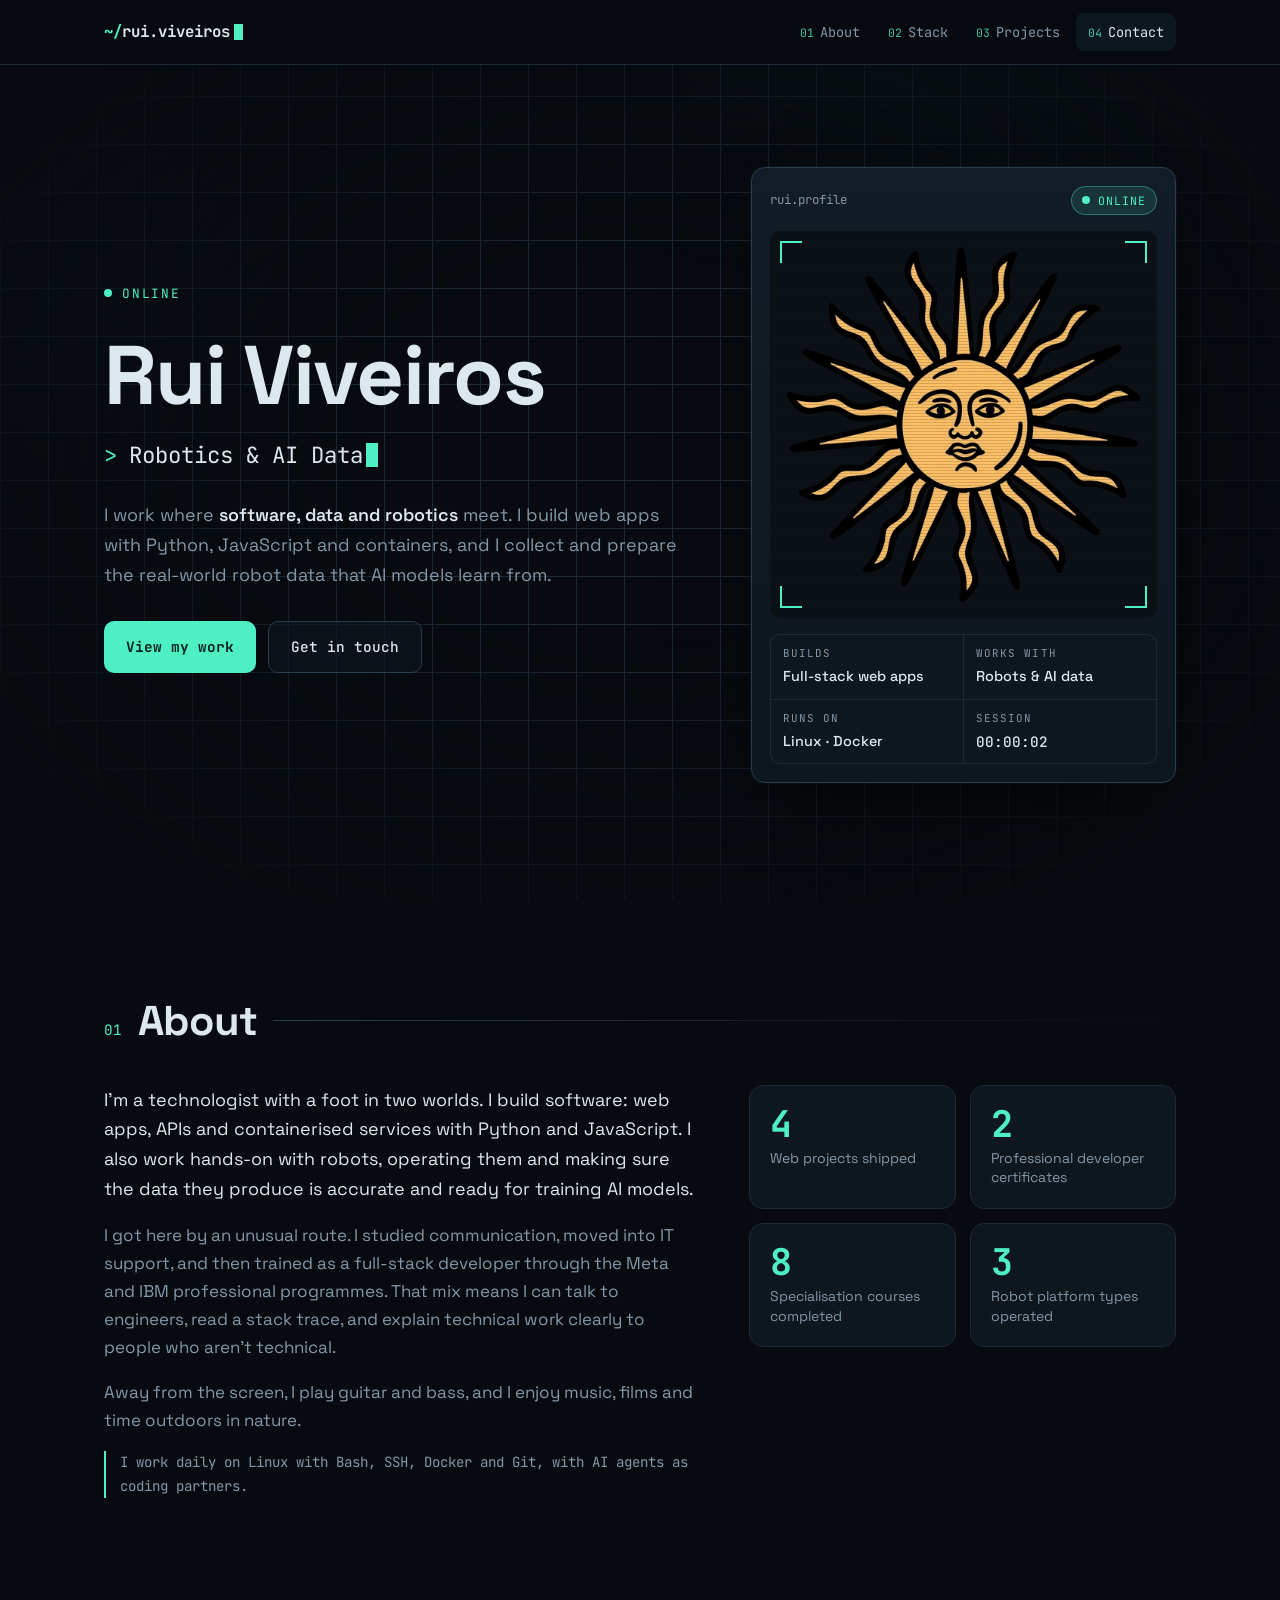
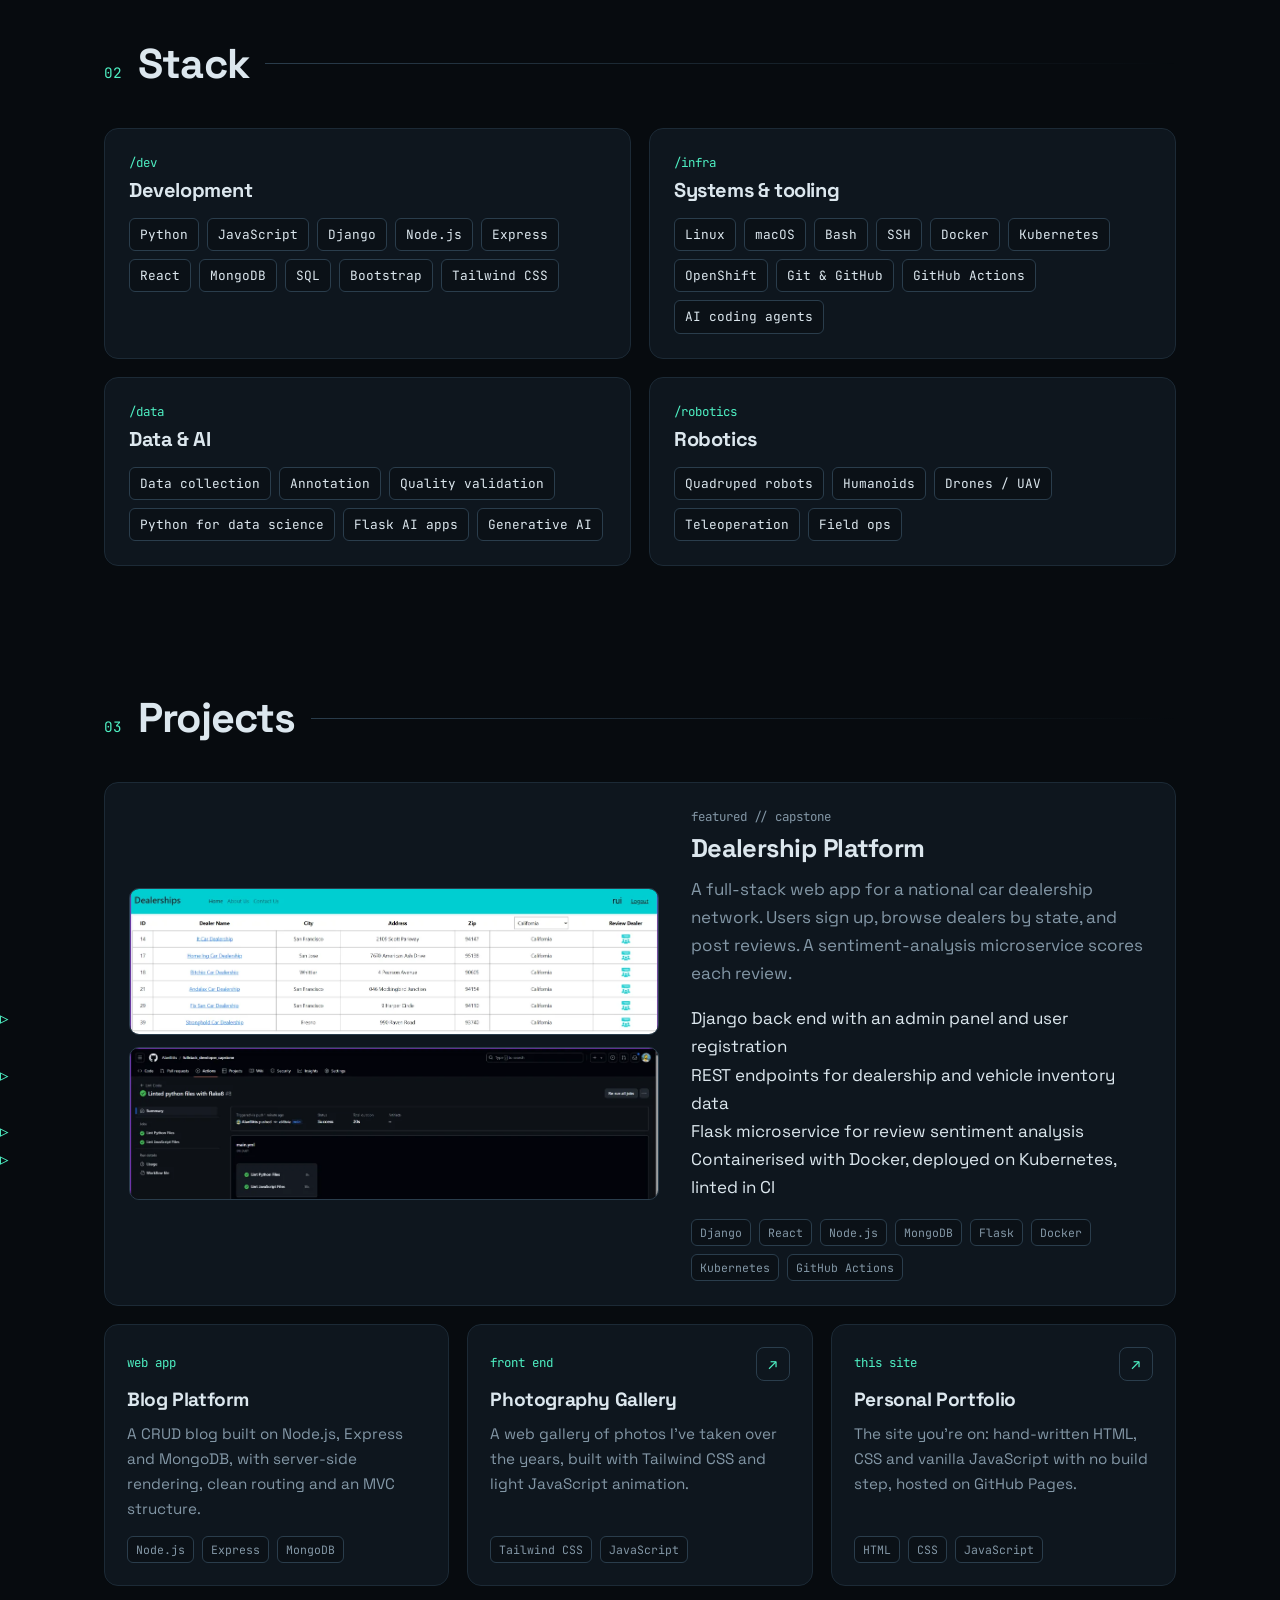
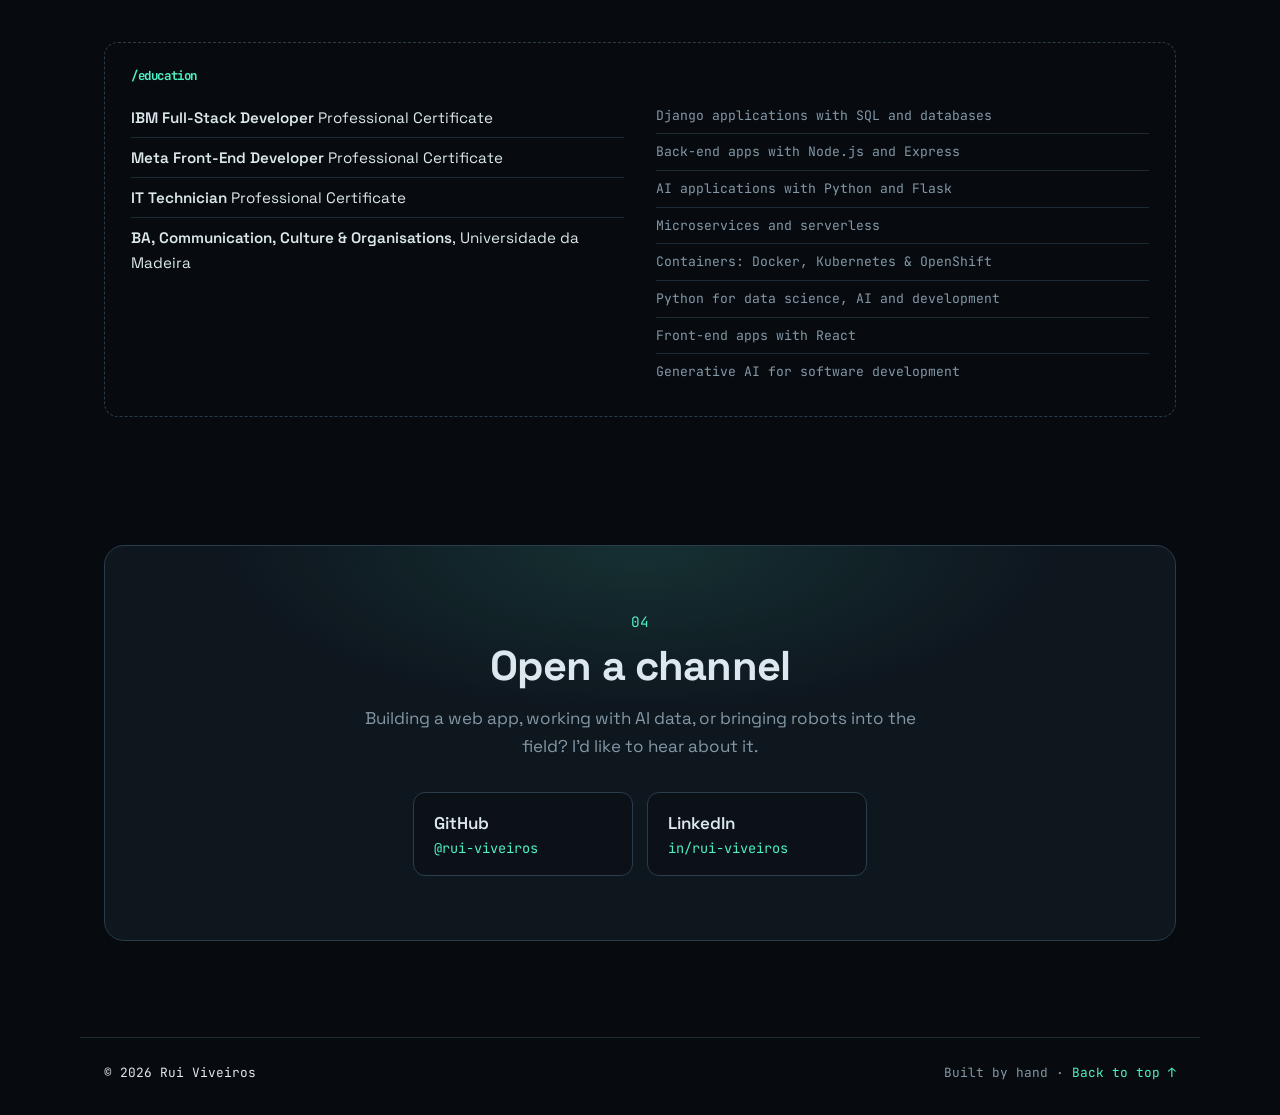
==== commit 96524bb1: "Merge master and keep the single-page portfolio design Resolve conflicts with the 16-bit redesign in" ====
--- a/index.html
+++ b/index.html
@@ -66,7 +66,7 @@
                     <span class="pill"><span class="dot" aria-hidden="true"></span>Online</span>
                 </div>
                 <div class="portrait">
-                    <img src="static/hero.jpeg" alt="Portrait of Rui Viveiros" width="320" height="320">
+                    <img src="static/hero.webp" alt="Portrait of Rui Viveiros" width="320" height="320">
                     <span class="corner tl" aria-hidden="true"></span>
                     <span class="corner tr" aria-hidden="true"></span>
                     <span class="corner bl" aria-hidden="true"></span>
@@ -99,6 +99,9 @@
                         I got here by an unusual route. I studied communication, moved into IT support, and then trained as a
                         full-stack developer through the Meta and IBM professional programmes. That mix means I can talk to
                         engineers, read a stack trace, and explain technical work clearly to people who aren't technical.
+                    </p>
+                    <p>
+                        Away from the screen, I play guitar and bass, and I enjoy music, films and time outdoors in nature.
                     </p>
                     <p class="mono muted">I work daily on Linux with Bash, SSH, Docker and Git, with AI agents as coding partners.</p>
                 </div>
